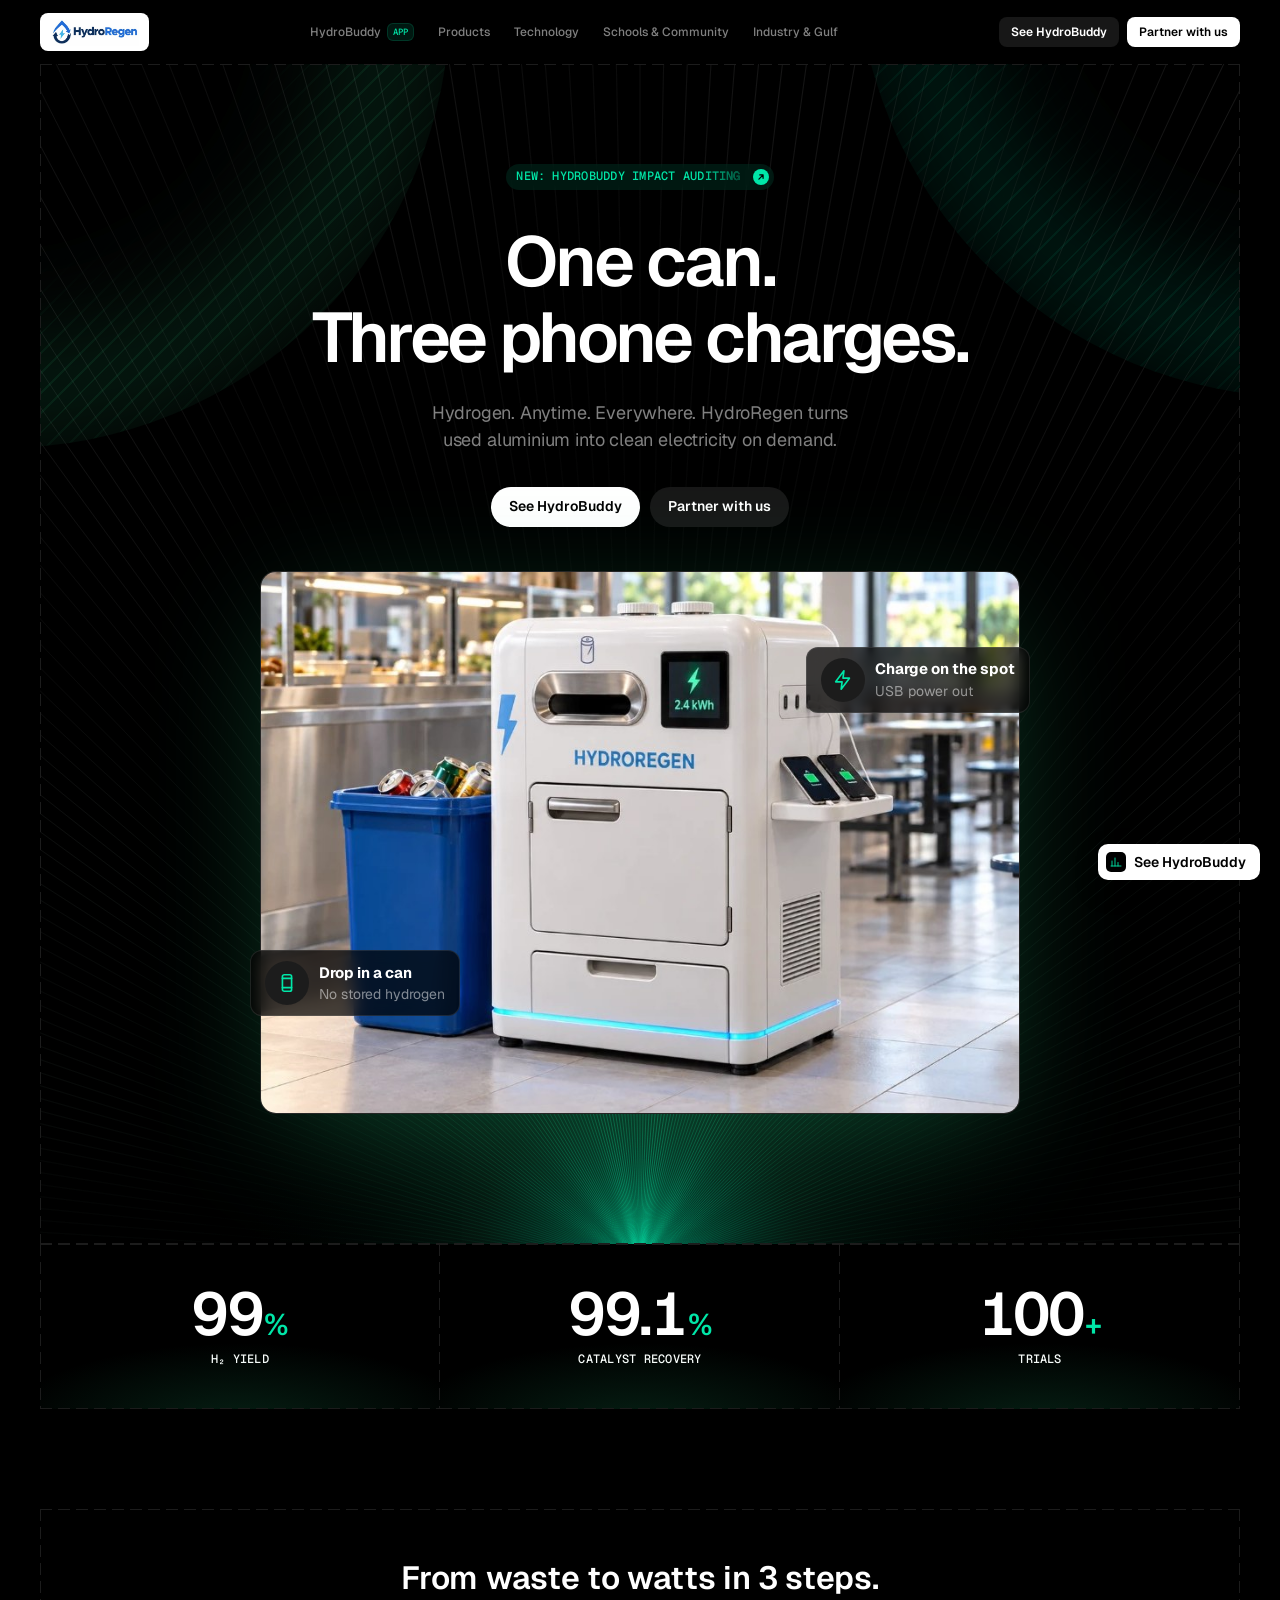
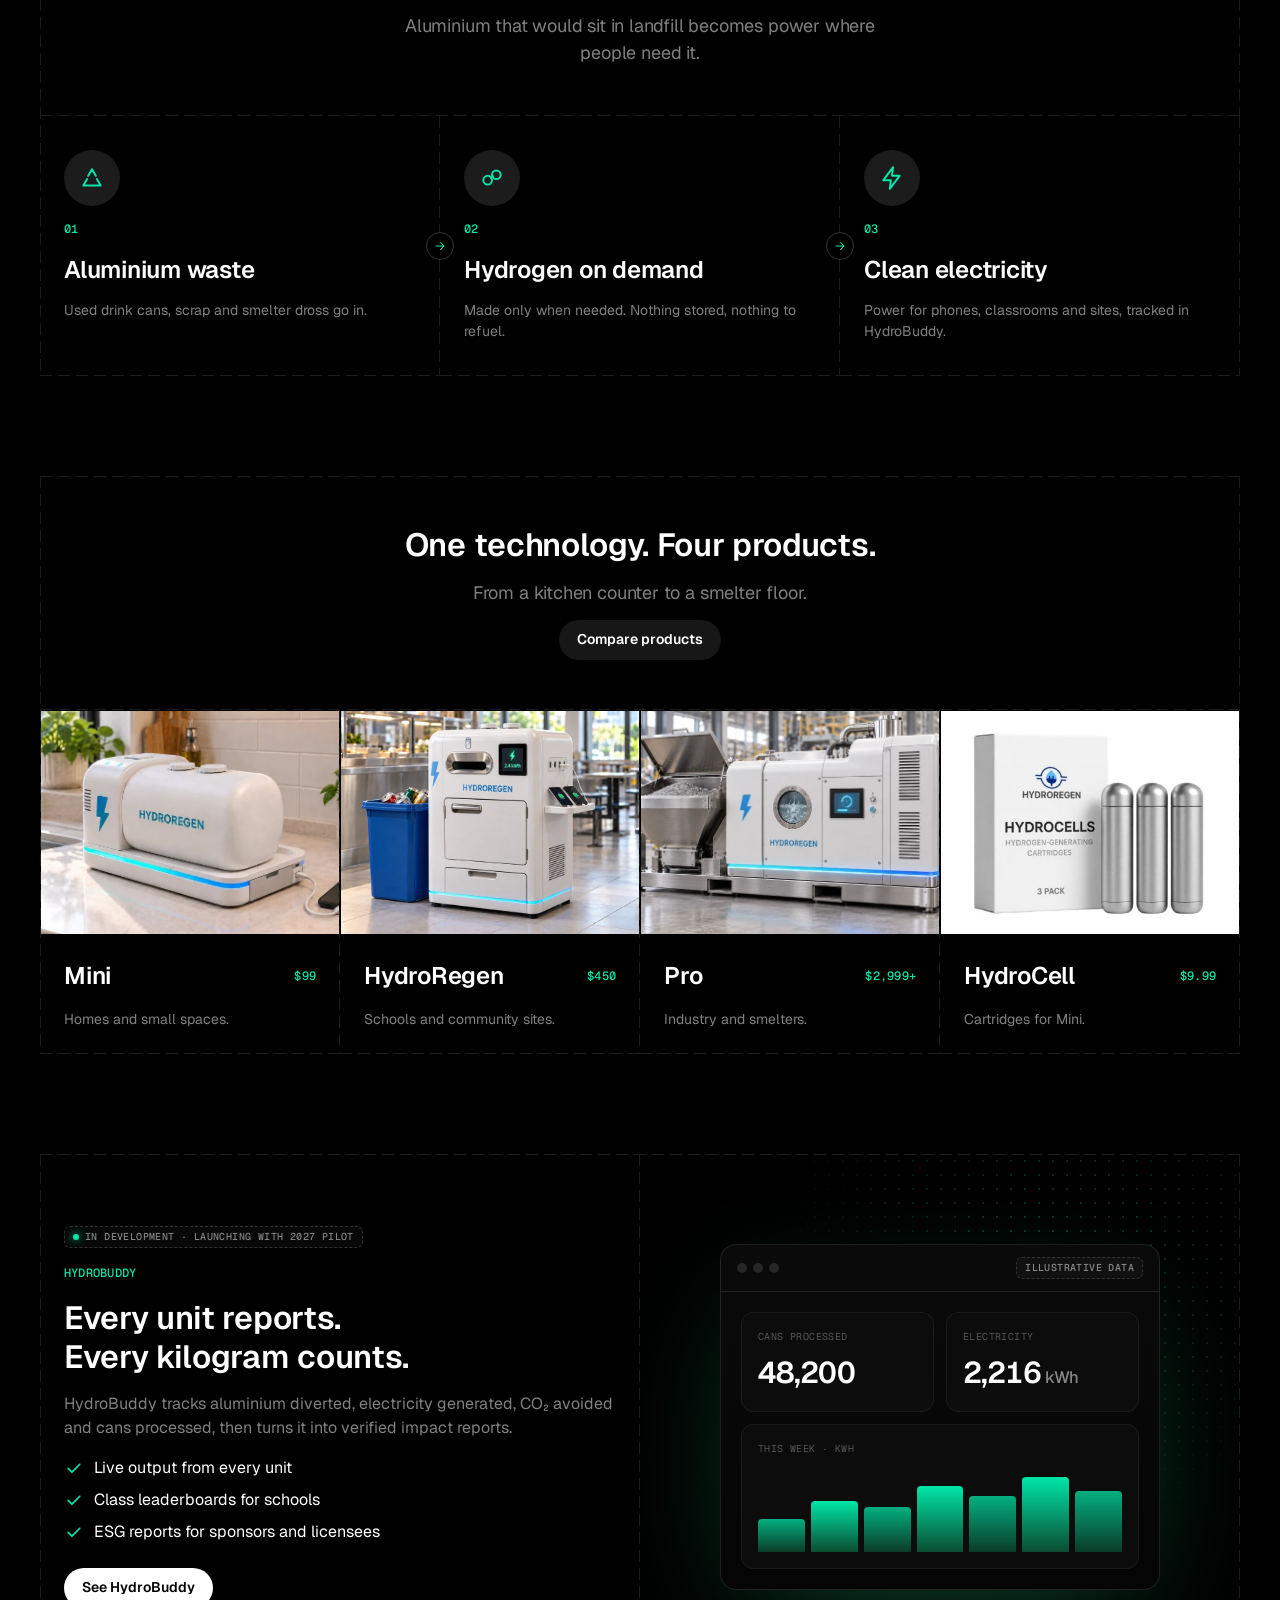
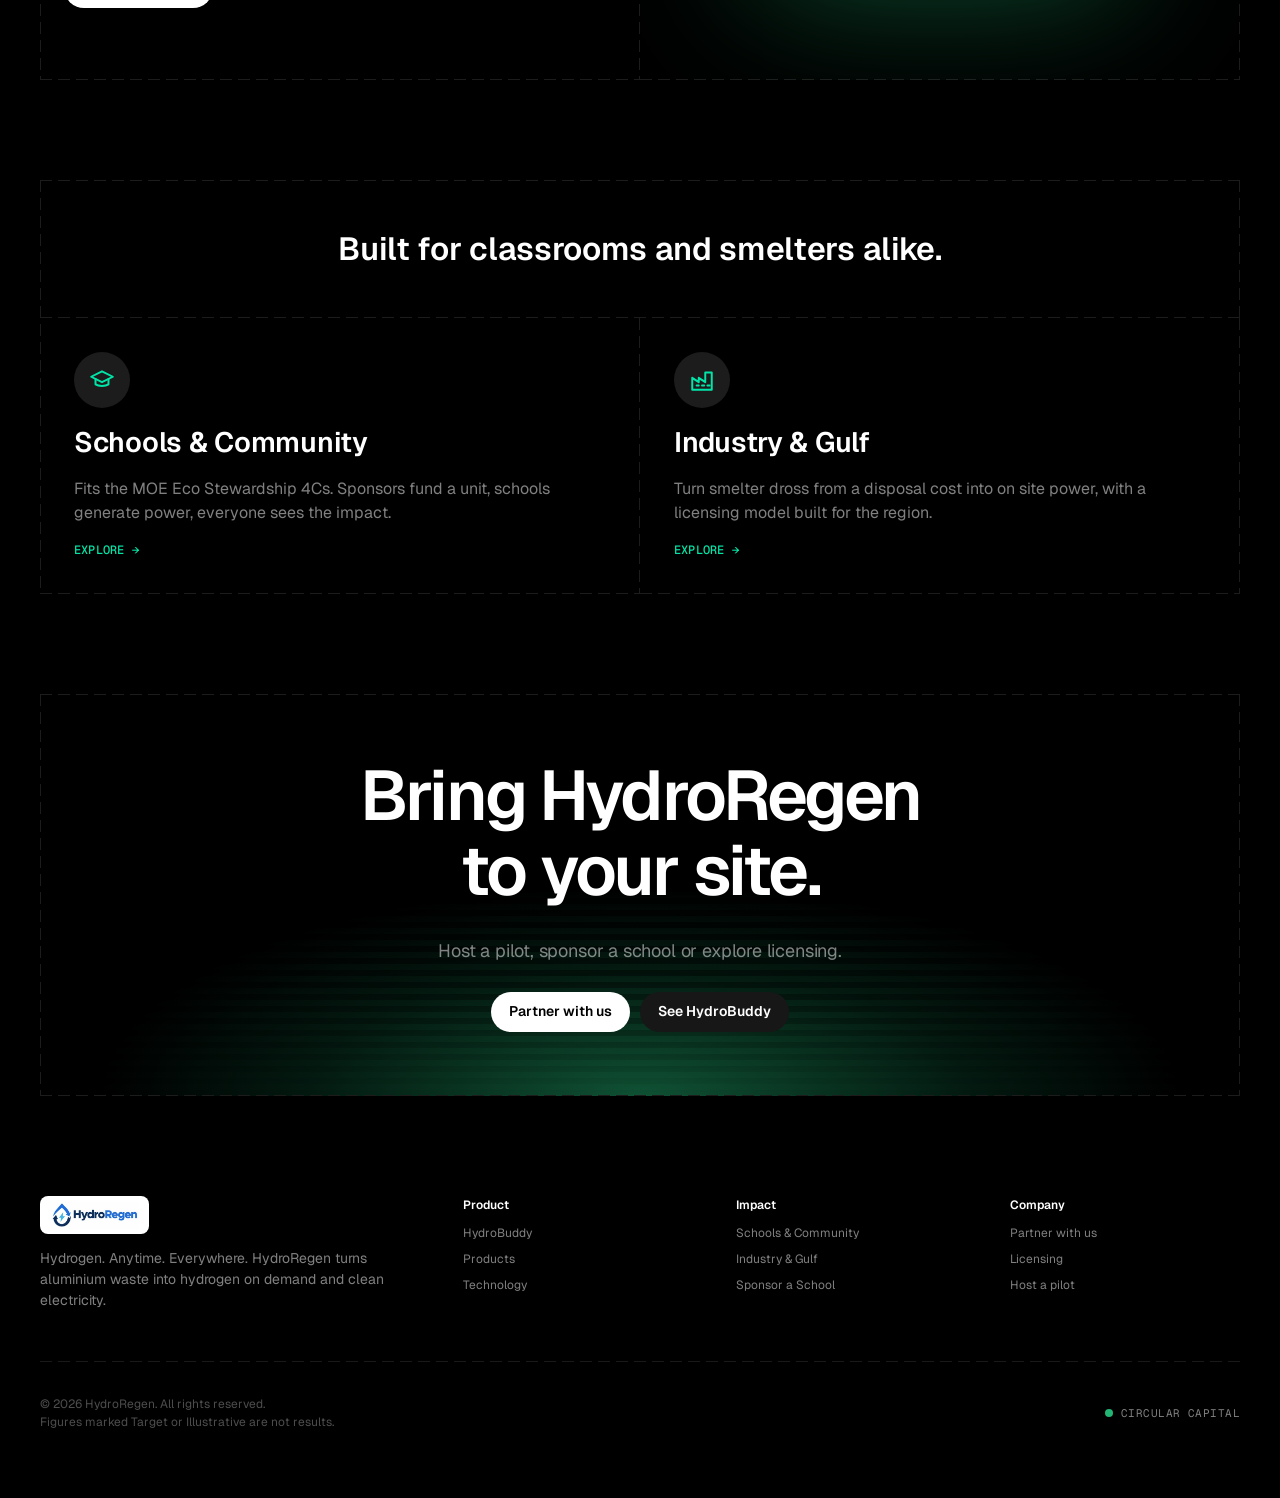
==== index.html @ d434213a "Build HydroRegen marketing site in Jet design system, recoloured green Seven pages (Home, HydroBuddy" ====
<!doctype html>
<html lang="en" class="no-js">
<head>
<meta charset="utf-8">
<meta name="viewport" content="width=device-width, initial-scale=1, viewport-fit=cover">
<title>HydroRegen · One can. Three phone charges.</title>
<meta name="description" content="HydroRegen turns aluminium waste into hydrogen on demand and clean electricity. Hydrogen. Anytime. Everywhere.">
<meta name="theme-color" content="#000000">
<meta property="og:type" content="website">
<meta property="og:title" content="HydroRegen · One can. Three phone charges.">
<meta property="og:description" content="HydroRegen turns aluminium waste into hydrogen on demand and clean electricity. Hydrogen. Anytime. Everywhere.">
<meta property="og:image" content="assets/img/hydroregen-unit.jpg">
<meta name="twitter:card" content="summary_large_image">
<link rel="icon" type="image/png" href="assets/img/favicon.png">
<link rel="apple-touch-icon" href="assets/img/apple-touch-icon.png">
<link rel="preconnect" href="https://fonts.googleapis.com">
<link rel="preconnect" href="https://fonts.gstatic.com" crossorigin>
<link href="https://fonts.googleapis.com/css2?family=Geist:wght@400;500;600;700&family=Geist+Mono:wght@500;700&display=swap" rel="stylesheet">
<link rel="stylesheet" href="assets/css/style.css">
</head>
<body>
<a class="sr-only" href="#main">Skip to content</a>
<header class="nav">
  <div class="nav-inner">
    <a class="logo-chip" href="index.html" aria-label="HydroRegen home" aria-current="page"><img src="assets/img/logo.png" alt="HydroRegen" width="350" height="110"></a>
    <ul class="nav-links"><li><a href="hydrobuddy.html">HydroBuddy<span class="tagger">APP</span></a></li><li><a href="products.html">Products</a></li><li><a href="technology.html">Technology</a></li><li><a href="schools.html">Schools &amp; Community</a></li><li><a href="industry.html">Industry &amp; Gulf</a></li></ul>
    <div class="nav-cta">
      <a class="btn btn-secondary" data-roll href="hydrobuddy.html">See HydroBuddy</a>
      <a class="btn btn-primary" data-roll href="partner.html">Partner with us</a>
    </div>
    <button class="menu-btn" aria-label="Open menu" aria-expanded="false" aria-controls="mobile-menu"><span></span></button>
  </div>
</header>
<nav class="mobile-menu" id="mobile-menu" aria-label="Mobile">
  <ul><li><a class="mlink" href="index.html" aria-current="page">Home</a></li><li><a class="mlink" href="hydrobuddy.html">HydroBuddy<span class="tagger">APP</span></a></li><li><a class="mlink" href="products.html">Products</a></li><li><a class="mlink" href="technology.html">Technology</a></li><li><a class="mlink" href="schools.html">Schools &amp; Community</a></li><li><a class="mlink" href="industry.html">Industry &amp; Gulf</a></li><li><a class="mlink" href="partner.html">Partner with us</a></li></ul>
  <div class="row">
    <a class="btn btn-secondary" data-roll href="hydrobuddy.html">See HydroBuddy</a>
    <a class="btn btn-primary" data-roll href="partner.html">Partner with us</a>
  </div>
</nav>
<main id="main">

<section class="hero">
  <div class="wrap frame hero-frame">
    <div class="hero-bg" aria-hidden="true">
      <canvas data-fan></canvas>
      <div class="glow a"></div><div class="glow b"></div>
      <div class="vignette"></div><div class="grain"></div>
    </div>
    <div class="cell hero-block">
      <a class="badge" href="hydrobuddy.html"><span class="t mono">New: HydroBuddy impact auditing</span><span class="i"><svg viewBox="0 0 24 24" fill="none" stroke="#000" stroke-width="3" stroke-linecap="round" stroke-linejoin="round" aria-hidden="true"><path d="M7 17L17 7M9 7h8v8"/></svg></span></a>
      <div class="hero-text reveal in">
        <h1 class="h1">One can.<br>Three phone charges.</h1>
        <p class="lead">Hydrogen. Anytime. Everywhere. HydroRegen turns used aluminium into clean electricity on demand.</p>
      </div>
      <div class="row center reveal in d2">
        <a class="btn btn-primary" data-roll href="hydrobuddy.html">See HydroBuddy</a>
        <a class="btn btn-secondary" data-roll href="partner.html">Partner with us</a>
      </div>
      <div class="hero-media reveal d3">
        <div class="media-card"><img src="assets/img/hydroregen-unit.jpg" alt="HydroRegen unit beside a can recycling bin in a food court, charging two phones" width="866" height="618" fetchpriority="high"></div>
        <div class="floaters">
          <div class="floating f1"><span class="icon-wrap"><svg viewBox="0 0 24 24" fill="none" stroke="currentColor" stroke-width="1.8" stroke-linecap="round" stroke-linejoin="round" aria-hidden="true"><rect x="7" y="3" width="10" height="18" rx="2"/><path d="M7 7h10M7 17h10"/></svg></span><span><b>Drop in a can</b><span class="small">No stored hydrogen</span></span></div>
          <div class="floating f2"><span class="icon-wrap"><svg viewBox="0 0 24 24" fill="none" stroke="currentColor" stroke-width="1.8" stroke-linecap="round" stroke-linejoin="round" aria-hidden="true"><path d="M13 2L4 14h7l-1 8 9-12h-7z"/></svg></span><span><b>Charge on the spot</b><span class="small">USB power out</span></span></div>
        </div>
      </div>
    </div>
  </div>
</section>

<section class="section" style="padding-top:0">
  <div class="wrap frame">
    <div class="grid g3">
      <div class="cell stat reveal"><div class="v"><span data-count="99">0</span><small>%</small></div><p class="mono">H₂ yield</p></div>
      <div class="cell stat reveal d1"><div class="v"><span data-count="99.1">0</span><small>%</small></div><p class="mono">Catalyst recovery</p></div>
      <div class="cell stat reveal d2"><div class="v"><span data-count="100">0</span><small>+</small></div><p class="mono">Trials</p></div>
    </div>
  </div>
</section>

<section class="section">
  <div class="wrap frame">
    <div class="cell block head reveal"><h2 class="h2">From waste to watts in 3 steps.</h2><p class="lead">Aluminium that would sit in landfill becomes power where people need it.</p></div>
    <div class="flow">
      <div class="cell node reveal"><span class="icon-wrap lg"><svg viewBox="0 0 24 24" fill="none" stroke="currentColor" stroke-width="1.8" stroke-linecap="round" stroke-linejoin="round" aria-hidden="true"><path d="M7 19H4l3.5-6M17 19h3l-3.5-6M12 4l-2 3.5M12 4l2 3.5M8.5 10L12 4l3.5 6M8 19h8"/></svg></span><span class="num mono accent">01</span><h3 class="h4">Aluminium waste</h3><p class="small">Used drink cans, scrap and smelter dross go in.</p><span class="chev" aria-hidden="true"><svg viewBox="0 0 24 24" fill="none" stroke="currentColor" stroke-width="1.8" stroke-linecap="round" stroke-linejoin="round" aria-hidden="true"><path d="M5 12h14M13 6l6 6-6 6"/></svg></span></div>
      <div class="cell node reveal d1"><span class="icon-wrap lg"><svg viewBox="0 0 24 24" fill="none" stroke="currentColor" stroke-width="1.8" stroke-linecap="round" stroke-linejoin="round" aria-hidden="true"><circle cx="8" cy="14" r="4"/><circle cx="16" cy="9" r="4"/><path d="M11 12l2-1.5"/></svg></span><span class="num mono accent">02</span><h3 class="h4">Hydrogen on demand</h3><p class="small">Made only when needed. Nothing stored, nothing to refuel.</p><span class="chev" aria-hidden="true"><svg viewBox="0 0 24 24" fill="none" stroke="currentColor" stroke-width="1.8" stroke-linecap="round" stroke-linejoin="round" aria-hidden="true"><path d="M5 12h14M13 6l6 6-6 6"/></svg></span></div>
      <div class="cell node reveal d2"><span class="icon-wrap lg"><svg viewBox="0 0 24 24" fill="none" stroke="currentColor" stroke-width="1.8" stroke-linecap="round" stroke-linejoin="round" aria-hidden="true"><path d="M13 2L4 14h7l-1 8 9-12h-7z"/></svg></span><span class="num mono accent">03</span><h3 class="h4">Clean electricity</h3><p class="small">Power for phones, classrooms and sites, tracked in HydroBuddy.</p><span class="chev" aria-hidden="true"><svg viewBox="0 0 24 24" fill="none" stroke="currentColor" stroke-width="1.8" stroke-linecap="round" stroke-linejoin="round" aria-hidden="true"><path d="M5 12h14M13 6l6 6-6 6"/></svg></span></div>
    </div>
  </div>
</section>

<section class="section">
  <div class="wrap frame">
    <div class="cell block head reveal"><h2 class="h2">One technology. Four products.</h2><p class="lead">From a kitchen counter to a smelter floor.</p><a class="btn btn-secondary" data-roll href="products.html">Compare products</a></div>
    <div class="grid g4">
      <a class="cell product card-hover reveal" href="products.html#mini"><i class="corner tl"></i><i class="corner tr"></i><i class="corner bl"></i><i class="corner br"></i><div class="ph"><img src="assets/img/hydroregen-mini.jpg" alt="HydroRegen Mini on a kitchen counter charging a phone" loading="lazy"></div><div class="info"><div class="row" style="justify-content:space-between"><h3 class="h4">Mini</h3><span class="mono accent">$99</span></div><p class="small">Homes and small spaces.</p></div></a>
      <a class="cell product card-hover reveal d1" href="products.html#hydroregen"><i class="corner tl"></i><i class="corner tr"></i><i class="corner bl"></i><i class="corner br"></i><div class="ph"><img src="assets/img/hydroregen-unit.jpg" alt="HydroRegen community unit" loading="lazy"></div><div class="info"><div class="row" style="justify-content:space-between"><h3 class="h4">HydroRegen</h3><span class="mono accent">$450</span></div><p class="small">Schools and community sites.</p></div></a>
      <a class="cell product card-hover reveal d2" href="products.html#pro"><i class="corner tl"></i><i class="corner tr"></i><i class="corner bl"></i><i class="corner br"></i><div class="ph"><img src="assets/img/hydroregen-pro.jpg" alt="HydroRegen Pro industrial unit" loading="lazy"></div><div class="info"><div class="row" style="justify-content:space-between"><h3 class="h4">Pro</h3><span class="mono accent">$2,999+</span></div><p class="small">Industry and smelters.</p></div></a>
      <a class="cell product card-hover reveal d3" href="products.html#hydrocell"><i class="corner tl"></i><i class="corner tr"></i><i class="corner bl"></i><i class="corner br"></i><div class="ph contain" style="background:#fff"><img src="assets/img/hydrocell.jpg" alt="HydroCell cartridges and box" loading="lazy"></div><div class="info"><div class="row" style="justify-content:space-between"><h3 class="h4">HydroCell</h3><span class="mono accent">$9.99</span></div><p class="small">Cartridges for Mini.</p></div></a>
    </div>
  </div>
</section>

<section class="section">
  <div class="wrap frame">
    <div class="split">
      <div class="cell block-lg stack reveal" style="justify-content:center">
        <div class="row"><span class="label"><span class="dot"></span>In development · Launching with 2027 pilot</span></div>
        <span class="mono accent">HydroBuddy</span>
        <h2 class="h2">Every unit reports. Every kilogram counts.</h2>
        <p class="body">HydroBuddy tracks aluminium diverted, electricity generated, CO₂ avoided and cans processed, then turns it into verified impact reports.</p>
        <ul class="checks"><li>Live output from every unit</li><li>Class leaderboards for schools</li><li>ESG reports for sponsors and licensees</li></ul>
        <div class="row mt-8"><a class="btn btn-primary" data-roll href="hydrobuddy.html">See HydroBuddy</a></div>
      </div>
      <div class="cell block reveal d1" style="display:grid;place-items:center">
        <div class="dots"></div>
        <div class="dash" style="width:100%;max-width:440px;position:relative;z-index:3">
          <div class="dash-top"><div class="lights"><i></i><i></i><i></i></div><span class="label">Illustrative data</span></div>
          <div class="dash-body" style="grid-template-columns:1fr 1fr">
            <div class="tile"><span class="k">Cans processed</span><span class="n">48,200</span></div>
            <div class="tile"><span class="k">Electricity</span><span class="n">2,216<small>kWh</small></span></div>
            <div class="tile" style="grid-column:1/-1"><span class="k">This week · kWh</span>
              <div class="bars" style="height:90px"><div data-h="40"></div><div data-h="62"></div><div data-h="55"></div><div data-h="80"></div><div data-h="68"></div><div data-h="92"></div><div data-h="74"></div></div>
            </div>
          </div>
        </div>
      </div>
    </div>
  </div>
</section>

<section class="section">
  <div class="wrap frame">
    <div class="cell block head reveal"><h2 class="h2">Built for classrooms and smelters alike.</h2></div>
    <div class="grid g2">
      <a class="cell pad stack card-hover reveal" href="schools.html"><i class="corner tl"></i><i class="corner tr"></i><i class="corner bl"></i><i class="corner br"></i><span class="icon-wrap lg"><svg viewBox="0 0 24 24" fill="none" stroke="currentColor" stroke-width="1.8" stroke-linecap="round" stroke-linejoin="round" aria-hidden="true"><path d="M2 9l10-5 10 5-10 5z"/><path d="M6 11v5c3 2 9 2 12 0v-5"/></svg></span><h3 class="h3">Schools &amp; Community</h3><p class="body">Fits the MOE Eco Stewardship 4Cs. Sponsors fund a unit, schools generate power, everyone sees the impact.</p><span class="mono accent">Explore →</span></a>
      <a class="cell pad stack card-hover reveal d1" href="industry.html"><i class="corner tl"></i><i class="corner tr"></i><i class="corner bl"></i><i class="corner br"></i><span class="icon-wrap lg"><svg viewBox="0 0 24 24" fill="none" stroke="currentColor" stroke-width="1.8" stroke-linecap="round" stroke-linejoin="round" aria-hidden="true"><path d="M3 21V10l6 4V10l6 4V5h6v16z"/><path d="M7 17h2M12 17h2M17 17h2"/></svg></span><h3 class="h3">Industry &amp; Gulf</h3><p class="body">Turn smelter dross from a disposal cost into on site power, with a licensing model built for the region.</p><span class="mono accent">Explore →</span></a>
    </div>
  </div>
</section>

<section class="section">
  <div class="wrap frame">
    <div class="cell cta">
      <div class="cta-bg" aria-hidden="true"></div>
      <div class="cta-inner reveal">
        <h2 class="h1" style="max-width:760px">Bring HydroRegen to your site.</h2>
        <p class="lead">Host a pilot, sponsor a school or explore licensing.</p>
        <div class="row center"><a class="btn btn-primary" data-roll href="partner.html">Partner with us</a><a class="btn btn-secondary" data-roll href="hydrobuddy.html">See HydroBuddy</a></div>
      </div>
    </div>
  </div>
</section>

</main>
<footer class="footer">
  <div class="wrap">
    <div class="footer-top">
      <div class="stack" style="gap:14px">
        <a class="logo-chip" href="index.html" aria-label="HydroRegen home" style="align-self:flex-start"><img src="assets/img/logo.png" alt="HydroRegen" width="350" height="110"></a>
        <p class="small maxw-sm">Hydrogen. Anytime. Everywhere. HydroRegen turns aluminium waste into hydrogen on demand and clean electricity.</p>
      </div>
      <div class="footer-cols">
        <div><h5>Product</h5><ul>
          <li><a href="hydrobuddy.html">HydroBuddy</a></li>
          <li><a href="products.html">Products</a></li>
          <li><a href="technology.html">Technology</a></li>
        </ul></div>
        <div><h5>Impact</h5><ul>
          <li><a href="schools.html">Schools &amp; Community</a></li>
          <li><a href="industry.html">Industry &amp; Gulf</a></li>
          <li><a href="schools.html#sponsor">Sponsor a School</a></li>
        </ul></div>
        <div><h5>Company</h5><ul>
          <li><a href="partner.html">Partner with us</a></li>
          <li><a href="partner.html?track=licensing">Licensing</a></li>
          <li><a href="partner.html?track=pilot">Host a pilot</a></li>
        </ul></div>
      </div>
    </div>
    <div class="footer-bottom">
      <span>© <span data-year>2026</span> HydroRegen. All rights reserved.<br>Figures marked Target or Illustrative are not results.</span>
      <span class="cc"><i></i>Circular Capital</span>
    </div>
  </div>
</footer>
<a class="float-cta" href="hydrobuddy.html"><span class="ic"><svg viewBox="0 0 24 24" fill="none" stroke="currentColor" stroke-width="1.8" stroke-linecap="round" stroke-linejoin="round" aria-hidden="true"><path d="M4 20V10M10 20V4M16 20v-7M22 20H2"/></svg></span>See HydroBuddy</a>
<script src="assets/js/main.js" defer></script>
</body>
</html>
---- assets/css/style.css ----
/* HydroRegen design system
   Based on Jet layout language, recoloured blue → green.
   Edit colour + font tokens here; every page reads from them. */

:root {
  /* Neutrals (kept from Jet) */
  --black: #000;
  --white: #fff;
  --muted: rgba(255, 255, 255, 0.5);
  --dim: rgba(255, 255, 255, 0.3);
  --hair: rgba(255, 255, 255, 0.1);
  --faint: rgba(255, 255, 255, 0.03);
  --card: #0c0c0c;
  --card-2: #080808;
  --surface: #171717;
  --line: #1c1c1c;
  --border: #333;
  --overlay: rgba(0, 0, 0, 0.9);

  /* Green palette (replaces Jet blue / teal) */
  --accent: #22b573;      /* primary, replaces #0099FF */
  --accent-2: #00e6a8;    /* secondary, replaces #00E6C5 */
  --deep: #0b4d32;        /* gradients + glows */

  /* Type */
  --font: "Geist", "Inter", system-ui, -apple-system, "Segoe UI", sans-serif;
  --mono: "Geist Mono", ui-monospace, "SFMono-Regular", Menlo, monospace;

  --nav-h: 64px;
  --maxw: 1200px;
  --gutter: 16px;
  --dash: 12px;
  --gap: 6px;
}

/* Jet root scaling: 87.5% phone, 112.5% tablet, 125% desktop */
html { font-size: 87.5%; }
@media (min-width: 810px) { html { font-size: 112.5%; } }
@media (min-width: 1200px) { html { font-size: 125%; } }

*, *::before, *::after { box-sizing: border-box; }
html, body { margin: 0; padding: 0; }
html { scroll-behavior: smooth; -webkit-text-size-adjust: 100%; }
body {
  background: var(--black);
  color: var(--white);
  font-family: var(--font);
  font-size: 16px;
  line-height: 1.5;
  -webkit-font-smoothing: antialiased;
  -moz-osx-font-smoothing: grayscale;
  overflow-x: hidden;
}
::selection { background: var(--accent-2); color: var(--black); }
img { max-width: 100%; display: block; }
a { color: inherit; text-decoration: none; }
h1, h2, h3, h4, p { margin: 0; }
button { font: inherit; color: inherit; }
:focus-visible { outline: 2px solid var(--accent-2); outline-offset: 3px; border-radius: 4px; }
.sr-only { position: absolute; width: 1px; height: 1px; overflow: hidden; clip: rect(0 0 0 0); white-space: nowrap; }

/* ---------- Type scale (Jet presets) ---------- */
.h1 { font-size: 3.5rem; font-weight: 600; letter-spacing: -0.04em; line-height: 1.08; text-wrap: balance; }
.h2 { font-size: 1.6rem; font-weight: 600; letter-spacing: -0.01em; line-height: 1.2; text-wrap: balance; }
.h3 { font-size: 1.4rem; font-weight: 600; letter-spacing: -0.01em; line-height: 1.3; text-wrap: balance; }
.h4 { font-size: 1.2rem; font-weight: 600; letter-spacing: -0.01em; line-height: 1.4; }
.lead { font-size: 18px; color: var(--muted); letter-spacing: -0.01em; line-height: 1.5; }
.body { font-size: 16px; color: var(--muted); }
.small { font-size: 14px; color: var(--muted); }
.mono { font-family: var(--mono); font-weight: 500; font-size: 12px; letter-spacing: 0.02em; text-transform: uppercase; line-height: 1.6; }
.white { color: var(--white); }
.accent { color: var(--accent-2); }
.center { text-align: center; margin-left: auto; margin-right: auto; }
.grad-text {
  background: linear-gradient(180deg, #fff 30%, rgba(255,255,255,.55));
  -webkit-background-clip: text; background-clip: text; color: transparent;
}

/* ---------- Animated dashed grid lines (Jet signature) ---------- */
.frame, .cell { position: relative; }
/* container: top + left */
.frame::before {
  content: ""; position: absolute; inset: 0; pointer-events: none; z-index: 2;
  background:
    repeating-linear-gradient(90deg, var(--line) 0 var(--dash), transparent var(--dash) calc(var(--dash) + var(--gap))) 0 0 / calc(100% + 18px) 1px no-repeat,
    repeating-linear-gradient(180deg, var(--line) 0 var(--dash), transparent var(--dash) calc(var(--dash) + var(--gap))) 0 0 / 1px calc(100% + 18px) no-repeat;
  animation: dash-x 1s linear infinite;
}
/* cell: right + bottom */
.cell::after {
  content: ""; position: absolute; inset: 0; pointer-events: none; z-index: 2;
  background:
    repeating-linear-gradient(90deg, var(--line) 0 var(--dash), transparent var(--dash) calc(var(--dash) + var(--gap))) 0 100% / calc(100% + 18px) 1px no-repeat,
    repeating-linear-gradient(180deg, var(--line) 0 var(--dash), transparent var(--dash) calc(var(--dash) + var(--gap))) 100% 0 / 1px calc(100% + 18px) no-repeat;
  animation: dash-y 1s linear infinite;
}
@keyframes dash-y { from { background-position: -18px 100%, 100% -18px; } to { background-position: 0 100%, 100% 0; } }
@keyframes dash-x { from { background-position: -18px 0, 0 -18px; } to { background-position: 0 0, 0 0; } }

/* ---------- Layout ---------- */
.section { padding: 0 var(--gutter); }
.section + .section { padding-top: 100px; }
.wrap { max-width: var(--maxw); margin: 0 auto; }
.block { padding: 50px 24px; position: relative; overflow: hidden; }
.block-lg { padding: 72px 24px; }
.head { display: flex; flex-direction: column; align-items: center; gap: 14px; text-align: center; }
.head .lead, .head .body { max-width: 520px; }
.grid { display: grid; grid-template-columns: 1fr; }
@media (min-width: 810px) {
  .g2 { grid-template-columns: repeat(2, 1fr); }
  .g3 { grid-template-columns: repeat(2, 1fr); }
  .g4 { grid-template-columns: repeat(2, 1fr); }
}
@media (min-width: 1200px) {
  .g3 { grid-template-columns: repeat(3, 1fr); }
  .g4 { grid-template-columns: repeat(4, 1fr); }
}
.pad { padding: 34px; }
@media (max-width: 809.98px) { .pad { padding: 24px; } }
.stack { display: flex; flex-direction: column; gap: 16px; }
.stack-sm { display: flex; flex-direction: column; gap: 6px; }
.row { display: flex; gap: 10px; flex-wrap: wrap; align-items: center; }
.row.center { justify-content: center; }

/* ---------- Navigation ---------- */
.nav {
  position: fixed; inset: 0 0 auto 0; height: var(--nav-h); z-index: 50;
  background: var(--overlay); -webkit-backdrop-filter: blur(5px); backdrop-filter: blur(5px);
  padding: 0 var(--gutter);
}
.nav-inner { max-width: var(--maxw); margin: 0 auto; height: 100%; display: flex; align-items: center; justify-content: space-between; gap: 16px; }
.logo-chip { display: inline-flex; align-items: center; background: #fff; border-radius: 8px; padding: 4px 10px; height: 38px; flex: none; }
.logo-chip img { height: 28px; width: auto; }
.nav-links { display: none; list-style: none; margin: 0; padding: 0; align-items: center; }
.nav-links a { display: inline-flex; align-items: center; gap: 6px; height: 30px; padding: 0 12px; font-size: 12px; font-weight: 500; color: var(--muted); transition: color .2s, transform .2s; }
.nav-links a:hover { color: var(--white); transform: translateY(-2px); }
.nav-links a[aria-current="page"] { color: var(--white); }
.nav-cta { display: none; gap: 8px; }
.nav-cta .btn { height: 30px; font-size: 12px; border-radius: 8px; padding: 0 12px; }
.tagger {
  font-family: var(--mono); font-size: 9px; font-weight: 500; letter-spacing: .02em; text-transform: uppercase;
  color: var(--accent-2); background: rgba(0, 230, 168, .1); border: 1px solid rgba(0, 230, 168, .15);
  border-radius: 6px; padding: 1px 5px; line-height: 1.6;
}
.menu-btn { width: 40px; height: 40px; display: grid; place-items: center; background: none; border: 0; cursor: pointer; padding: 0; }
.menu-btn span { position: relative; display: block; width: 14px; height: 7px; }
.menu-btn span::before, .menu-btn span::after { content: ""; position: absolute; left: 0; width: 14px; height: 1px; background: #fff; transition: transform .3s, top .3s; }
.menu-btn span::before { top: 0; }
.menu-btn span::after { top: 6px; }
.nav.open .menu-btn span::before { top: 3px; transform: rotate(45deg); }
.nav.open .menu-btn span::after { top: 3px; transform: rotate(-45deg); }
.mobile-menu {
  position: fixed; inset: var(--nav-h) 0 0 0; z-index: 49; background: var(--overlay);
  -webkit-backdrop-filter: blur(5px); backdrop-filter: blur(5px);
  padding: 20px calc(var(--gutter) + 20px) 44px; display: flex; flex-direction: column; gap: 30px;
  opacity: 0; visibility: hidden; transform: translateY(-8px); transition: opacity .3s, transform .3s, visibility .3s;
  overflow-y: auto;
}
.nav.open + .mobile-menu { opacity: 1; visibility: visible; transform: none; }
.mobile-menu ul { list-style: none; margin: 0; padding: 0; display: flex; flex-direction: column; gap: 14px; }
.mobile-menu a.mlink { font-size: 1.4rem; font-weight: 600; letter-spacing: -0.01em; display: inline-flex; gap: 10px; align-items: center; }
.mobile-menu a.mlink[aria-current="page"] { color: var(--accent-2); }
.mobile-menu .row .btn { flex: 1; }
@media (min-width: 1000px) {
  .nav-links, .nav-cta { display: flex; }
  .menu-btn, .mobile-menu { display: none; }
}
body.menu-open { overflow: hidden; }

/* ---------- Buttons (rolling text hover) ---------- */
.btn {
  --txt: var(--white);
  display: inline-flex; align-items: center; justify-content: center; gap: 6px;
  height: 40px; padding: 0 18px; border-radius: 20px; border: 0; cursor: pointer;
  font-size: 14px; font-weight: 600; line-height: 1.7; color: var(--txt); white-space: nowrap;
  position: relative; transition: filter .2s;
}
.btn-primary { --txt: var(--black); background: var(--white); }
.btn-secondary { background: var(--surface); }
.btn-secondary::after {
  content: ""; position: absolute; inset: 2px; border-radius: inherit; border: 1px dashed var(--border);
  opacity: 0; transition: opacity .3s, inset .3s; pointer-events: none;
}
.btn-secondary:hover::after { opacity: 1; inset: 0; }
.btn-accent { --txt: var(--black); background: var(--accent-2); }
.btn .roll { display: inline-flex; overflow: hidden; height: 1.7em; text-shadow: 0 1.7em 0 var(--txt); }
.btn .roll span { display: block; white-space: pre; transition: transform .45s cubic-bezier(.6, 0, .2, 1); }
.btn:hover .roll span, .btn:focus-visible .roll span { transform: translateY(-1.7em); }
.btn-block { width: 100%; }

/* ---------- Badge pill (shimmer) ---------- */
.badge {
  position: relative; display: inline-flex; align-items: center; gap: 12px; height: 26px;
  padding: 0 5px 0 10px; border-radius: 50px; color: var(--accent-2);
  -webkit-backdrop-filter: blur(4px); backdrop-filter: blur(4px);
  isolation: isolate;
}
.badge::before { content: ""; position: absolute; inset: 0; border-radius: inherit; background: var(--accent-2); opacity: .1; z-index: -1; }
.badge.no-icon { padding: 0 10px; }
.badge .t { position: relative; }
.badge .t::after {
  content: attr(data-text); position: absolute; inset: 0; color: transparent;
  background: linear-gradient(100deg, transparent 0%, transparent 41%, rgba(0,0,0,.75) 50%, transparent 59%, transparent 100%);
  background-size: 200% 200%; background-repeat: no-repeat;
  -webkit-background-clip: text; background-clip: text;
  animation: shimmer 3s linear infinite;
}
@keyframes shimmer { 0%, 66% { background-position: 200%; } 100% { background-position: -100%; } }
.badge .i { width: 16px; height: 16px; border-radius: 50%; background: var(--accent-2); display: grid; place-items: center; transition: transform .3s; }
.badge .i svg { width: 10px; height: 10px; }
a.badge:hover .i { transform: rotate(45deg); }

/* Honesty labels */
.label {
  display: inline-flex; align-items: center; gap: 6px; height: 22px; padding: 0 8px; border-radius: 6px;
  font-family: var(--mono); font-size: 10px; font-weight: 500; letter-spacing: .04em; text-transform: uppercase;
  color: var(--muted); border: 1px dashed var(--border); background: var(--faint); white-space: nowrap;
}
.label .dot { width: 6px; height: 6px; border-radius: 50%; background: var(--accent-2); box-shadow: 0 0 8px var(--accent-2); animation: pulse 2s ease-in-out infinite; }
@keyframes pulse { 50% { opacity: .35; } }

/* ---------- Hero ---------- */
.hero { padding: var(--nav-h) var(--gutter) 0; }
.hero-frame { overflow: hidden; }
.hero-block {
  position: relative; z-index: 3; min-height: 90vh; display: flex; flex-direction: column; align-items: center; justify-content: center;
  gap: 34px; padding: 100px 20px 130px; text-align: center;
}
.hero-block.short { min-height: 0; padding: 110px 20px 90px; }
.hero-text { display: flex; flex-direction: column; align-items: center; gap: 24px; max-width: 1000px; }
.hero-text .lead { max-width: 460px; }
.hero-bg { position: absolute; inset: 0; z-index: 1; pointer-events: none; overflow: hidden; background: var(--black); }
.hero-bg canvas { position: absolute; inset: 0; width: 100%; height: 100%; }
.hero-bg .glow {
  position: absolute; width: 70vmax; height: 70vmax; border-radius: 50%;
  border: 9vmax solid rgba(34, 181, 115, .22); filter: blur(40px);
  -webkit-mask: repeating-linear-gradient(135deg, #000 0 2px, rgba(0,0,0,.55) 2px 14px);
  mask: repeating-linear-gradient(135deg, #000 0 2px, rgba(0,0,0,.55) 2px 14px);
  animation: drift 18s ease-in-out infinite alternate;
}
.hero-bg .glow.a { left: -38vmax; top: -40vmax; }
.hero-bg .glow.b { right: -40vmax; top: -44vmax; border-color: rgba(0, 230, 168, .16); animation-duration: 22s; animation-direction: alternate-reverse; }
@keyframes drift { to { transform: translate(3vmax, 2vmax) rotate(8deg); } }
.hero-bg .grain {
  position: absolute; inset: 0; opacity: .14; mix-blend-mode: overlay;
  background-image: url("data:image/svg+xml,%3Csvg xmlns='http://www.w3.org/2000/svg' width='140' height='140'%3E%3Cfilter id='n'%3E%3CfeTurbulence type='fractalNoise' baseFrequency='.9' numOctaves='2' stitchTiles='stitch'/%3E%3C/filter%3E%3Crect width='100%25' height='100%25' filter='url(%23n)'/%3E%3C/svg%3E");
}
.hero-bg .vignette { position: absolute; inset: 0; background: radial-gradient(60% 55% at 50% 45%, rgba(0,0,0,.85), transparent 75%); }
.hero-media { position: relative; width: 100%; max-width: 760px; margin-top: 10px; }
.hero-media .media-card { border-radius: 16px; overflow: hidden; border: 1px solid var(--hair); background: var(--card); box-shadow: 0 30px 120px -20px rgba(34,181,115,.35); }
.hero-media .media-card img { width: 100%; height: auto; aspect-ratio: 866 / 618; object-fit: cover; }
.hero-media .floating {
  position: absolute; display: flex; align-items: center; gap: 10px; padding: 10px 14px; border-radius: 12px;
  background: rgba(0,0,0,.72); border: 1px solid var(--hair); -webkit-backdrop-filter: blur(8px); backdrop-filter: blur(8px);
  text-align: left; font-size: 13px;
}
.hero-media .floating b { display: block; font-size: 15px; }
.hero-media .floating.f1 { left: -10px; bottom: 18%; }
.hero-media .floating.f2 { right: -10px; top: 14%; }
@media (max-width: 809.98px) {
  .hero-media .floating { position: static; margin-top: 10px; }
  .hero-media .floaters { display: grid; grid-template-columns: 1fr 1fr; gap: 8px; }
  .hero-media .floating { padding: 8px 10px; gap: 8px; font-size: 12px; }
  .hero-media .floating b { font-size: 13px; }
  .hero-media .floating .icon-wrap { width: 32px; height: 32px; }
  .hero-media .floating .icon-wrap svg { width: 16px; height: 16px; }
  .hero-block { padding: 70px 16px 70px; min-height: 0; gap: 28px; }
  .hero-block.short { padding: 70px 16px 60px; }
}
.hero-fan { position: absolute; left: 0; right: 0; bottom: 0; height: 60%; z-index: 1; pointer-events: none; }

/* ---------- Cards / features ---------- */
.feature { display: flex; flex-direction: column; gap: 10px; }
.icon-wrap { width: 44px; height: 44px; border-radius: 50%; background: var(--line); display: grid; place-items: center; flex: none; color: var(--accent-2); }
.icon-wrap svg { width: 22px; height: 22px; }
.icon-wrap.lg { width: 56px; height: 56px; }
.icon-wrap.lg svg { width: 26px; height: 26px; }
.step { display: flex; gap: 14px; align-items: flex-start; padding: 24px; }
.step .num { font-family: var(--mono); font-size: 12px; color: var(--accent-2); }
.card-hover { transition: background .3s; }
.card-hover:hover { background: rgba(34, 181, 115, .04); }
.corner { position: absolute; width: 6px; height: 6px; background: var(--accent-2); opacity: 0; transition: opacity .3s; z-index: 3; }
.card-hover:hover .corner { opacity: 1; }
.corner.tl { top: -3px; left: -3px; } .corner.tr { top: -3px; right: -3px; }
.corner.bl { bottom: -3px; left: -3px; } .corner.br { bottom: -3px; right: -3px; }

/* Dotted texture panel (stands in for Jet dither illustrations) */
.dots {
  position: absolute; inset: 0; pointer-events: none; opacity: .5;
  background-image: radial-gradient(rgba(0, 230, 168, .55) 1px, transparent 1.4px);
  background-size: 14px 14px;
  -webkit-mask: radial-gradient(70% 80% at 70% 20%, #000, transparent 70%);
  mask: radial-gradient(70% 80% at 70% 20%, #000, transparent 70%);
}

/* Checks */
.checks { display: flex; flex-direction: column; gap: 8px; list-style: none; margin: 0; padding: 0; }
.checks li { display: flex; align-items: flex-start; gap: 10px; color: var(--white); }
.checks li::before {
  content: ""; flex: none; width: 20px; height: 20px; margin-top: 2px; background: var(--accent-2);
  -webkit-mask: url("data:image/svg+xml,%3Csvg xmlns='http://www.w3.org/2000/svg' viewBox='0 0 24 24' fill='none' stroke='%23000' stroke-width='2' stroke-linecap='round' stroke-linejoin='round'%3E%3Cpath d='M5 12.5l4.5 4.5L19 7.5'/%3E%3C/svg%3E") center / contain no-repeat;
  mask: url("data:image/svg+xml,%3Csvg xmlns='http://www.w3.org/2000/svg' viewBox='0 0 24 24' fill='none' stroke='%23000' stroke-width='2' stroke-linecap='round' stroke-linejoin='round'%3E%3Cpath d='M5 12.5l4.5 4.5L19 7.5'/%3E%3C/svg%3E") center / contain no-repeat;
}

/* Stats */
.stat { padding: 40px 24px; text-align: center; display: flex; flex-direction: column; gap: 6px; align-items: center; position: relative; overflow: hidden; }
.stat .v { font-size: 3rem; font-weight: 600; letter-spacing: -0.04em; line-height: 1; font-variant-numeric: tabular-nums; }
.stat .v small { font-size: .5em; letter-spacing: -0.02em; color: var(--accent-2); margin-left: 2px; }
.stat::before {
  content: ""; position: absolute; left: 50%; bottom: -60%; width: 120%; height: 100%; transform: translateX(-50%);
  background: radial-gradient(closest-side, rgba(34,181,115,.18), transparent); pointer-events: none;
}

/* Flow strip */
.flow { display: grid; grid-template-columns: 1fr; }
.flow .node { padding: 34px 24px; display: flex; flex-direction: column; gap: 14px; position: relative; }
.flow .arrow { color: var(--accent-2); }
@media (min-width: 810px) { .flow { grid-template-columns: repeat(3, 1fr); } }
.chev { position: absolute; z-index: 4; width: 28px; height: 28px; border-radius: 50%; display: grid; place-items: center; background: var(--black); border: 1px solid var(--border); color: var(--accent-2); }
.chev svg { width: 14px; height: 14px; }
.flow .node .chev { right: -14px; top: 50%; transform: translateY(-50%); }
@media (max-width: 809.98px) { .flow .node .chev { right: auto; left: 50%; top: auto; bottom: -14px; transform: translateX(-50%) rotate(90deg); } }
.flow .node:last-child .chev { display: none; }

/* Product cards */
.product { display: flex; flex-direction: column; }
.product .ph { position: relative; aspect-ratio: 4 / 3; overflow: hidden; background: #f3f4f6; margin: 1px; }
.product .ph img { width: 100%; height: 100%; object-fit: cover; transition: transform .6s cubic-bezier(.2,.7,.2,1); }
.product .ph.contain img { object-fit: contain; padding: 14px; }
.product:hover .ph img { transform: scale(1.04); }
.product .ph .tagline { position: absolute; left: 10px; top: 10px; }
.product .info { padding: 24px; display: flex; flex-direction: column; gap: 16px; flex: 1; }
.product .price { font-size: 1.6rem; font-weight: 600; letter-spacing: -0.02em; }
.spec { list-style: none; margin: 0; padding: 0; display: flex; flex-direction: column; }
.spec li { display: grid; grid-template-columns: 96px 1fr; gap: 12px; padding: 10px 0; border-top: 1px dashed var(--line); font-size: 14px; }
.spec li span:first-child { font-family: var(--mono); font-size: 11px; text-transform: uppercase; letter-spacing: .03em; color: var(--dim); padding-top: 2px; }
.pill-dark { position: absolute; left: 10px; top: 10px; z-index: 2; background: rgba(0,0,0,.75); color: #fff; }
.pill-dark::before { display: none; }

/* Table */
.table-wrap { overflow-x: auto; -webkit-overflow-scrolling: touch; }
table.compare { width: 100%; min-width: 760px; border-collapse: collapse; font-size: 14px; }
table.compare th, table.compare td { text-align: left; padding: 16px 18px; border-bottom: 1px dashed var(--line); vertical-align: top; }
table.compare thead th { font-size: 15px; font-weight: 600; position: sticky; top: 0; background: var(--black); }
table.compare thead th small { display: block; font-weight: 500; color: var(--accent-2); font-size: 14px; margin-top: 2px; }
table.compare tbody th { font-family: var(--mono); font-size: 11px; font-weight: 500; text-transform: uppercase; letter-spacing: .03em; color: var(--dim); width: 150px; }
table.compare td { color: var(--muted); }
table.compare td.yes { color: var(--white); }

/* Media split */
.split { display: grid; grid-template-columns: 1fr; }
@media (min-width: 810px) { .split { grid-template-columns: 1fr 1fr; } .split.r .media { order: 2; } }
.media { position: relative; min-height: 280px; overflow: hidden; }
.media img { position: absolute; inset: 1px; width: calc(100% - 2px); height: calc(100% - 2px); object-fit: cover; }
.media::before { content: ""; position: absolute; inset: 0; z-index: 1; background: linear-gradient(0deg, rgba(0,0,0,.55), transparent 45%); }

/* ---------- HydroBuddy dashboard mockup ---------- */
.dash {
  border-radius: 16px; border: 1px solid var(--hair); background: linear-gradient(180deg, #0a0a0a, #050505);
  overflow: hidden; box-shadow: 0 40px 140px -40px rgba(34,181,115,.45); text-align: left;
}
.dash-top { display: flex; align-items: center; justify-content: space-between; gap: 10px; padding: 12px 16px; border-bottom: 1px solid var(--hair); }
.dash-top .lights { display: flex; gap: 6px; }
.dash-top .lights i { width: 10px; height: 10px; border-radius: 50%; background: #262626; display: block; }
.dash-body { padding: 16px; display: grid; gap: 12px; grid-template-columns: 1fr; }
@media (min-width: 810px) { .dash-body { grid-template-columns: repeat(4, 1fr); padding: 20px; } .dash-body .wide { grid-column: span 2; } .dash-body .full { grid-column: 1 / -1; } }
.tile { background: var(--card); border: 1px solid var(--line); border-radius: 12px; padding: 16px; display: flex; flex-direction: column; gap: 6px; min-width: 0; }
.tile .k { font-family: var(--mono); font-size: 10px; text-transform: uppercase; letter-spacing: .04em; color: var(--dim); }
.tile .n { font-size: 1.5rem; font-weight: 600; letter-spacing: -0.03em; font-variant-numeric: tabular-nums; }
.tile .n small { font-size: .55em; color: var(--muted); font-weight: 500; margin-left: 3px; }
.tile .d { font-size: 12px; color: var(--accent-2); }
.bars { display: flex; align-items: flex-end; gap: 6px; height: 140px; padding-top: 8px; }
.bars div { flex: 1; border-radius: 4px 4px 0 0; background: linear-gradient(180deg, var(--accent-2), var(--deep)); min-height: 4px; transform-origin: bottom; }
.bars div:nth-child(odd) { opacity: .75; }
.bars-x { display: flex; gap: 6px; font-family: var(--mono); font-size: 9px; color: var(--dim); }
.bars-x span { flex: 1; text-align: center; }
.leader { list-style: none; margin: 0; padding: 0; display: flex; flex-direction: column; gap: 8px; }
.leader li { display: grid; grid-template-columns: 20px 1fr auto; gap: 10px; align-items: center; font-size: 13px; }
.leader .r { font-family: var(--mono); font-size: 11px; color: var(--dim); }
.leader .bar { height: 4px; border-radius: 2px; background: var(--line); margin-top: 6px; overflow: hidden; }
.leader .bar i { display: block; height: 100%; background: var(--accent); }
.leader b { font-weight: 600; font-variant-numeric: tabular-nums; }
.units { list-style: none; margin: 0; padding: 0; font-size: 13px; }
.units li { display: flex; justify-content: space-between; gap: 10px; padding: 8px 0; border-top: 1px dashed var(--line); }
.units li:first-child { border-top: 0; }
.ok { color: var(--accent-2); font-family: var(--mono); font-size: 10px; text-transform: uppercase; display: inline-flex; align-items: center; gap: 6px; }
.ok::before { content: ""; width: 6px; height: 6px; border-radius: 50%; background: currentColor; }
.streak { display: flex; gap: 4px; }
.streak i { flex: 1; height: 18px; border-radius: 4px; background: var(--line); }
.streak i.on { background: var(--accent); }

/* Pricing */
.price-card { display: flex; flex-direction: column; gap: 24px; }
.price-card .amt { font-size: 2.6rem; font-weight: 600; letter-spacing: -0.04em; line-height: 1; }
.price-card .amt small { font-size: 14px; font-weight: 500; color: var(--muted); letter-spacing: 0; margin-left: 4px; }
.price-card.featured { background: radial-gradient(120% 80% at 50% 0%, rgba(34,181,115,.14), transparent 60%); }

/* 4C grid */
.c-letter { font-size: 3.4rem; font-weight: 600; letter-spacing: -0.05em; line-height: 1; color: transparent; -webkit-text-stroke: 1px var(--accent-2); }

/* Equation */
.eq { display: grid; grid-template-columns: 1fr; align-items: stretch; }
@media (min-width: 1000px) { .eq { grid-template-columns: 1fr auto 1fr auto 1fr auto 1.1fr; } }
.eq .op { display: grid; place-items: center; font-size: 1.6rem; color: var(--accent-2); padding: 8px 14px; font-weight: 300; }
.eq .term { padding: 28px 24px; display: flex; flex-direction: column; gap: 10px; }
.eq .term.total { background: radial-gradient(100% 100% at 50% 0%, rgba(34,181,115,.18), transparent 70%); }

/* Big number flow (dross story) */
.bignum { font-size: 3.6rem; font-weight: 600; letter-spacing: -0.05em; line-height: 1; }
.bignum .u { font-size: .4em; letter-spacing: -0.01em; color: var(--muted); margin-left: 6px; font-weight: 500; }

/* Science panels */
.sci { display: flex; flex-direction: column; gap: 18px; padding: 28px 24px; }
.sci svg.ill { width: 100%; height: auto; max-height: 220px; background: radial-gradient(70% 70% at 50% 60%, rgba(34,181,115,.12), transparent 70%); border-radius: 12px; }
.sci .step-k { font-family: var(--mono); font-size: 12px; color: var(--accent-2); text-transform: uppercase; letter-spacing: .03em; }

/* Rings (safety) */
.rings { position: relative; width: min(260px, 70vw); aspect-ratio: 1; margin: 0 auto; }
.rings i { position: absolute; border-radius: 50%; border: 1px dashed rgba(0,230,168,.5); animation: spin 40s linear infinite; }
.rings i:nth-child(1) { inset: 0; }
.rings i:nth-child(2) { inset: 13%; animation-direction: reverse; border-color: rgba(0,230,168,.4); }
.rings i:nth-child(3) { inset: 26%; border-color: rgba(0,230,168,.3); }
.rings i:nth-child(4) { inset: 39%; animation-direction: reverse; border-style: solid; border-color: rgba(34,181,115,.6); background: radial-gradient(closest-side, rgba(34,181,115,.35), transparent); }
.rings b { position: absolute; inset: 0; display: grid; place-items: center; font-family: var(--mono); font-size: 11px; color: var(--accent-2); text-transform: uppercase; letter-spacing: .04em; text-align: center; }
@keyframes spin { to { transform: rotate(360deg); } }

/* Chips */
.chips { display: flex; flex-wrap: wrap; gap: 8px; }
.chip { display: inline-flex; align-items: center; gap: 8px; height: 36px; padding: 0 14px; border-radius: 30px; background: var(--surface); font-size: 14px; }
.chip svg { width: 16px; height: 16px; color: var(--accent-2); }

/* FAQ */
.faq-item { border-bottom: 1px dashed var(--line); }
.faq-item button { width: 100%; display: flex; gap: 24px; justify-content: space-between; align-items: center; text-align: left; background: none; border: 0; cursor: pointer; padding: 26px 24px 26px 28px; font-size: 16px; }
.faq-item .plus { width: 22px; height: 22px; flex: none; position: relative; color: var(--muted); transition: transform .3s; }
.faq-item .plus::before, .faq-item .plus::after { content: ""; position: absolute; left: 50%; top: 50%; width: 12px; height: 2px; margin: -1px 0 0 -6px; background: currentColor; border-radius: 2px; }
.faq-item .plus::after { transform: rotate(90deg); }
.faq-item.open .plus { transform: rotate(45deg); }
.faq-item .ans { display: grid; grid-template-rows: 0fr; transition: grid-template-rows .35s ease; }
.faq-item .ans > div { overflow: hidden; }
.faq-item .ans p { padding: 0 52px 26px 28px; color: var(--muted); }
.faq-item.open .ans { grid-template-rows: 1fr; }

/* CTA */
.cta { position: relative; overflow: hidden; }
.cta-inner { position: relative; z-index: 3; display: flex; flex-direction: column; align-items: center; gap: 28px; padding: 64px 24px; text-align: center; }
.cta .lead { max-width: 440px; }
.cta-bg { position: absolute; inset: 0; z-index: 1; pointer-events: none; }
.cta-bg::before {
  content: ""; position: absolute; left: 50%; bottom: -70%; width: 120%; height: 140%; transform: translateX(-50%);
  background: radial-gradient(closest-side, rgba(34,181,115,.45), rgba(11,77,50,.35) 45%, transparent 75%);
  animation: breathe 5s ease-in-out infinite;
}
.cta-bg::after {
  content: ""; position: absolute; inset: 0;
  background: repeating-linear-gradient(0deg, #000 0 6px, transparent 6px 12px);
  -webkit-mask: linear-gradient(0deg, transparent, #000 75%); mask: linear-gradient(0deg, transparent, #000 75%);
}
@keyframes breathe { 50% { transform: translateX(-50%) scale(1.12); opacity: .8; } }

/* Forms */
.form { display: grid; gap: 14px; }
.field { display: flex; flex-direction: column; gap: 6px; }
.field label { font-family: var(--mono); font-size: 11px; text-transform: uppercase; letter-spacing: .04em; color: var(--muted); }
.input, .select, .textarea {
  width: 100%; background: var(--surface); border: 1px solid transparent; color: var(--white); border-radius: 20px;
  padding: 0 18px; height: 44px; font: inherit; font-size: 15px; transition: border-color .2s, background .2s;
  -webkit-appearance: none; appearance: none;
}
.textarea { height: auto; min-height: 140px; padding: 14px 18px; border-radius: 16px; resize: vertical; }
.select { background-image: url("data:image/svg+xml,%3Csvg xmlns='http://www.w3.org/2000/svg' width='12' height='12' viewBox='0 0 24 24' fill='none' stroke='%23999' stroke-width='2.5'%3E%3Cpath d='M6 9l6 6 6-6'/%3E%3C/svg%3E"); background-repeat: no-repeat; background-position: right 18px center; padding-right: 40px; }
.input::placeholder, .textarea::placeholder { color: var(--dim); }
.input:focus, .select:focus, .textarea:focus { outline: none; border-color: var(--accent); background: #111; }
.form-note { font-size: 13px; color: var(--dim); }
.form-status { font-size: 14px; color: var(--accent-2); min-height: 1.5em; }
@media (min-width: 810px) { .form .two { display: grid; grid-template-columns: 1fr 1fr; gap: 14px; } }
@media (max-width: 809.98px) { .form .two { display: grid; gap: 14px; } }
.track { cursor: pointer; text-align: left; background: none; border: 0; width: 100%; color: inherit; }
.track[aria-pressed="true"] { background: radial-gradient(120% 90% at 50% 0%, rgba(34,181,115,.16), transparent 65%); }
.track[aria-pressed="true"] .corner { opacity: 1; }
.track .sel { margin-top: auto; }
.track[aria-pressed="true"] .sel { color: var(--accent-2); }

/* Logos strip / note */
.note { display: flex; gap: 12px; align-items: flex-start; padding: 18px 20px; border-radius: 12px; background: var(--faint); border: 1px dashed var(--border); font-size: 14px; color: var(--muted); }
.note svg { flex: none; width: 18px; height: 18px; color: var(--accent-2); margin-top: 2px; }

/* ---------- Footer ---------- */
.footer { padding: 100px var(--gutter) 67px; }
.footer-top { display: grid; gap: 34px; grid-template-columns: 1fr; padding-bottom: 50px; }
@media (min-width: 810px) { .footer-top { grid-template-columns: 1fr 2fr; } }
.footer-cols { display: grid; gap: 24px; grid-template-columns: repeat(2, 1fr); }
@media (min-width: 810px) { .footer-cols { grid-template-columns: repeat(3, 1fr); gap: 44px; } }
.footer h5 { margin: 0 0 6px; font-size: 12px; font-weight: 600; color: var(--white); }
.footer ul { list-style: none; margin: 0; padding: 0; display: flex; flex-direction: column; }
.footer ul a { display: inline-block; font-size: 12px; line-height: 26px; color: var(--muted); transition: color .2s, transform .2s; }
.footer ul a:hover { color: var(--white); transform: translateX(4px); }
.footer-bottom { position: relative; display: flex; flex-wrap: wrap; justify-content: space-between; gap: 16px; padding-top: 34px; font-size: 12px; color: var(--dim); }
.footer-bottom::before { content: ""; position: absolute; top: 0; left: 0; right: 0; height: 1px; background: repeating-linear-gradient(90deg, var(--line) 0 12px, transparent 12px 18px); opacity: .9; }
.cc { display: inline-flex; align-items: center; gap: 8px; font-family: var(--mono); text-transform: uppercase; letter-spacing: .04em; font-size: 11px; color: var(--muted); }
.cc i { width: 8px; height: 8px; border-radius: 50%; background: var(--accent); display: inline-block; }

/* Floating chip (Jet "Get template" button) */
.float-cta {
  position: fixed; right: 20px; bottom: 20px; z-index: 40; display: inline-flex; align-items: center; gap: 8px;
  height: 36px; padding: 0 14px 0 8px; border-radius: 10px; background: #fff; color: #000; font-size: 14px; font-weight: 600;
  box-shadow: 0 10px 30px -10px rgba(0,0,0,.6); transition: transform .3s, opacity .3s;
}
.float-cta .ic { width: 20px; height: 20px; border-radius: 5px; background: #000; display: grid; place-items: center; color: var(--accent-2); }
.float-cta .ic svg { width: 12px; height: 12px; }
.float-cta:hover { transform: translateY(-2px); }
.float-cta.hide { opacity: 0; transform: translateY(20px); pointer-events: none; }

/* ---------- Reveal on scroll ---------- */
.reveal { opacity: 0; transform: translateY(20px); transition: opacity .6s cubic-bezier(.2,.7,.2,1), transform .6s cubic-bezier(.2,.7,.2,1); }
.reveal.in { opacity: 1; transform: none; }
.d1 { transition-delay: .05s; } .d2 { transition-delay: .1s; } .d3 { transition-delay: .15s; } .d4 { transition-delay: .2s; }
.no-js .reveal { opacity: 1; transform: none; }

@media (prefers-reduced-motion: reduce) {
  *, *::before, *::after { animation: none !important; transition-duration: .01ms !important; scroll-behavior: auto !important; }
  .reveal { opacity: 1; transform: none; }
}

.mt-8 { margin-top: 8px; } .mt-16 { margin-top: 16px; } .mt-24 { margin-top: 24px; } .mt-34 { margin-top: 34px; }
.maxw-sm { max-width: 440px; } .maxw-md { max-width: 620px; }
.hide-sm { display: none; } @media (min-width: 810px) { .hide-sm { display: initial; } }
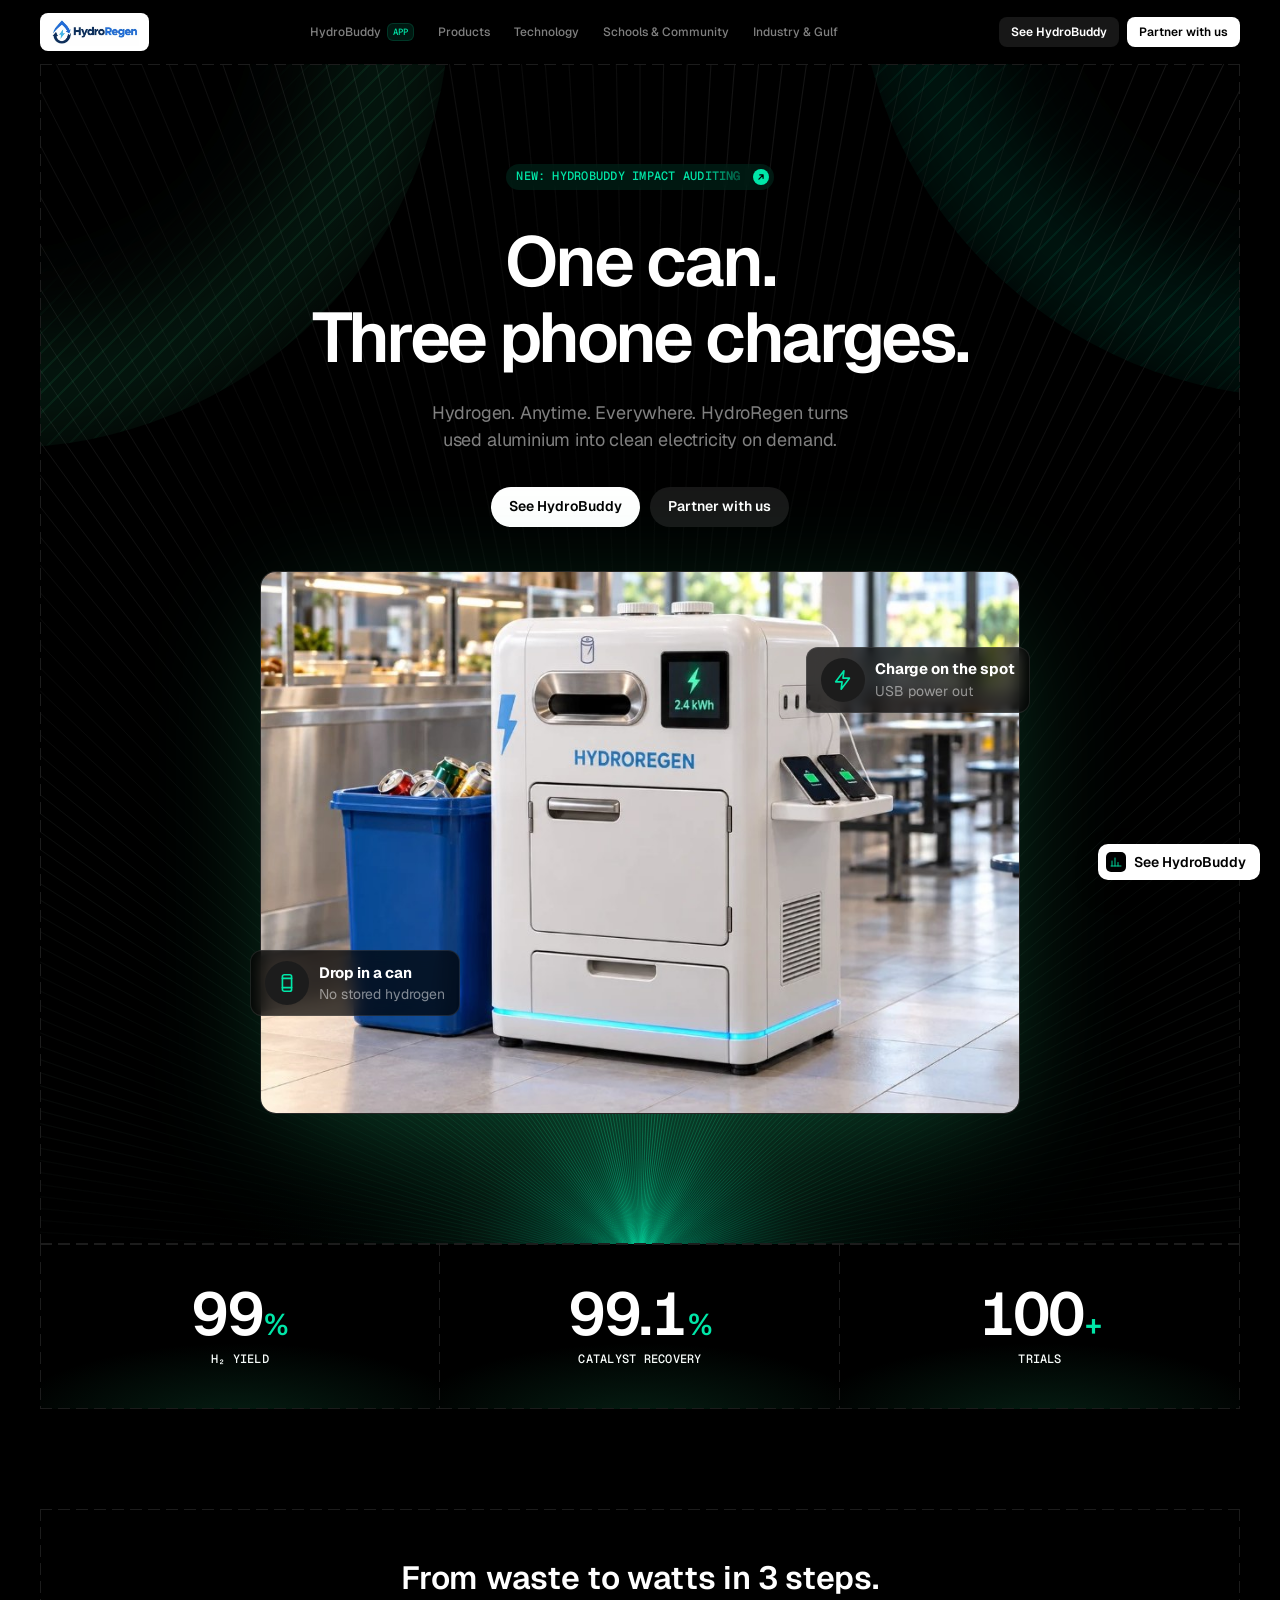
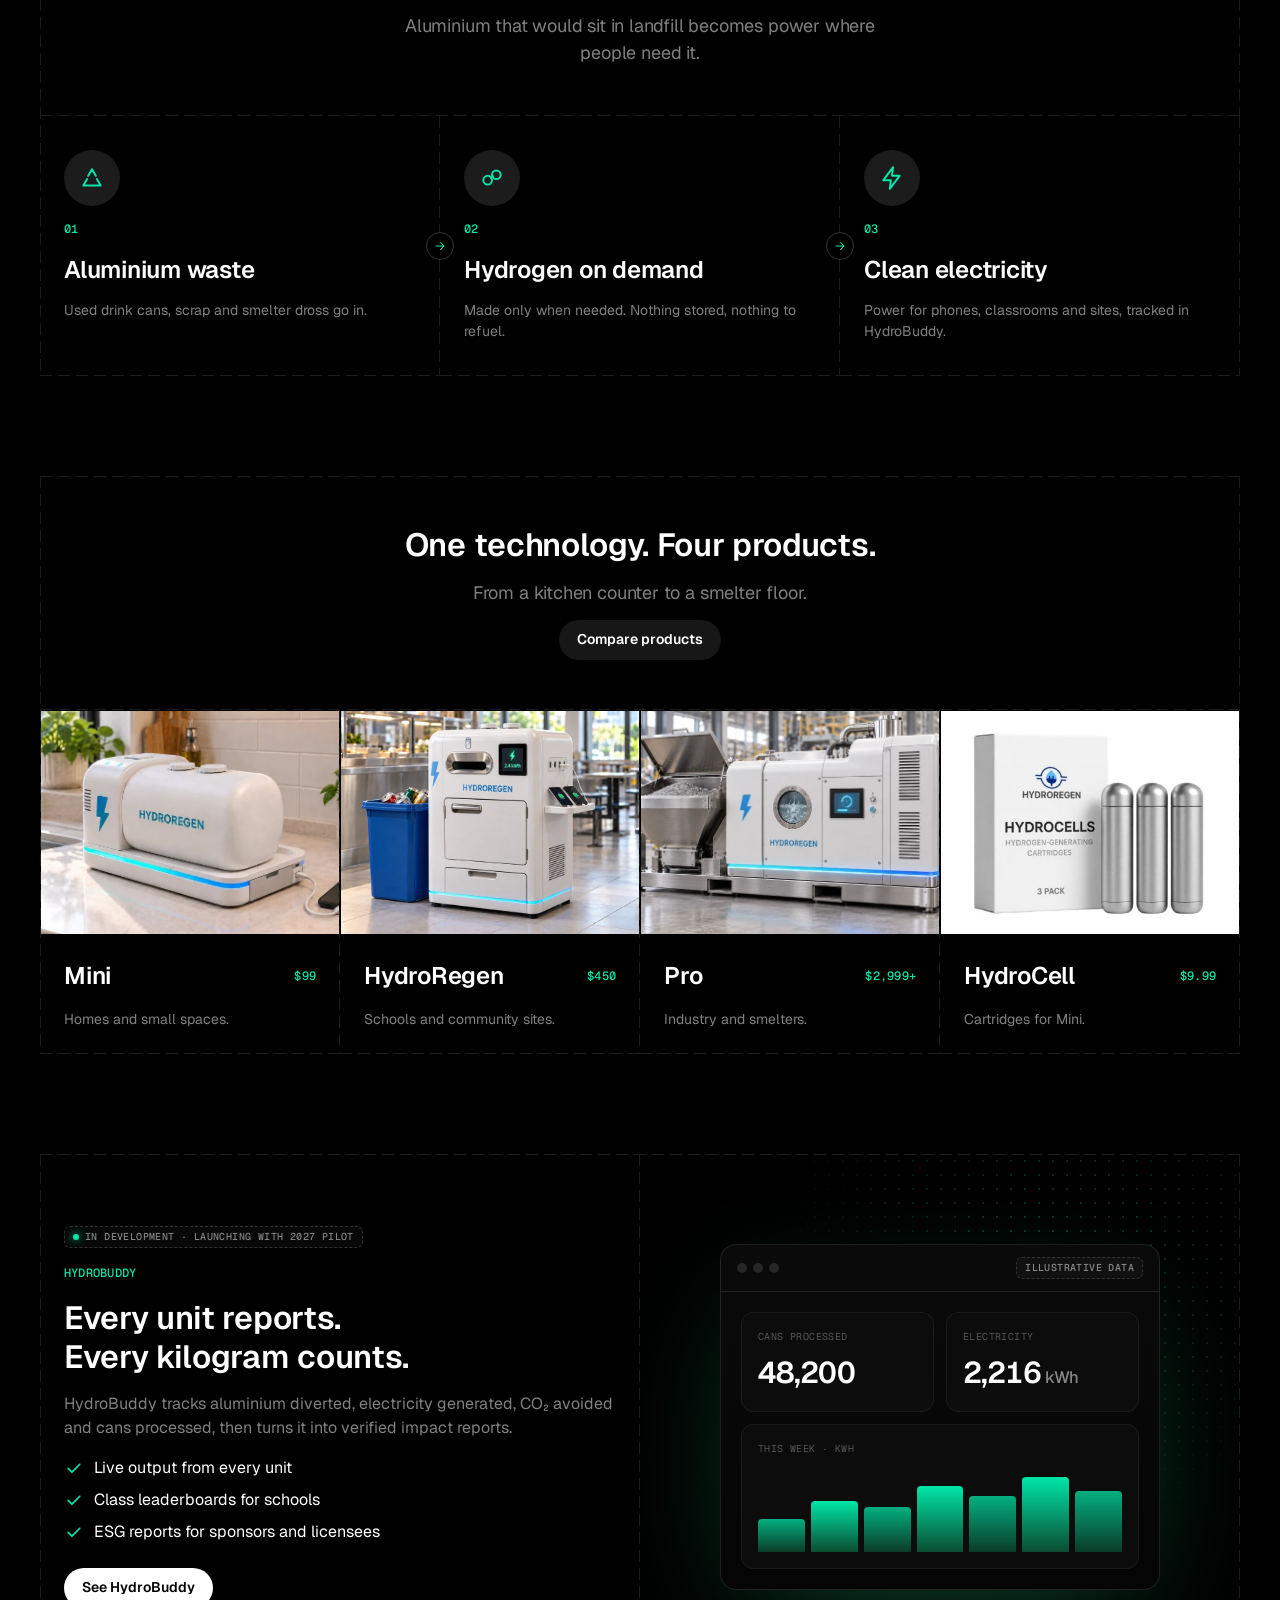
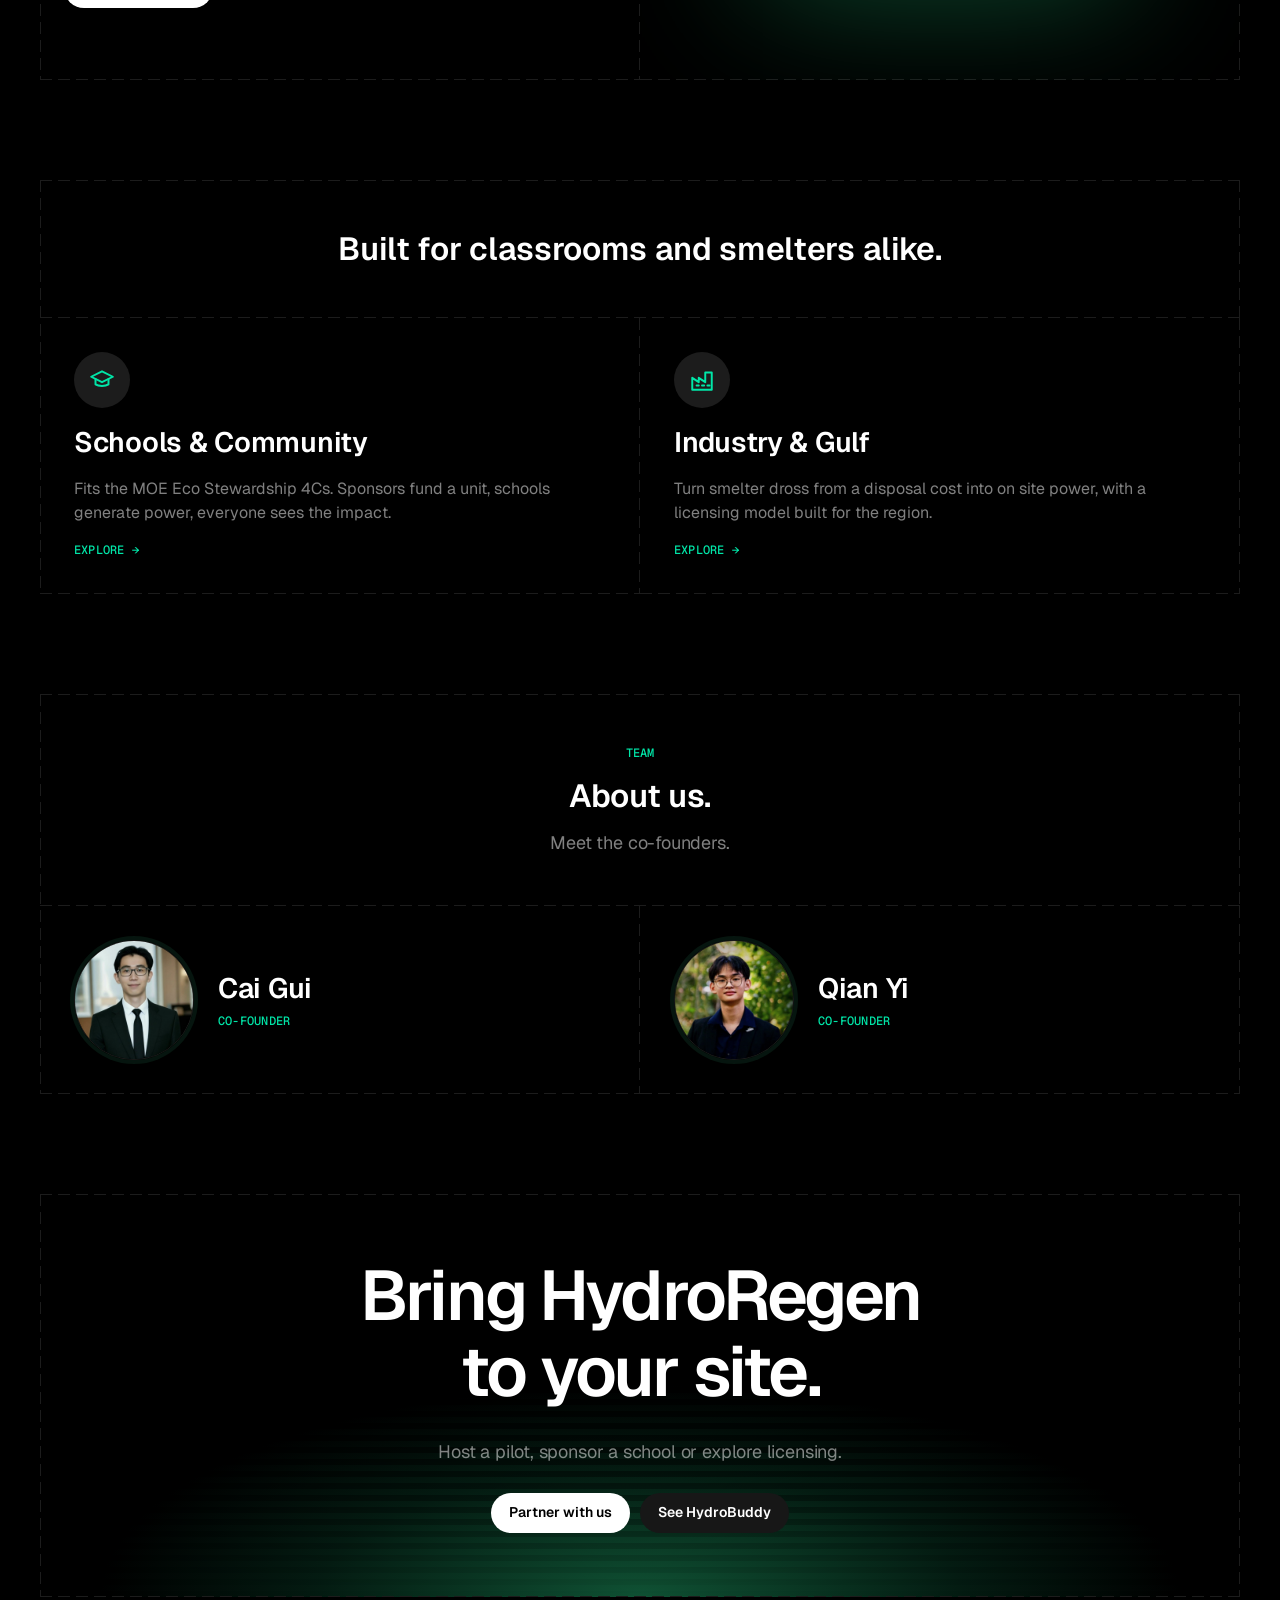
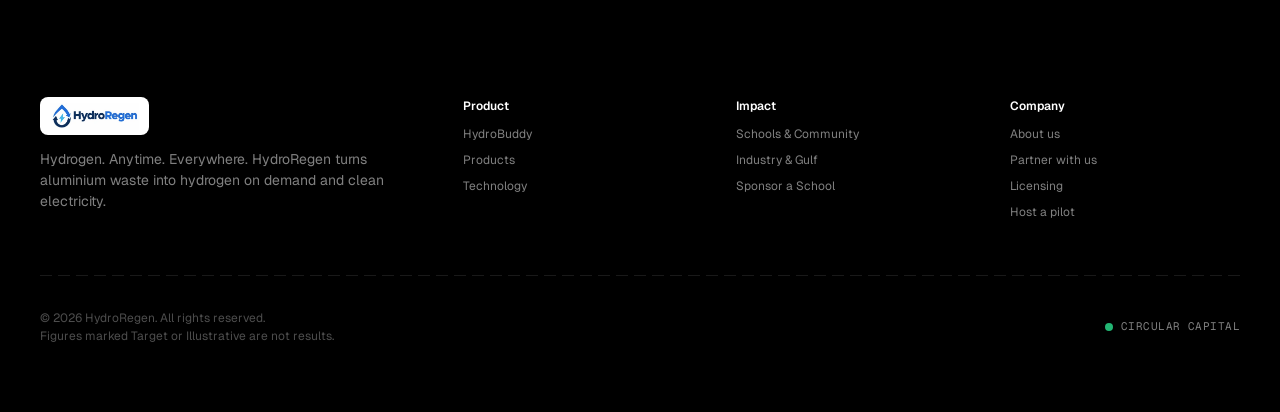
==== commit bb218921: "Add About us section with co-founders Cai Gui and Qian Yi Co-Authored-By: Claude Opus 5.5 <noreply@a" ====
--- a/index.html
+++ b/index.html
@@ -139,6 +139,16 @@
   </div>
 </section>
 
+<section class="section" id="team">
+  <div class="wrap frame">
+    <div class="cell block head reveal"><span class="mono accent">Team</span><h2 class="h2">About us.</h2><p class="lead">Meet the co-founders.</p></div>
+    <div class="grid g2">
+      <div class="cell pad team-card card-hover reveal"><i class="corner tl"></i><i class="corner tr"></i><i class="corner bl"></i><i class="corner br"></i><img src="assets/img/cofounder-1.jpg" alt="Cai Gui, co-founder of HydroRegen" width="600" height="600" loading="lazy"><div class="stack-sm"><h3 class="h3">Cai Gui</h3><span class="mono accent">Co-founder</span></div></div>
+      <div class="cell pad team-card card-hover reveal d1"><i class="corner tl"></i><i class="corner tr"></i><i class="corner bl"></i><i class="corner br"></i><img src="assets/img/cofounder-2.jpg" alt="Qian Yi, co-founder of HydroRegen" width="600" height="600" loading="lazy"><div class="stack-sm"><h3 class="h3">Qian Yi</h3><span class="mono accent">Co-founder</span></div></div>
+    </div>
+  </div>
+</section>
+
 <section class="section">
   <div class="wrap frame">
     <div class="cell cta">
@@ -172,6 +182,7 @@
           <li><a href="schools.html#sponsor">Sponsor a School</a></li>
         </ul></div>
         <div><h5>Company</h5><ul>
+          <li><a href="index.html#team">About us</a></li>
           <li><a href="partner.html">Partner with us</a></li>
           <li><a href="partner.html?track=licensing">Licensing</a></li>
           <li><a href="partner.html?track=pilot">Host a pilot</a></li>
--- a/assets/css/style.css
+++ b/assets/css/style.css
@@ -525,3 +525,9 @@
 .mt-8 { margin-top: 8px; } .mt-16 { margin-top: 16px; } .mt-24 { margin-top: 24px; } .mt-34 { margin-top: 34px; }
 .maxw-sm { max-width: 440px; } .maxw-md { max-width: 620px; }
 .hide-sm { display: none; } @media (min-width: 810px) { .hide-sm { display: initial; } }
+
+/* Team */
+.team-card { display: flex; align-items: center; gap: 24px; }
+.team-card img { width: 120px; height: 120px; border-radius: 50%; object-fit: cover; flex: none; border: 1px solid var(--hair); box-shadow: 0 0 0 4px rgba(34,181,115,.12); filter: grayscale(.15); transition: filter .3s; }
+.team-card:hover img { filter: none; }
+@media (max-width: 809.98px) { .team-card img { width: 96px; height: 96px; } }
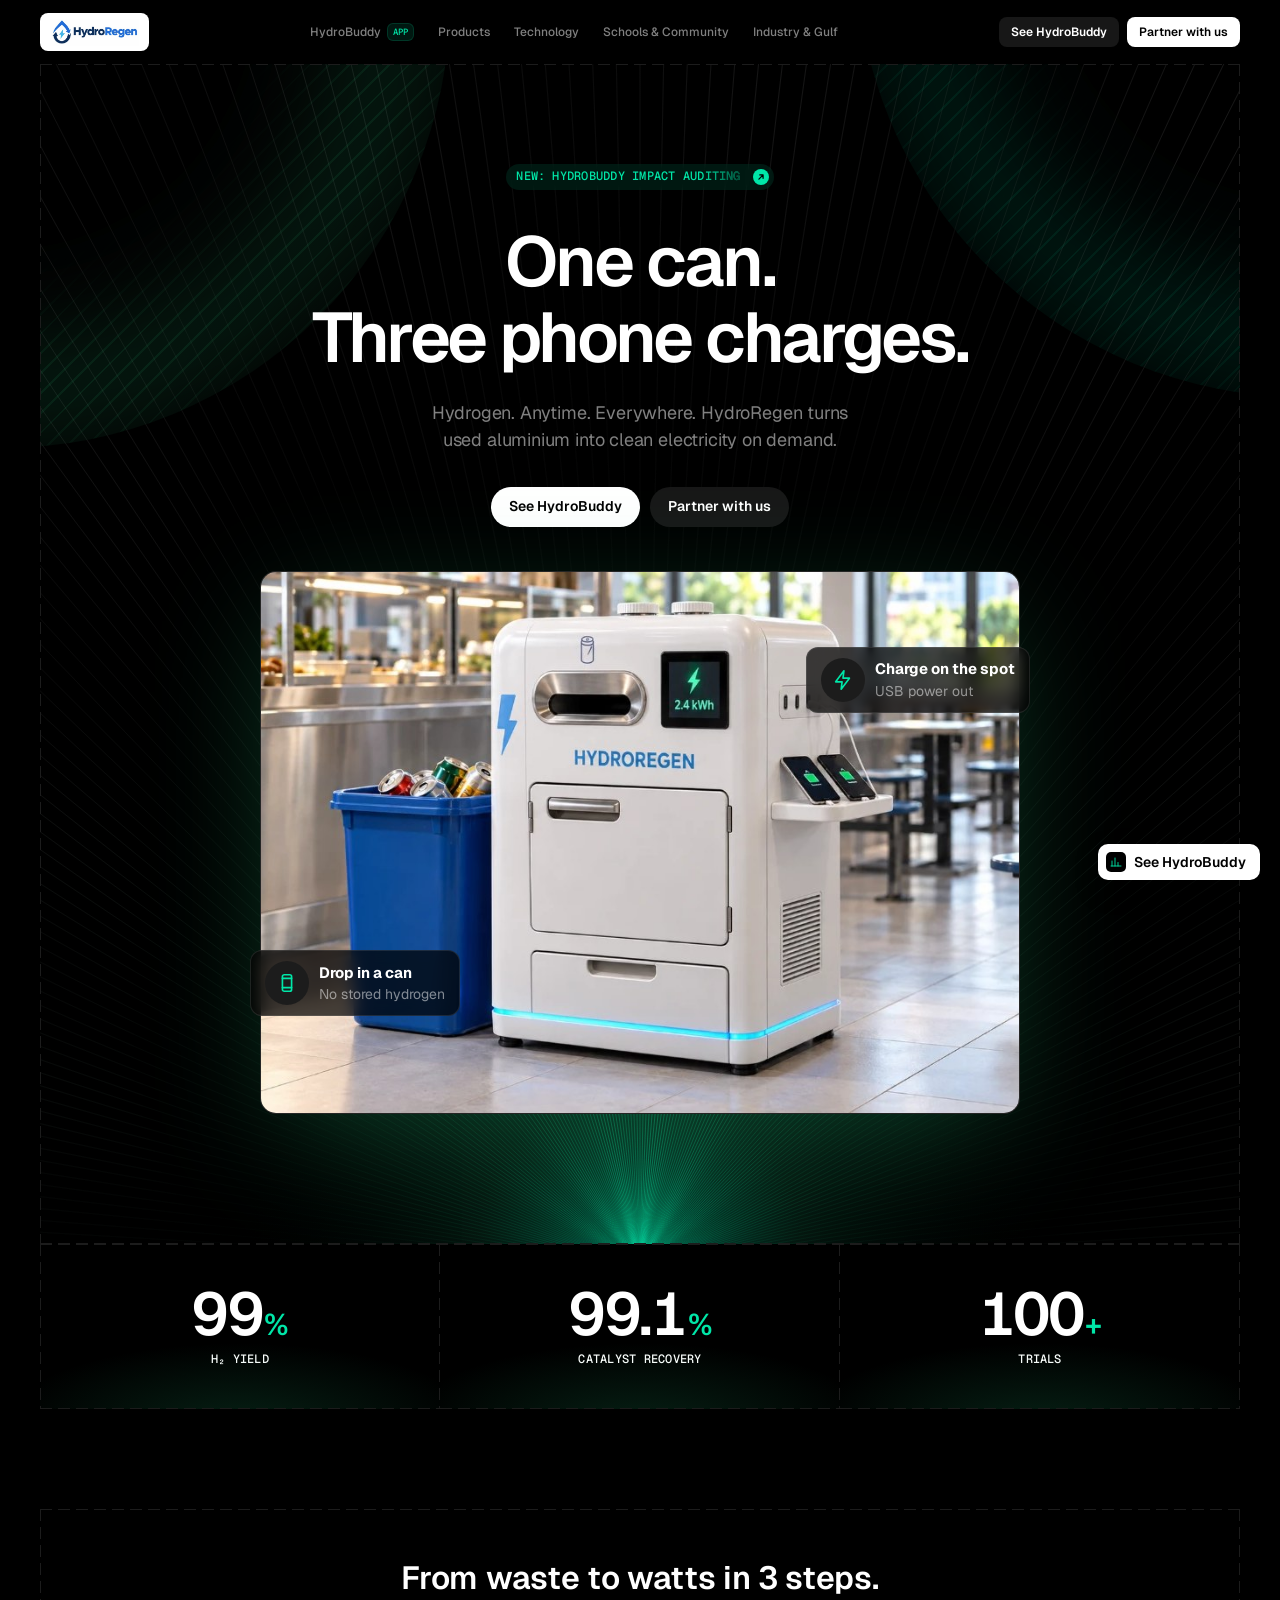
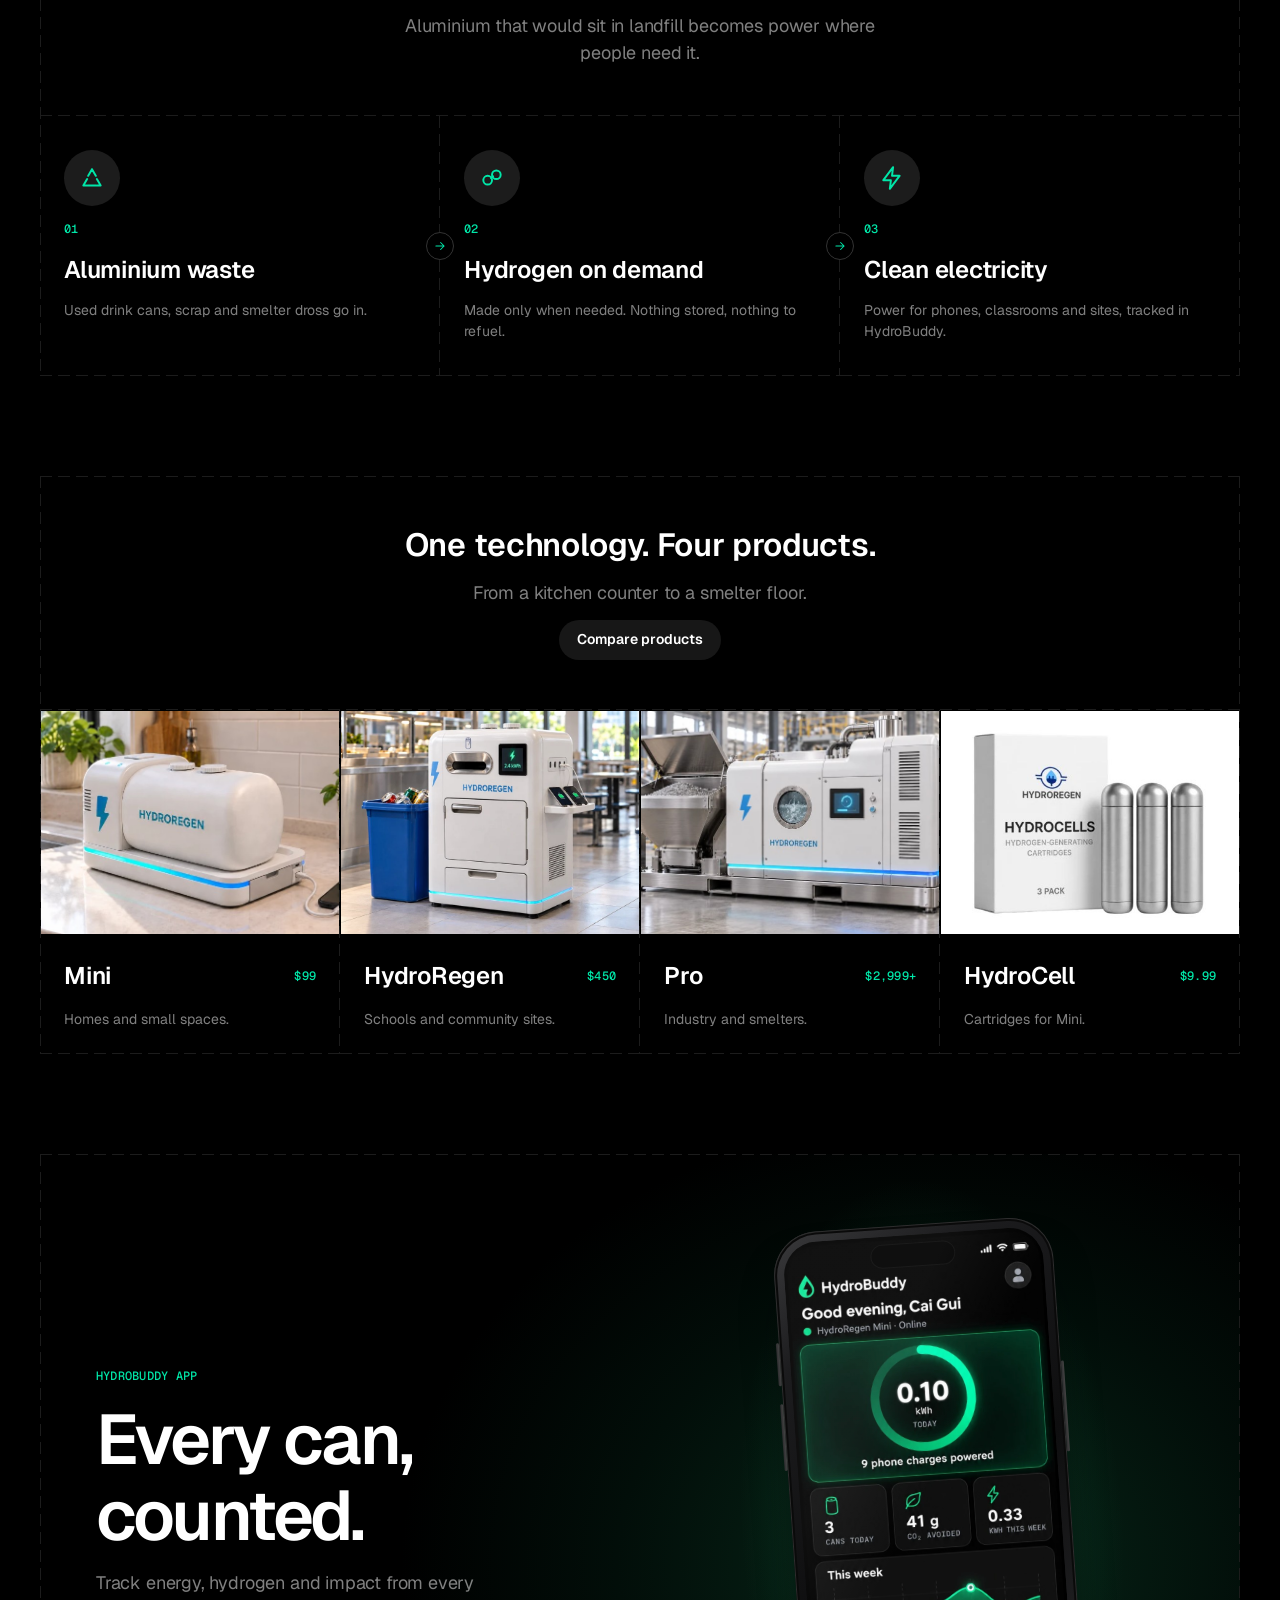
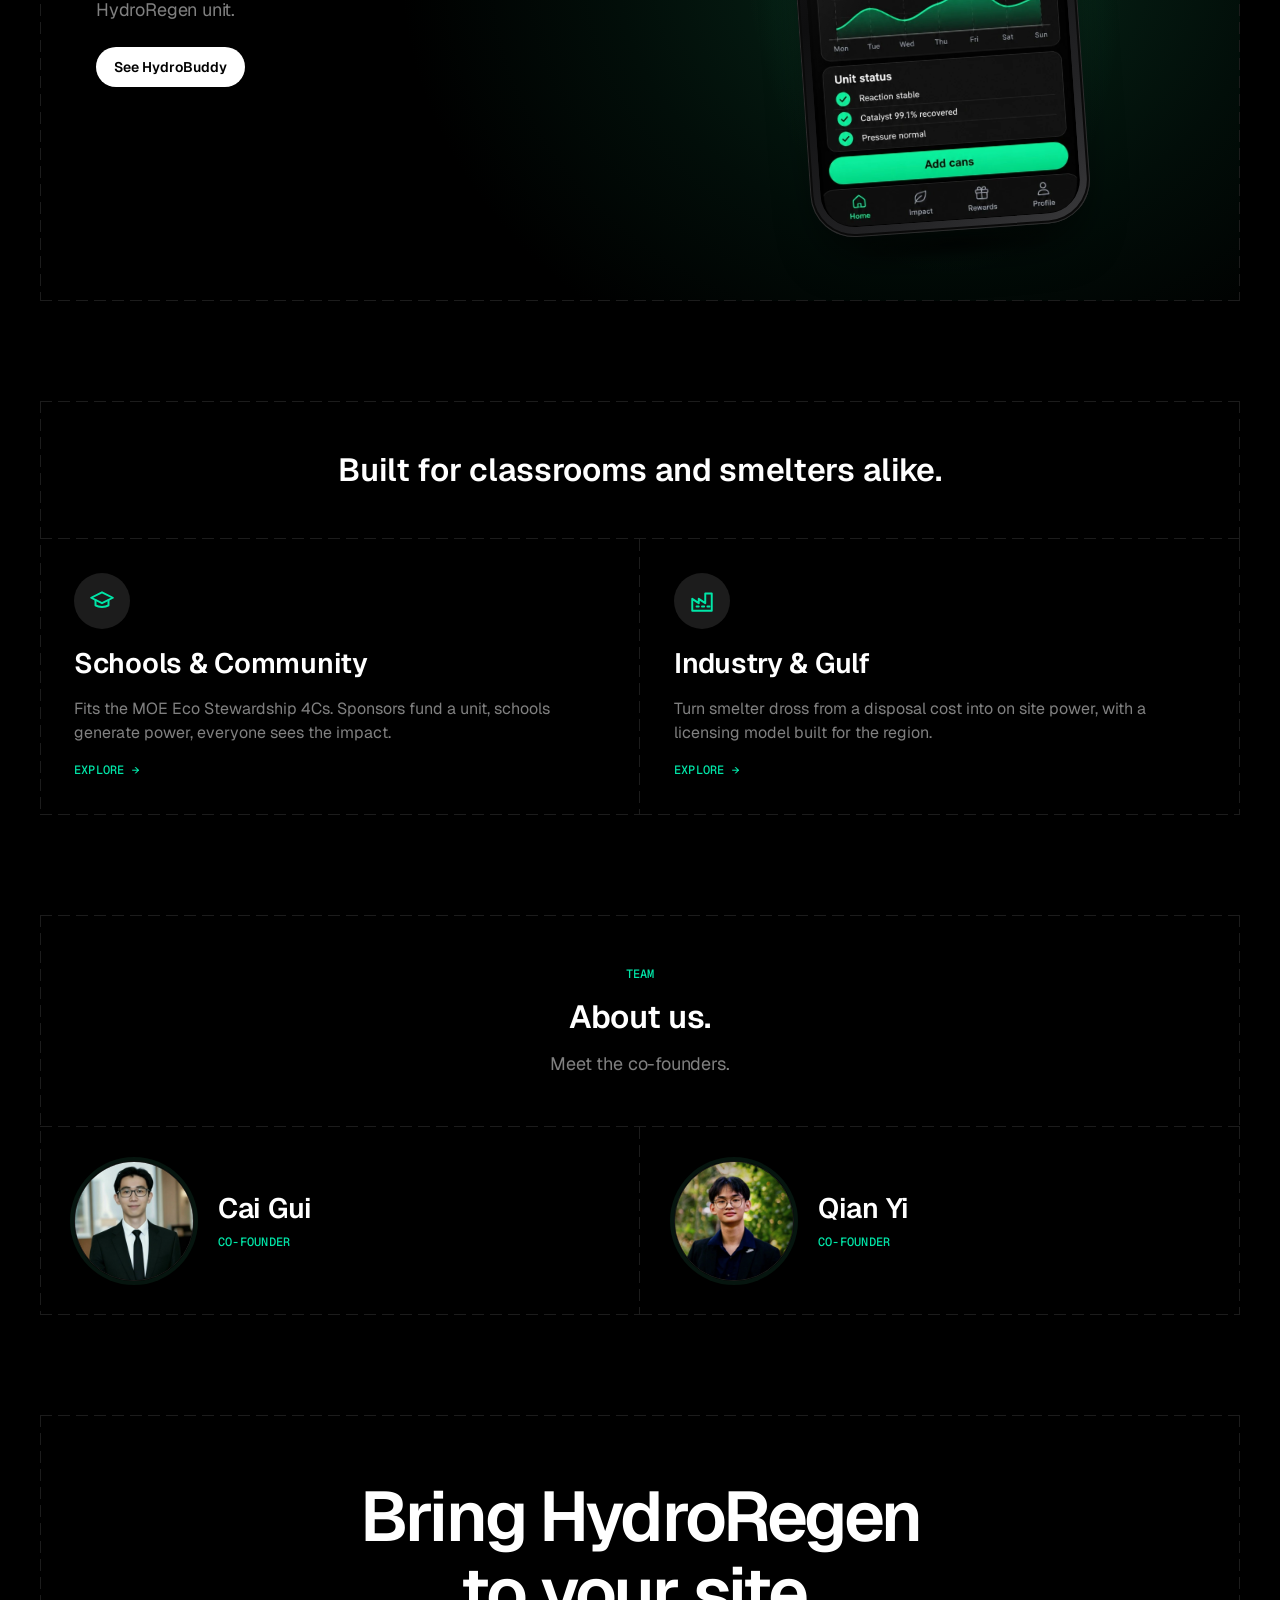
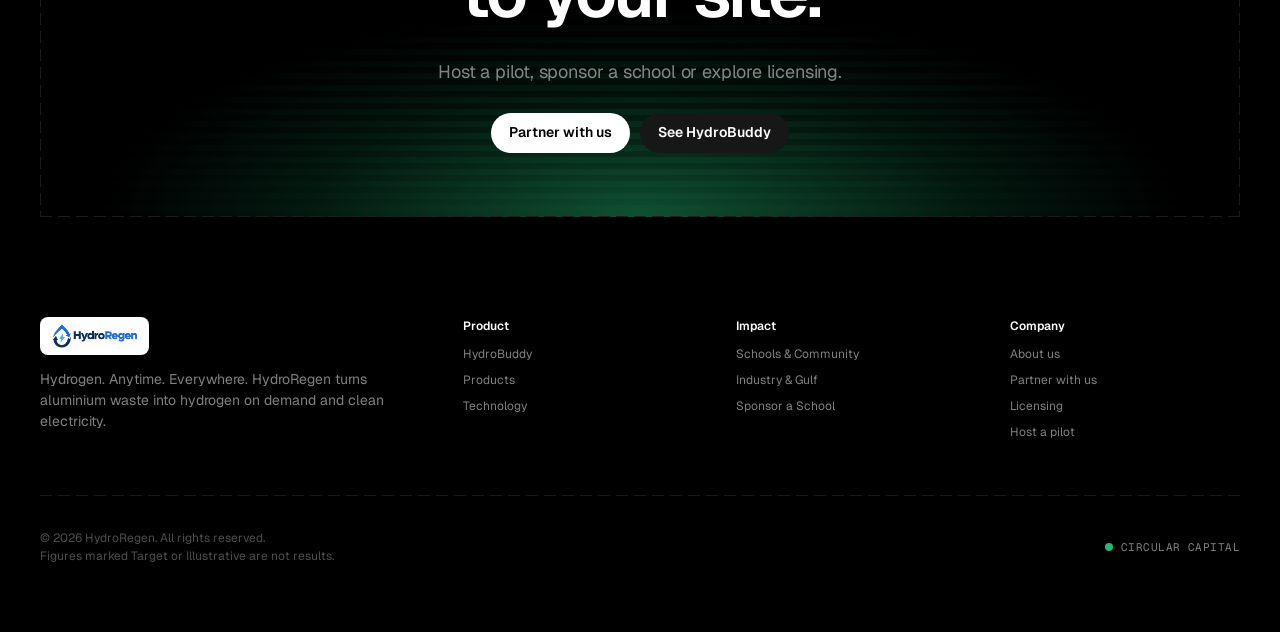
==== commit d14a5134: "Add HydroBuddy app screens in CSS phone mockups, Home teaser, product table edits - HydroBuddy: new " ====
--- a/index.html
+++ b/index.html
@@ -103,28 +103,15 @@
 
 <section class="section">
   <div class="wrap frame">
-    <div class="split">
-      <div class="cell block-lg stack reveal" style="justify-content:center">
-        <div class="row"><span class="label"><span class="dot"></span>In development · Launching with 2027 pilot</span></div>
-        <span class="mono accent">HydroBuddy</span>
-        <h2 class="h2">Every unit reports. Every kilogram counts.</h2>
-        <p class="body">HydroBuddy tracks aluminium diverted, electricity generated, CO₂ avoided and cans processed, then turns it into verified impact reports.</p>
-        <ul class="checks"><li>Live output from every unit</li><li>Class leaderboards for schools</li><li>ESG reports for sponsors and licensees</li></ul>
+    <div class="cell teaser">
+      <div class="teaser-glow" aria-hidden="true"></div>
+      <div class="teaser-text stack reveal">
+        <span class="mono accent">HydroBuddy app</span>
+        <h2 class="h1">Every can, counted.</h2>
+        <p class="lead">Track energy, hydrogen and impact from every HydroRegen unit.</p>
         <div class="row mt-8"><a class="btn btn-primary" data-roll href="hydrobuddy.html">See HydroBuddy</a></div>
       </div>
-      <div class="cell block reveal d1" style="display:grid;place-items:center">
-        <div class="dots"></div>
-        <div class="dash" style="width:100%;max-width:440px;position:relative;z-index:3">
-          <div class="dash-top"><div class="lights"><i></i><i></i><i></i></div><span class="label">Illustrative data</span></div>
-          <div class="dash-body" style="grid-template-columns:1fr 1fr">
-            <div class="tile"><span class="k">Cans processed</span><span class="n">48,200</span></div>
-            <div class="tile"><span class="k">Electricity</span><span class="n">2,216<small>kWh</small></span></div>
-            <div class="tile" style="grid-column:1/-1"><span class="k">This week · kWh</span>
-              <div class="bars" style="height:90px"><div data-h="40"></div><div data-h="62"></div><div data-h="55"></div><div data-h="80"></div><div data-h="68"></div><div data-h="92"></div><div data-h="74"></div></div>
-            </div>
-          </div>
-        </div>
-      </div>
+      <div class="teaser-phone reveal d1"><div class="tilt-n4 floaty"><div class="phone "><div class="phone-btn b1"></div><div class="phone-btn b2"></div><div class="phone-btn b3"></div><div class="phone-screen"><img src="assets/img/hydrobuddy-home.png" alt="HydroBuddy app Home screen" width="644" height="1452" loading="lazy"><span class="island"></span><span class="glass"></span></div></div></div></div>
     </div>
   </div>
 </section>
--- a/assets/css/style.css
+++ b/assets/css/style.css
@@ -531,3 +531,75 @@
 .team-card img { width: 120px; height: 120px; border-radius: 50%; object-fit: cover; flex: none; border: 1px solid var(--hair); box-shadow: 0 0 0 4px rgba(34,181,115,.12); filter: grayscale(.15); transition: filter .3s; }
 .team-card:hover img { filter: none; }
 @media (max-width: 809.98px) { .team-card img { width: 96px; height: 96px; } }
+
+/* ---------- CSS phone mockup (HydroBuddy screens) ---------- */
+.phone {
+  --pw: 280px;
+  position: relative; width: var(--pw); aspect-ratio: 9 / 19.5; flex: none;
+  padding: 10px; border-radius: 44px;
+  background: linear-gradient(145deg, #3a3a3c 0%, #1c1c1e 18%, #0e0e0f 50%, #232325 82%, #3a3a3c 100%);
+  box-shadow: inset 0 0 0 1px rgba(255,255,255,.14), inset 0 0 0 3px #0a0a0a, 0 30px 50px -20px rgba(0,0,0,.9);
+}
+@media (max-width: 809.98px) { .phone { --pw: 220px; } }
+.phone::before {
+  content: ""; position: absolute; inset: -30% -45%; z-index: -1; pointer-events: none;
+  background: radial-gradient(closest-side, rgba(34,181,115,.25), transparent 72%);
+}
+.phone::after {
+  content: ""; position: absolute; left: 12%; right: 12%; bottom: -26px; height: 24px; z-index: -1;
+  background: radial-gradient(closest-side, rgba(0,0,0,.85), transparent); filter: blur(6px);
+}
+.phone-screen { position: relative; width: 100%; height: 100%; border-radius: 34px; overflow: hidden; background: #000; isolation: isolate; }
+.phone-screen img { width: 100%; height: 100%; object-fit: cover; display: block; }
+.phone-screen .island { position: absolute; top: 9px; left: 50%; width: 32%; height: 22px; transform: translateX(-50%); border-radius: 20px; background: #000; box-shadow: 0 0 0 1px rgba(255,255,255,.04); }
+.phone-screen .glass { position: absolute; inset: 0; pointer-events: none; background: linear-gradient(120deg, rgba(255,255,255,.06) 0%, rgba(255,255,255,.06) 28%, transparent 46%); }
+.phone-btn { position: absolute; width: 3px; border-radius: 2px; background: linear-gradient(90deg, #2c2c2e, #444); }
+.phone-btn.b1 { left: -3px; top: 18%; height: 7%; }
+.phone-btn.b2 { left: -3px; top: 28%; height: 11%; }
+.phone-btn.b3 { right: -3px; top: 24%; height: 15%; }
+
+@keyframes floaty { from { translate: 0 0; } to { translate: 0 -8px; } }
+.floaty { animation: floaty 3s ease-in-out infinite alternate; }  /* 6s full loop */
+.floaty.slow { animation-delay: -1.5s; }
+.tilt-n4 { rotate: -4deg; } .tilt-p4 { rotate: 4deg; }
+
+/* HydroBuddy hero: text left, phone pair right */
+.hb-hero { position: relative; z-index: 3; display: grid; grid-template-columns: 1fr; gap: 48px; align-items: center; padding: 90px 24px 100px; }
+.hb-hero-text { display: flex; flex-direction: column; gap: 22px; align-items: flex-start; }
+.hb-hero-text .lead { max-width: 440px; }
+@media (min-width: 1000px) { .hb-hero { grid-template-columns: 1.05fr 1fr; padding: 90px 56px 110px; min-height: 86vh; } }
+.phone-pair { position: relative; justify-self: center; width: calc(280px * 1.62); height: calc(280px * 19.5 / 9 + 40px); }
+.phone-pair .pp-front, .phone-pair .pp-back { position: absolute; }
+.phone-pair .pp-front { left: 0; bottom: 0; z-index: 2; rotate: -6deg; }
+.phone-pair .pp-back { left: calc(280px * .62 + 40px - 40px); top: 0; rotate: 6deg; z-index: 1; filter: brightness(.85); }
+@media (max-width: 999.98px) {
+  .hb-hero { text-align: center; padding: 70px 16px 70px; }
+  .hb-hero-text { align-items: center; }
+  .hb-hero-text .row { justify-content: center; }
+  .phone-pair { width: auto; height: auto; display: flex; gap: 14px; justify-content: center; }
+  .phone-pair .pp-front, .phone-pair .pp-back { position: static; rotate: none; filter: none; }
+  .phone-pair .pp-front { order: 1; } .phone-pair .pp-back { order: 2; }
+  .phone-pair .phone { --pw: min(150px, 40vw); padding: 6px; border-radius: 26px; }
+  .phone-pair .phone-screen { border-radius: 20px; }
+  .phone-pair .island { top: 5px; height: 12px; }
+}
+
+/* Screen walkthrough rows */
+.walk { display: grid; grid-template-columns: 1fr; }
+.walk-phone { display: grid; place-items: center; padding: 60px 24px 70px; overflow: hidden; }
+.walk-text { justify-content: center; }
+@media (min-width: 810px) {
+  .walk { grid-template-columns: 1fr 1fr; }
+  .walk.r .walk-phone { order: 2; }
+}
+.metric { font-size: 2.2rem; font-weight: 600; letter-spacing: -0.04em; line-height: 1; font-variant-numeric: tabular-nums; margin-top: 6px; }
+.metric small { font-size: .45em; color: var(--accent-2); margin-left: 4px; letter-spacing: 0; }
+
+/* Home teaser */
+.teaser { position: relative; overflow: hidden; display: grid; grid-template-columns: 1fr; align-items: center; gap: 30px; padding: 64px 24px 80px; }
+.teaser-glow { position: absolute; inset: 0; pointer-events: none; background: radial-gradient(60% 80% at 75% 55%, rgba(34,181,115,.22), rgba(11,77,50,.18) 45%, transparent 75%); }
+.teaser-text { position: relative; z-index: 3; }
+.teaser-text .lead { max-width: 420px; }
+.teaser-phone { position: relative; z-index: 3; display: grid; place-items: center; }
+@media (min-width: 810px) { .teaser { grid-template-columns: 1.1fr 1fr; padding: 70px 56px; } }
+@media (max-width: 809.98px) { .teaser { text-align: center; } .teaser-text { align-items: center; } .teaser-text .row { justify-content: center; } }
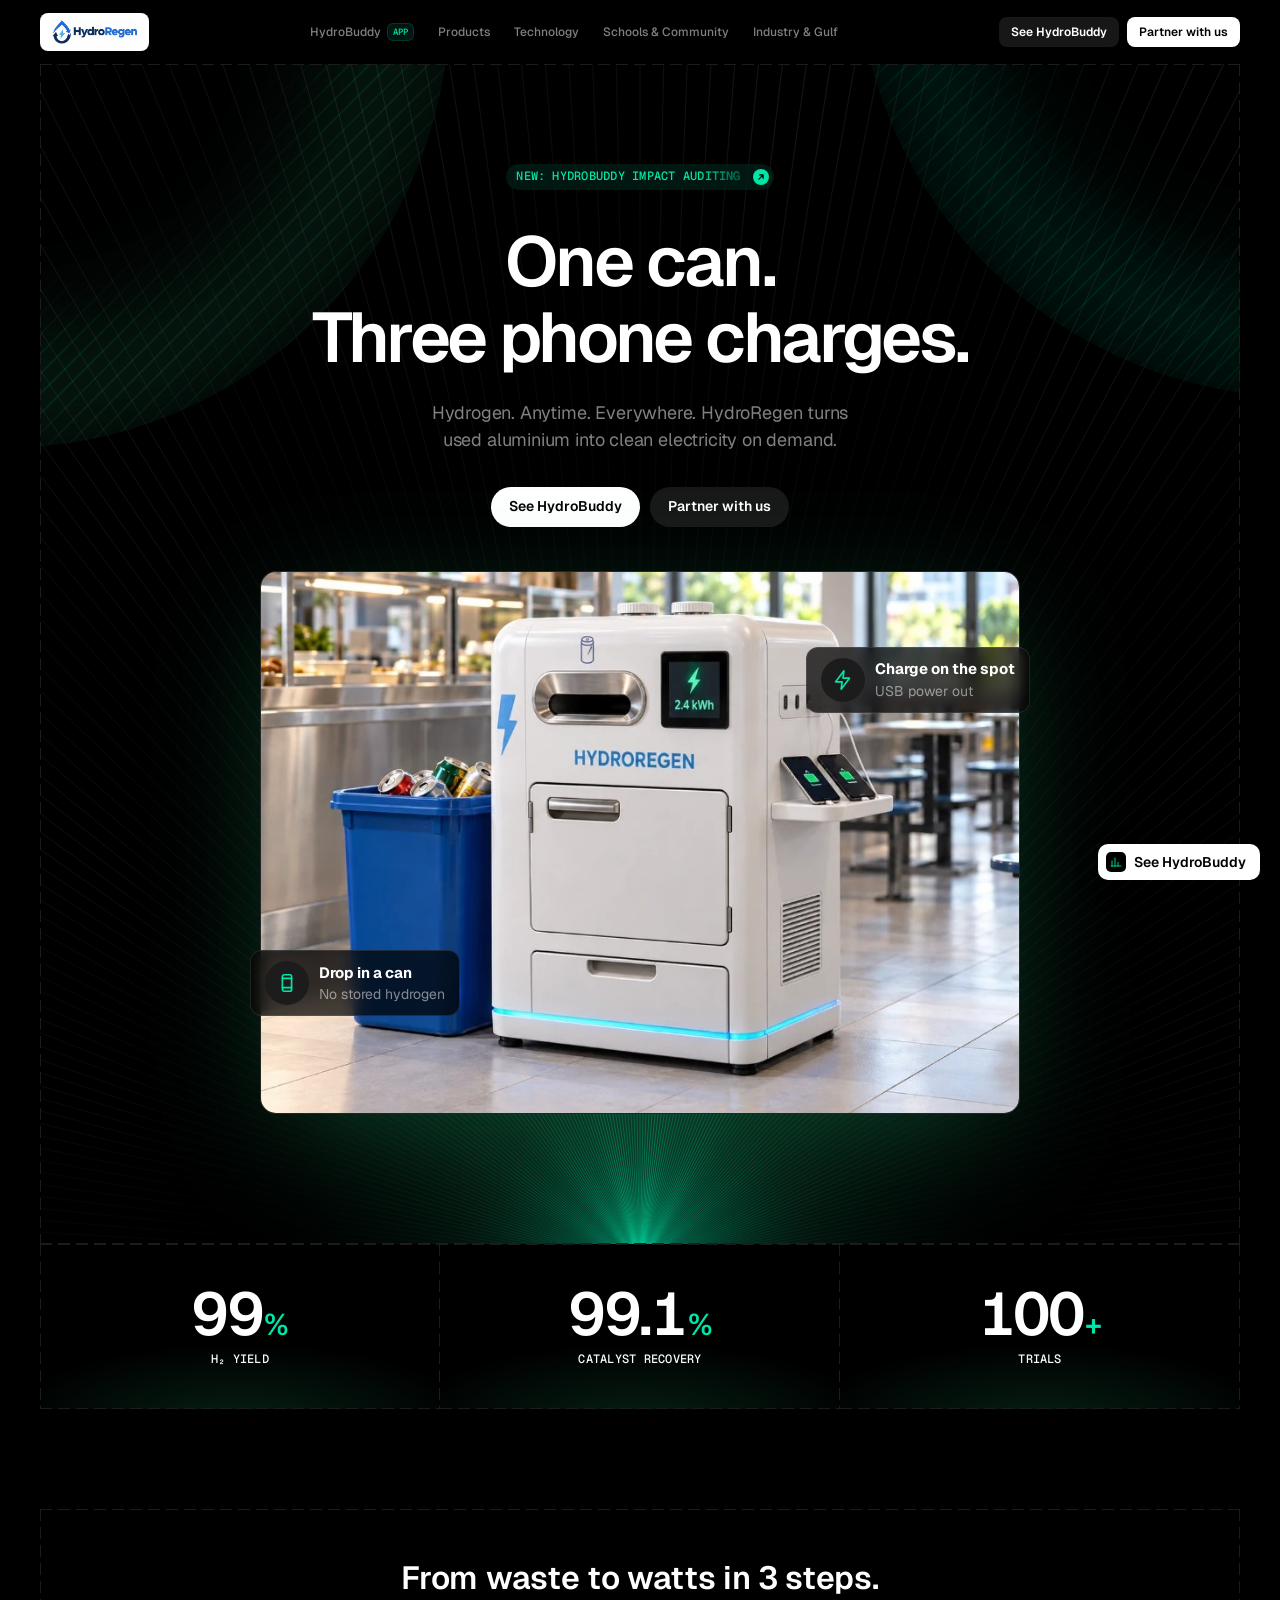
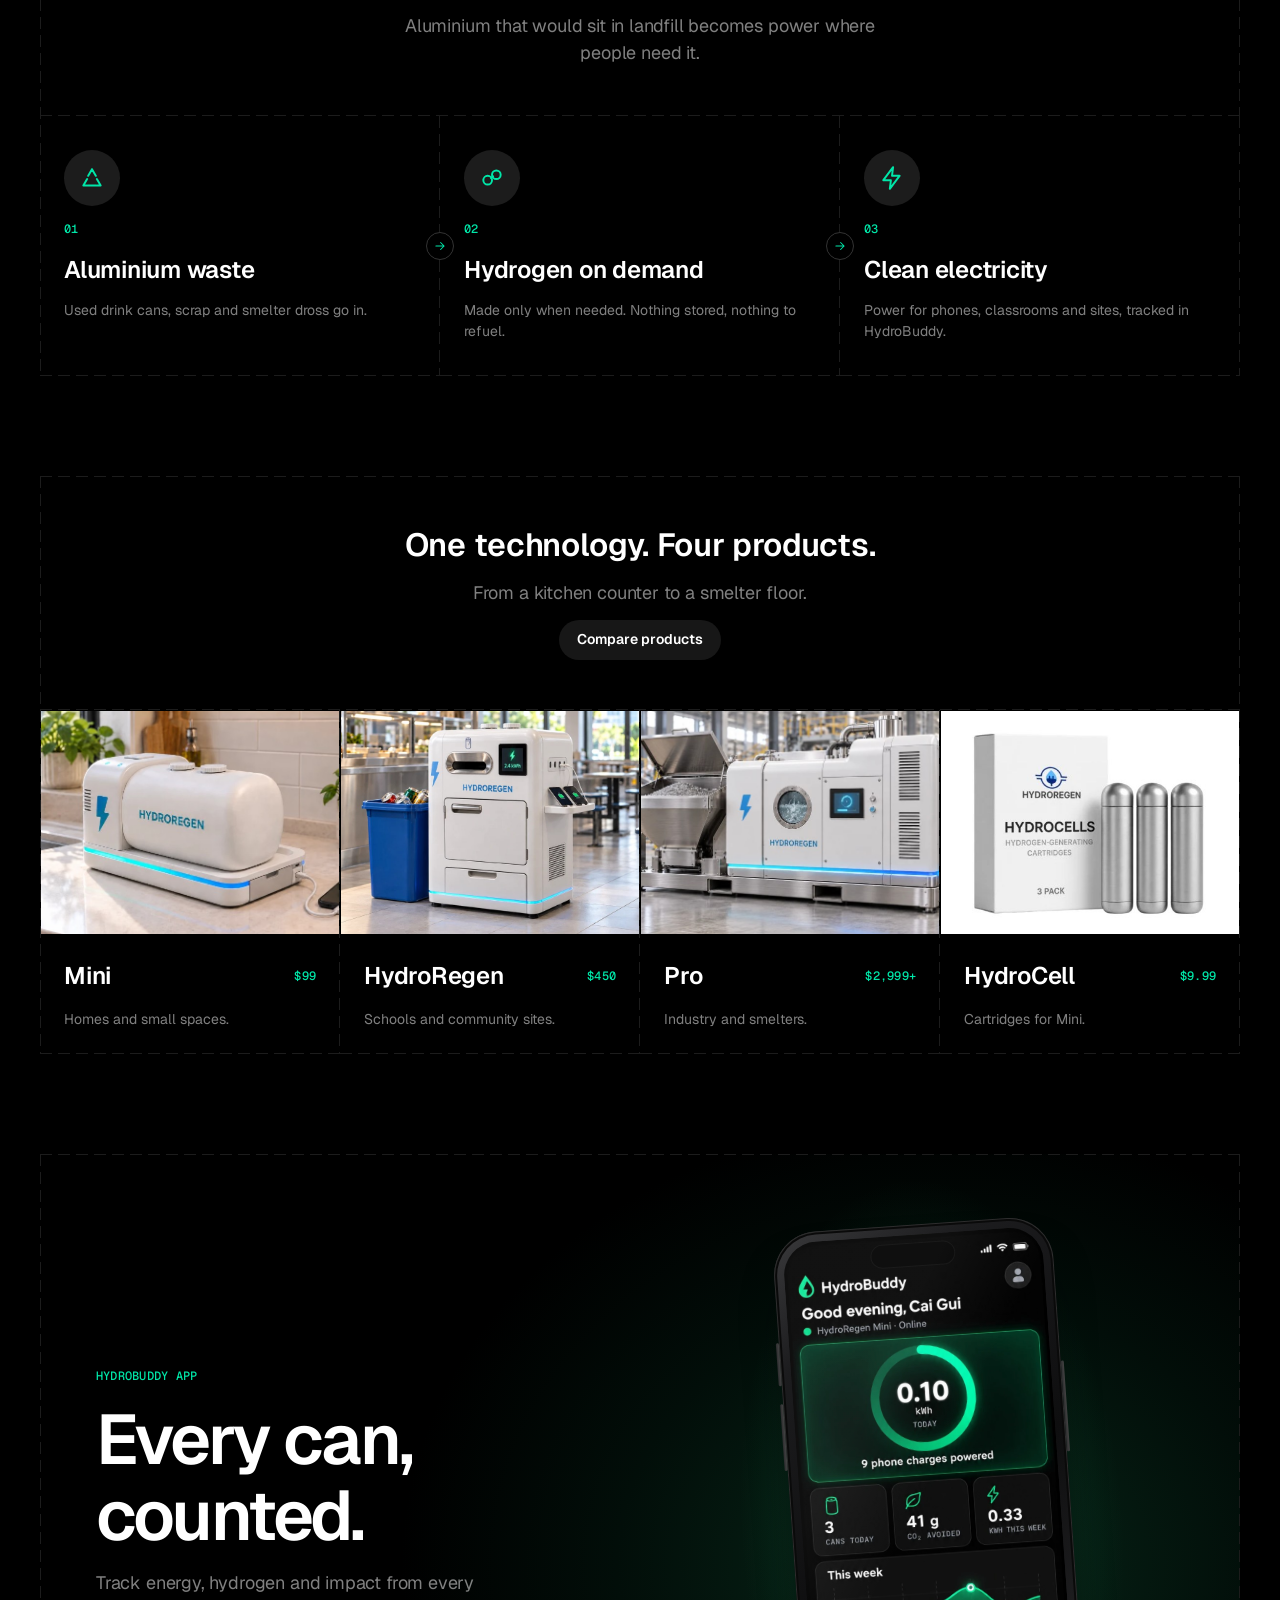
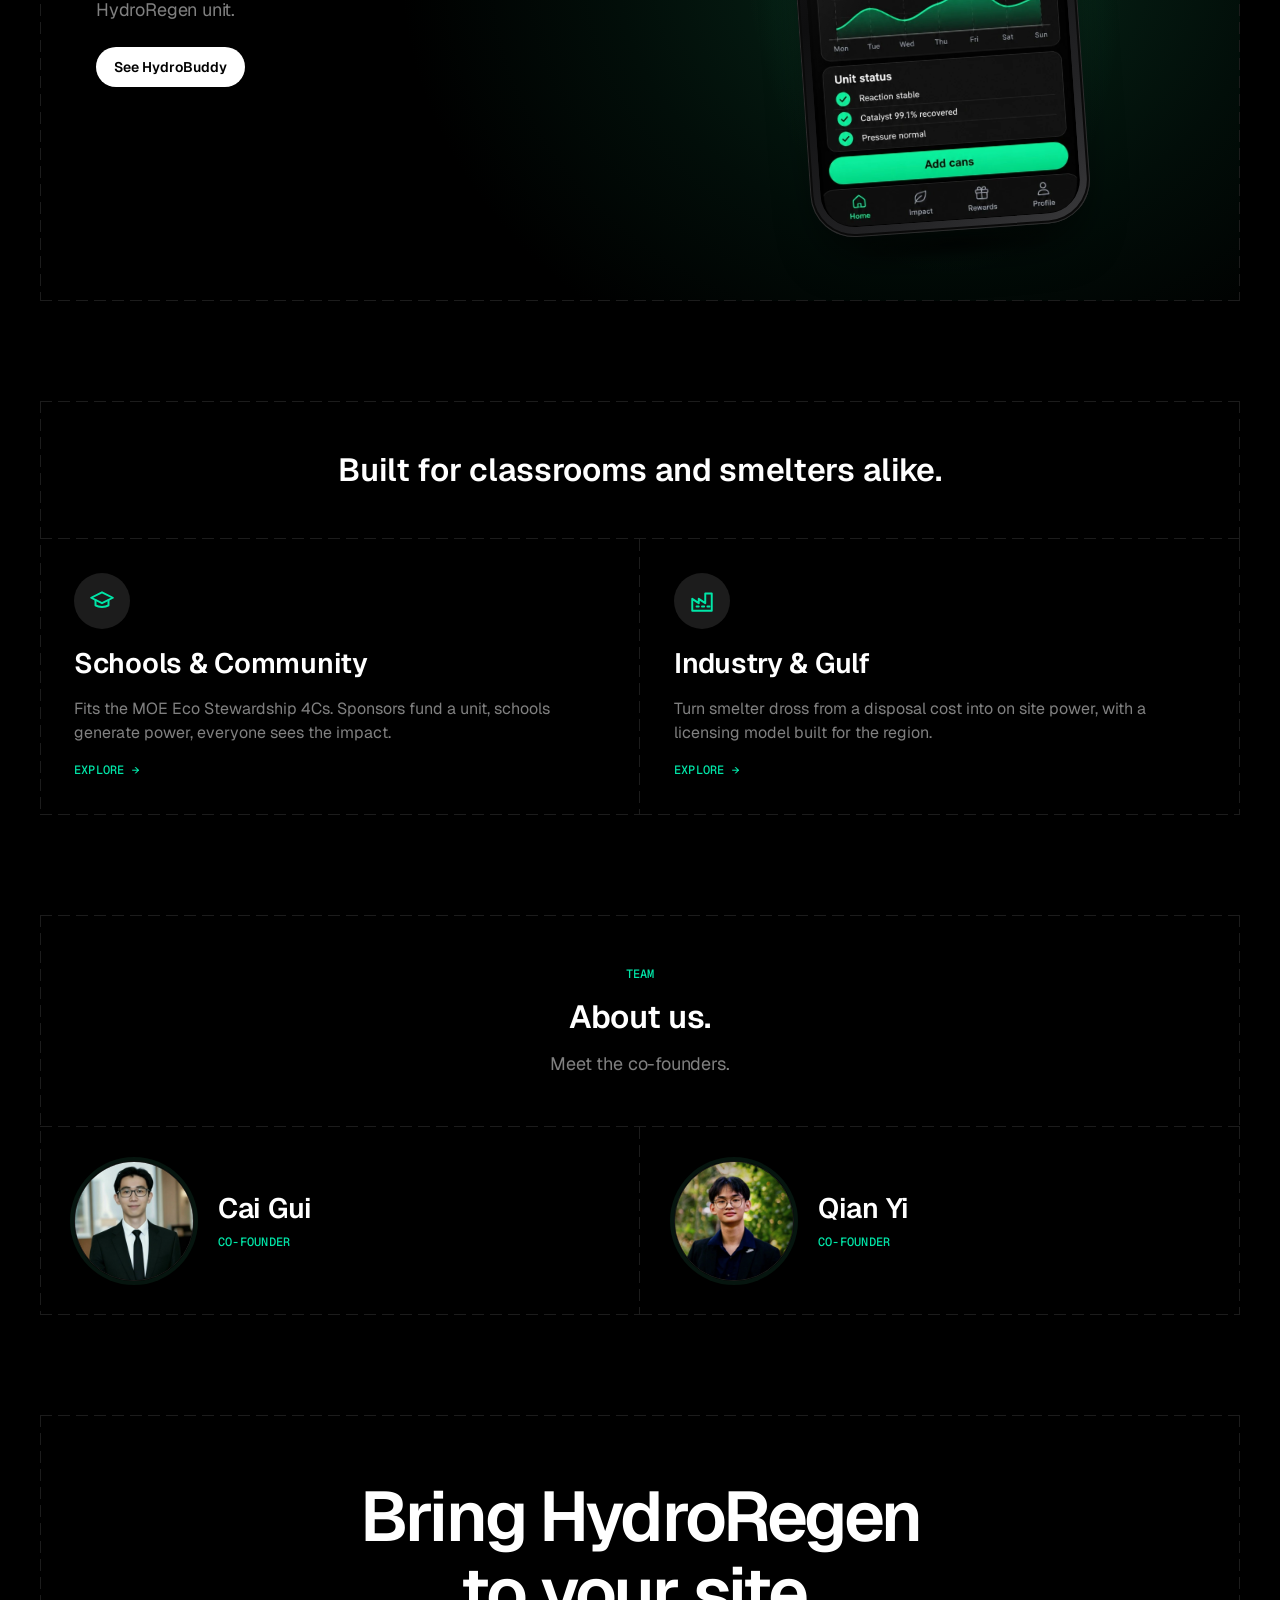
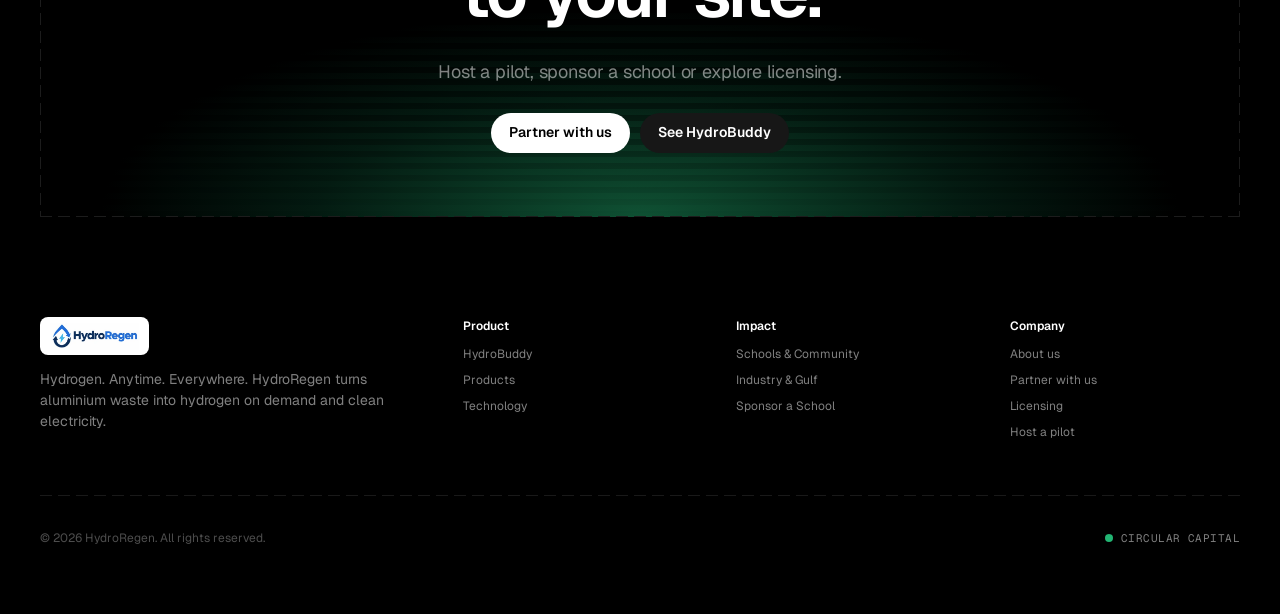
==== commit e6028538: "Update index.html" ====
--- a/index.html
+++ b/index.html
@@ -177,7 +177,7 @@
       </div>
     </div>
     <div class="footer-bottom">
-      <span>© <span data-year>2026</span> HydroRegen. All rights reserved.<br>Figures marked Target or Illustrative are not results.</span>
+      <span>© <span data-year>2026</span> HydroRegen. All rights reserved.</span>
       <span class="cc"><i></i>Circular Capital</span>
     </div>
   </div>
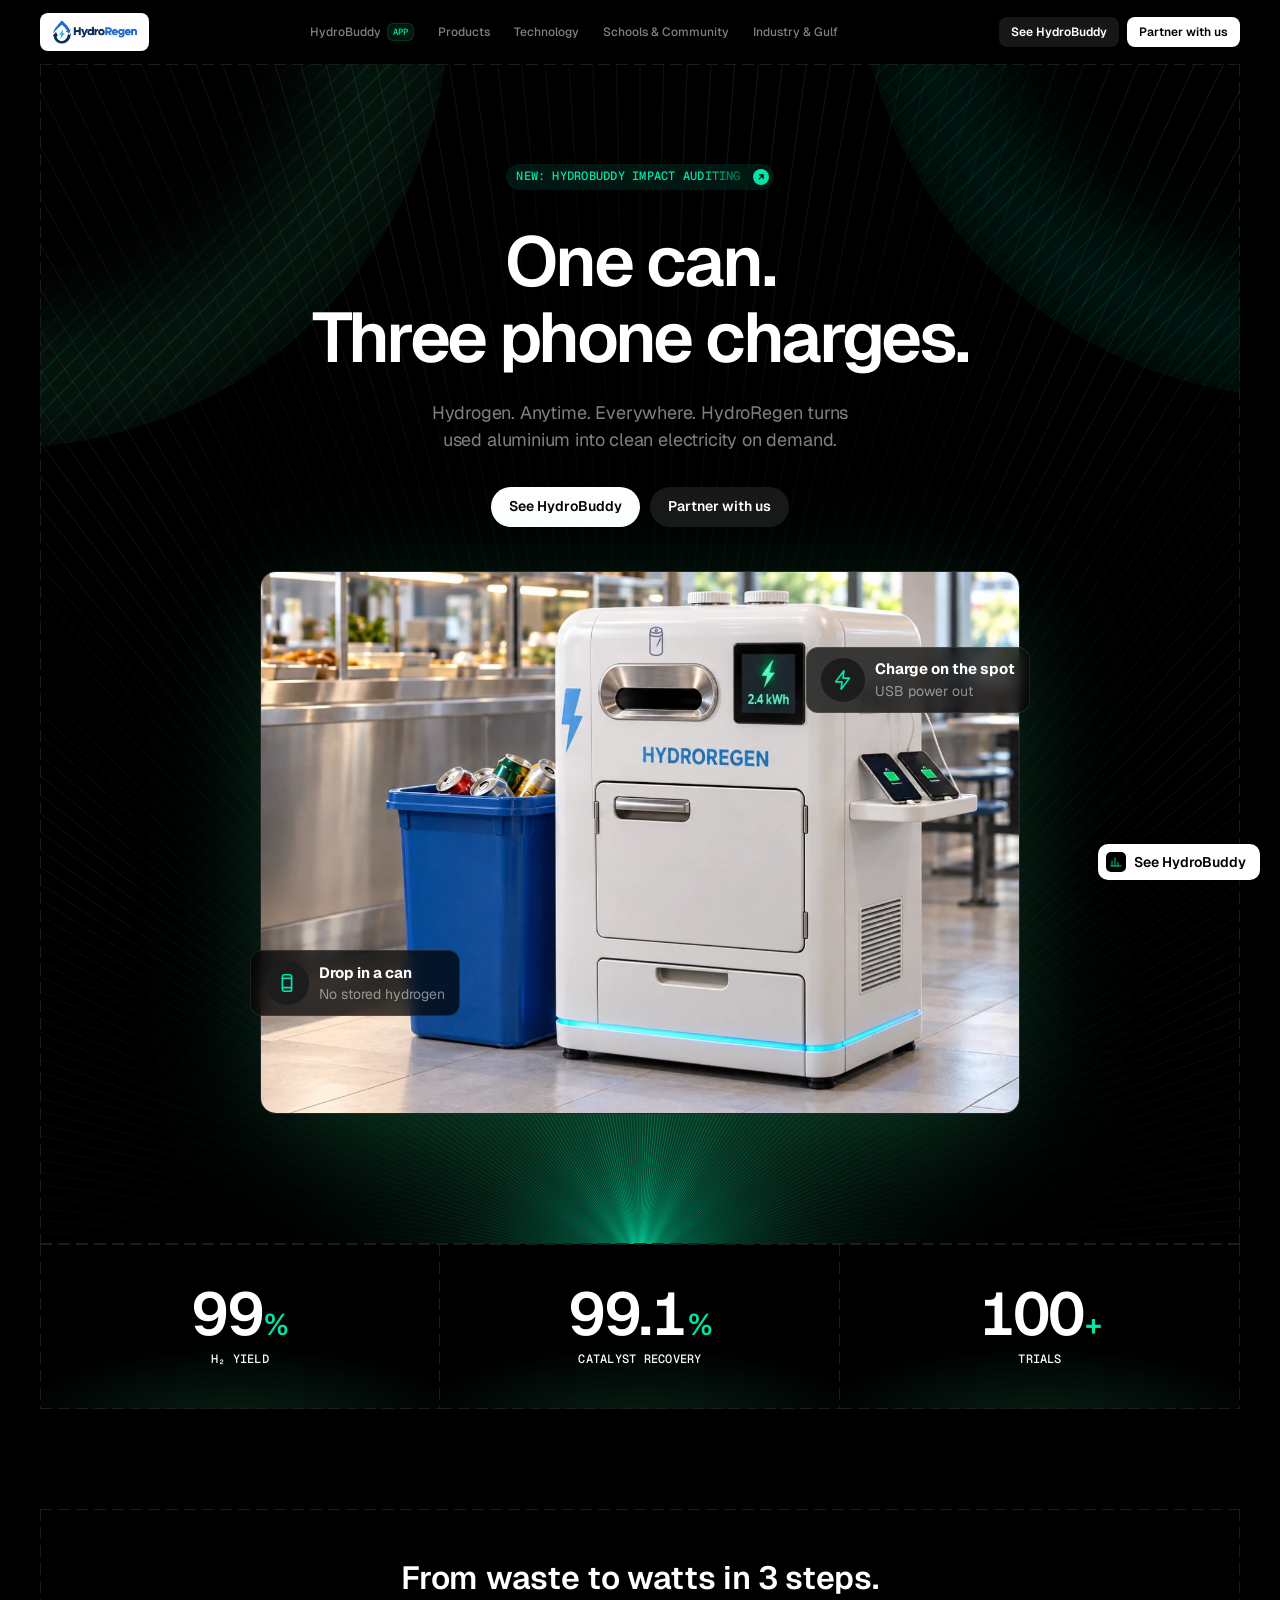
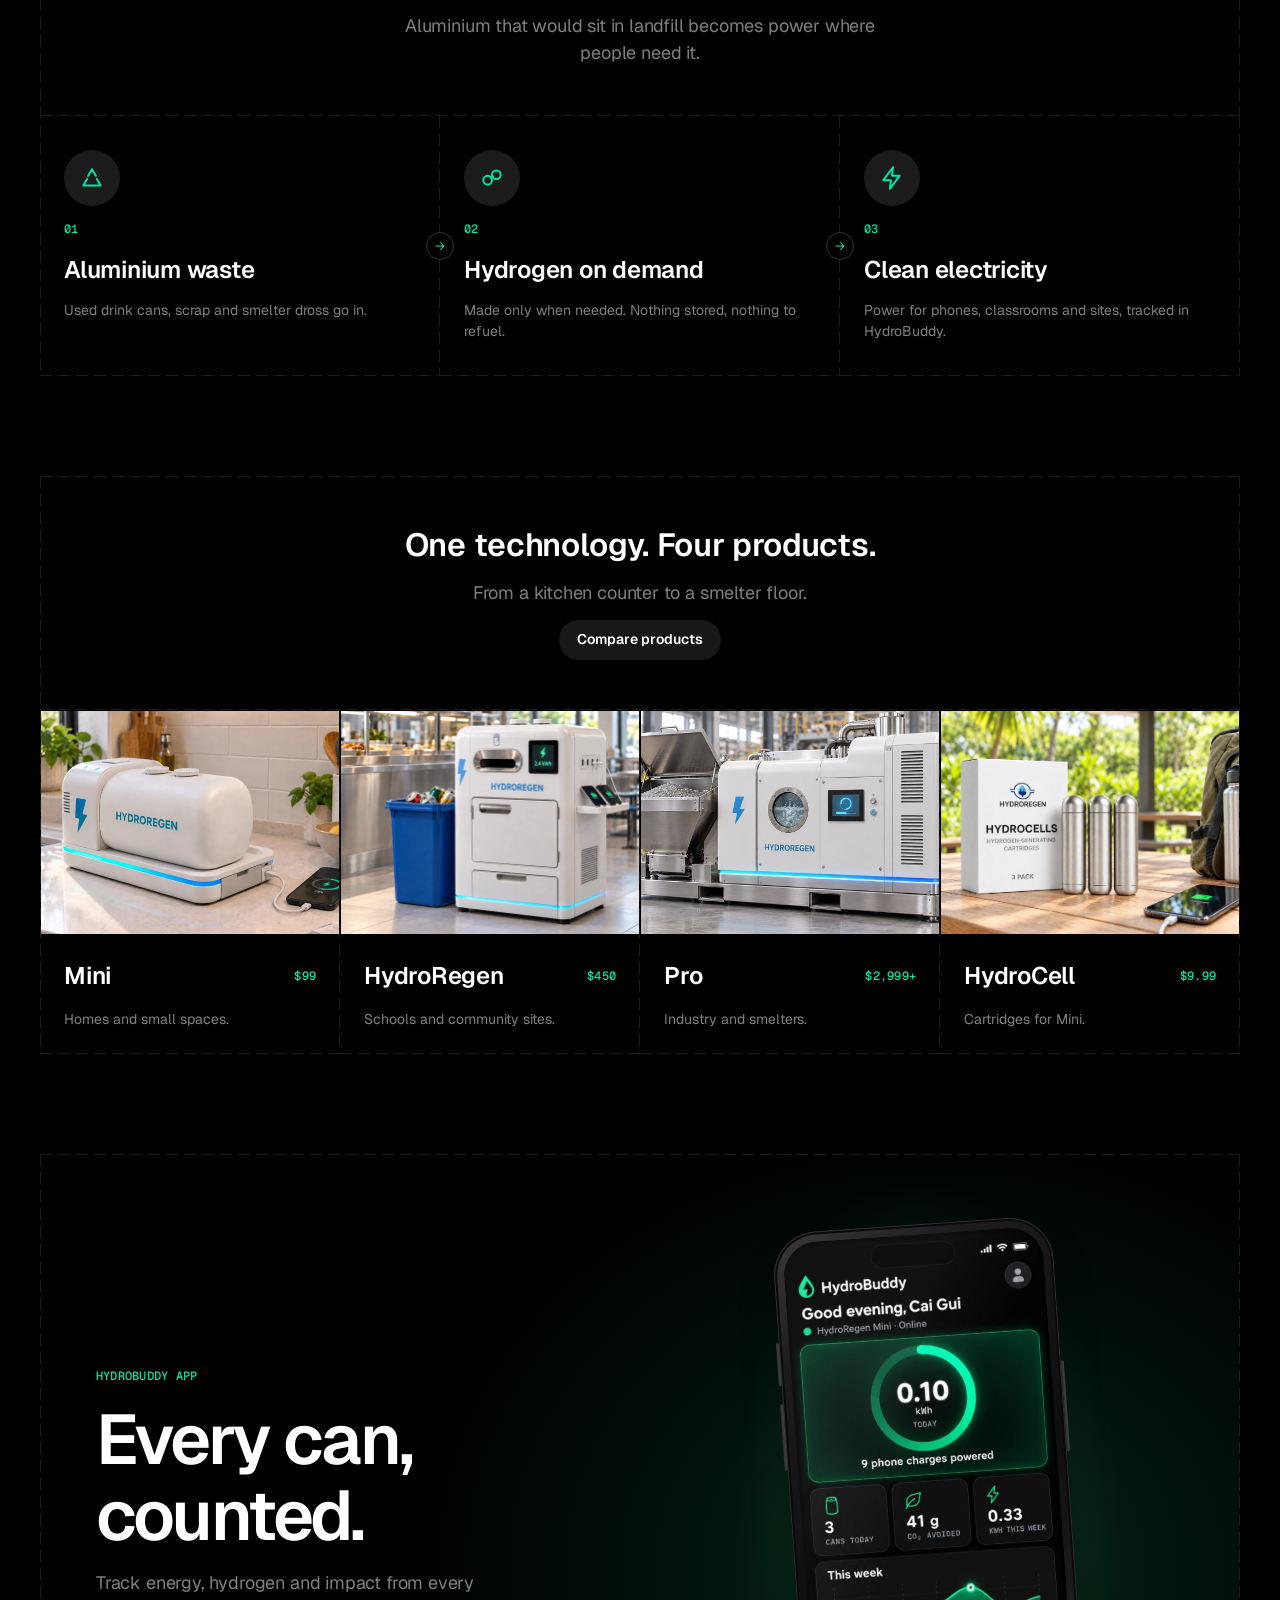
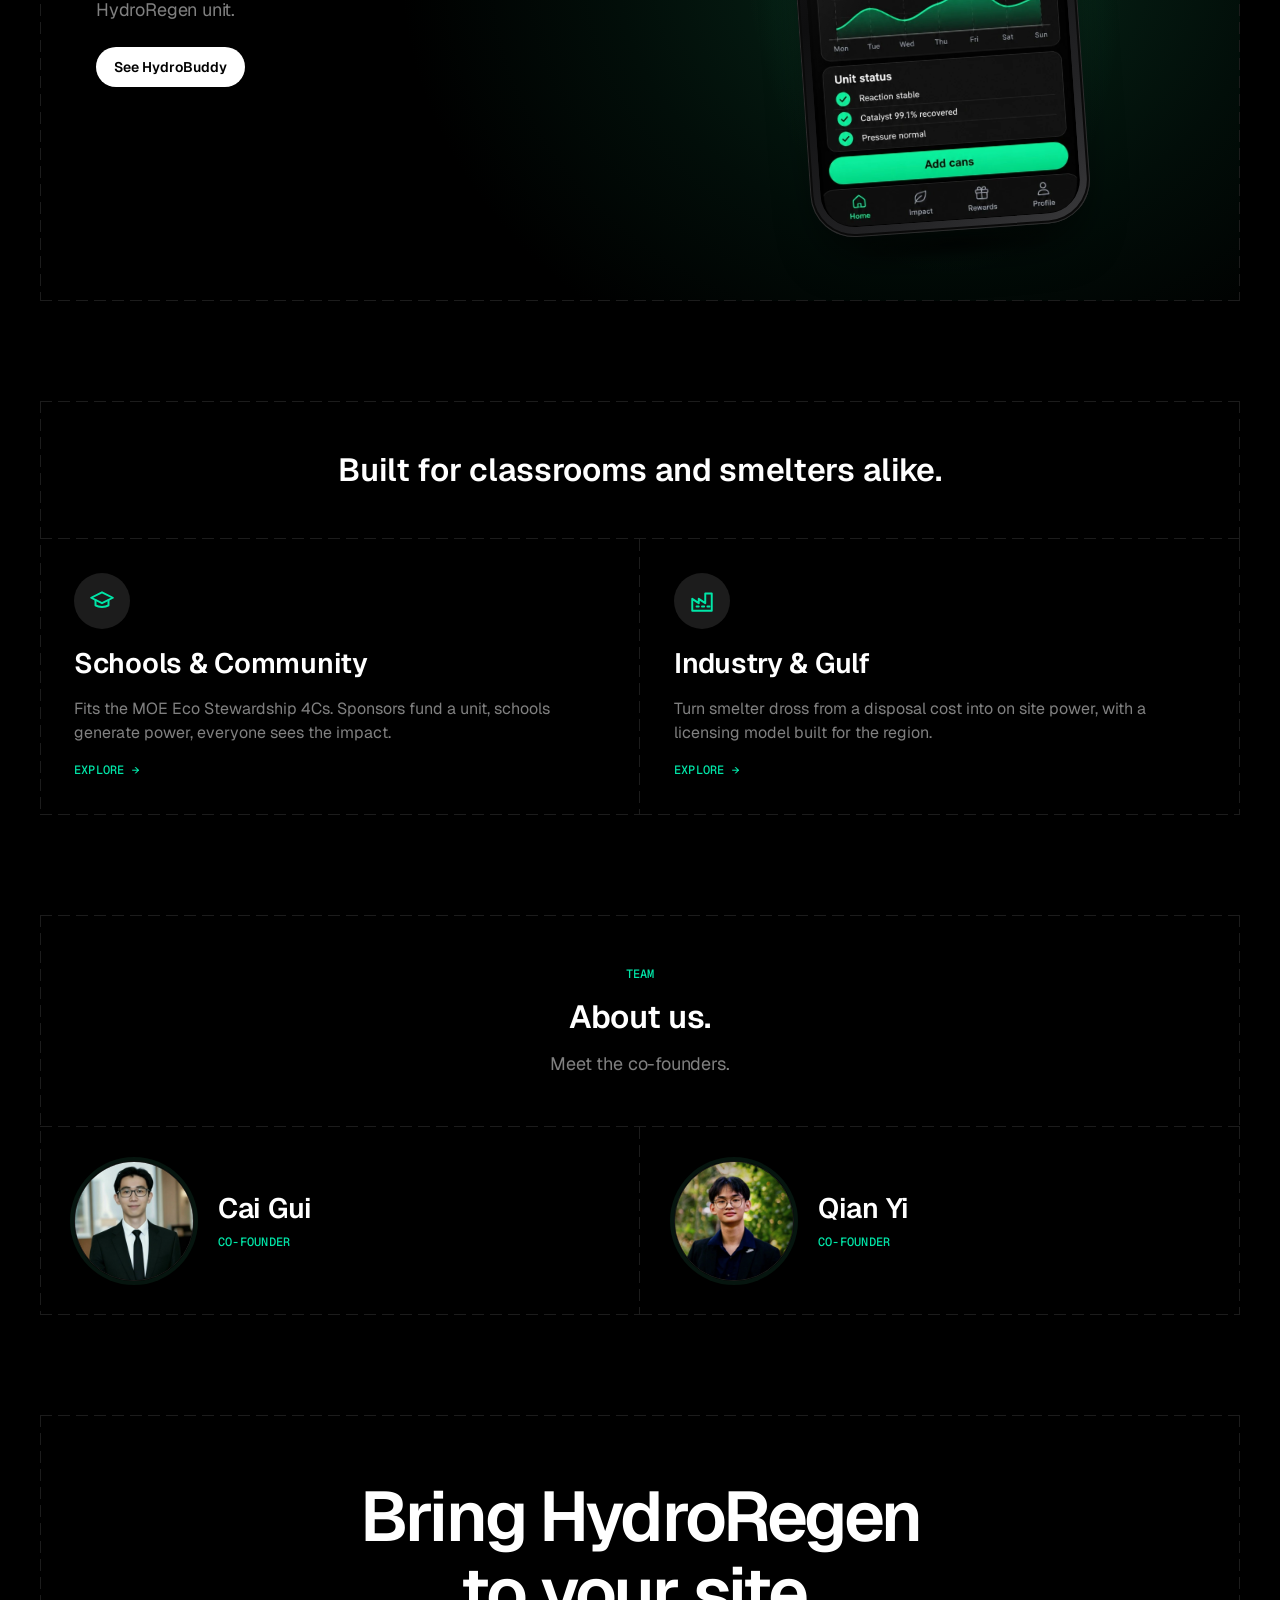
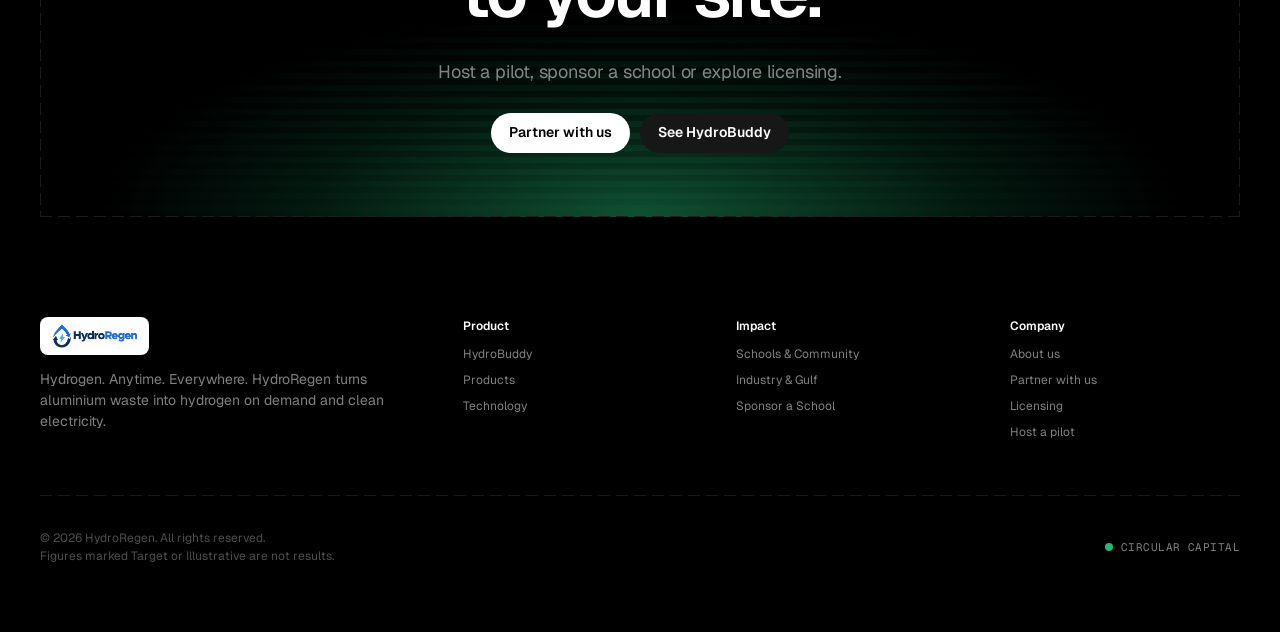
==== commit 928f6322: "Replace product photos with higher resolution versions Co-Authored-By: Claude Opus 5.5 <noreply@anth" ====
--- a/index.html
+++ b/index.html
@@ -96,7 +96,7 @@
       <a class="cell product card-hover reveal" href="products.html#mini"><i class="corner tl"></i><i class="corner tr"></i><i class="corner bl"></i><i class="corner br"></i><div class="ph"><img src="assets/img/hydroregen-mini.jpg" alt="HydroRegen Mini on a kitchen counter charging a phone" loading="lazy"></div><div class="info"><div class="row" style="justify-content:space-between"><h3 class="h4">Mini</h3><span class="mono accent">$99</span></div><p class="small">Homes and small spaces.</p></div></a>
       <a class="cell product card-hover reveal d1" href="products.html#hydroregen"><i class="corner tl"></i><i class="corner tr"></i><i class="corner bl"></i><i class="corner br"></i><div class="ph"><img src="assets/img/hydroregen-unit.jpg" alt="HydroRegen community unit" loading="lazy"></div><div class="info"><div class="row" style="justify-content:space-between"><h3 class="h4">HydroRegen</h3><span class="mono accent">$450</span></div><p class="small">Schools and community sites.</p></div></a>
       <a class="cell product card-hover reveal d2" href="products.html#pro"><i class="corner tl"></i><i class="corner tr"></i><i class="corner bl"></i><i class="corner br"></i><div class="ph"><img src="assets/img/hydroregen-pro.jpg" alt="HydroRegen Pro industrial unit" loading="lazy"></div><div class="info"><div class="row" style="justify-content:space-between"><h3 class="h4">Pro</h3><span class="mono accent">$2,999+</span></div><p class="small">Industry and smelters.</p></div></a>
-      <a class="cell product card-hover reveal d3" href="products.html#hydrocell"><i class="corner tl"></i><i class="corner tr"></i><i class="corner bl"></i><i class="corner br"></i><div class="ph contain" style="background:#fff"><img src="assets/img/hydrocell.jpg" alt="HydroCell cartridges and box" loading="lazy"></div><div class="info"><div class="row" style="justify-content:space-between"><h3 class="h4">HydroCell</h3><span class="mono accent">$9.99</span></div><p class="small">Cartridges for Mini.</p></div></a>
+      <a class="cell product card-hover reveal d3" href="products.html#hydrocell"><i class="corner tl"></i><i class="corner tr"></i><i class="corner bl"></i><i class="corner br"></i><div class="ph"><img src="assets/img/hydrocell.jpg" alt="HydroCell cartridges and box" loading="lazy"></div><div class="info"><div class="row" style="justify-content:space-between"><h3 class="h4">HydroCell</h3><span class="mono accent">$9.99</span></div><p class="small">Cartridges for Mini.</p></div></a>
     </div>
   </div>
 </section>
@@ -177,7 +177,7 @@
       </div>
     </div>
     <div class="footer-bottom">
-      <span>© <span data-year>2026</span> HydroRegen. All rights reserved.</span>
+      <span>© <span data-year>2026</span> HydroRegen. All rights reserved.<br>Figures marked Target or Illustrative are not results.</span>
       <span class="cc"><i></i>Circular Capital</span>
     </div>
   </div>
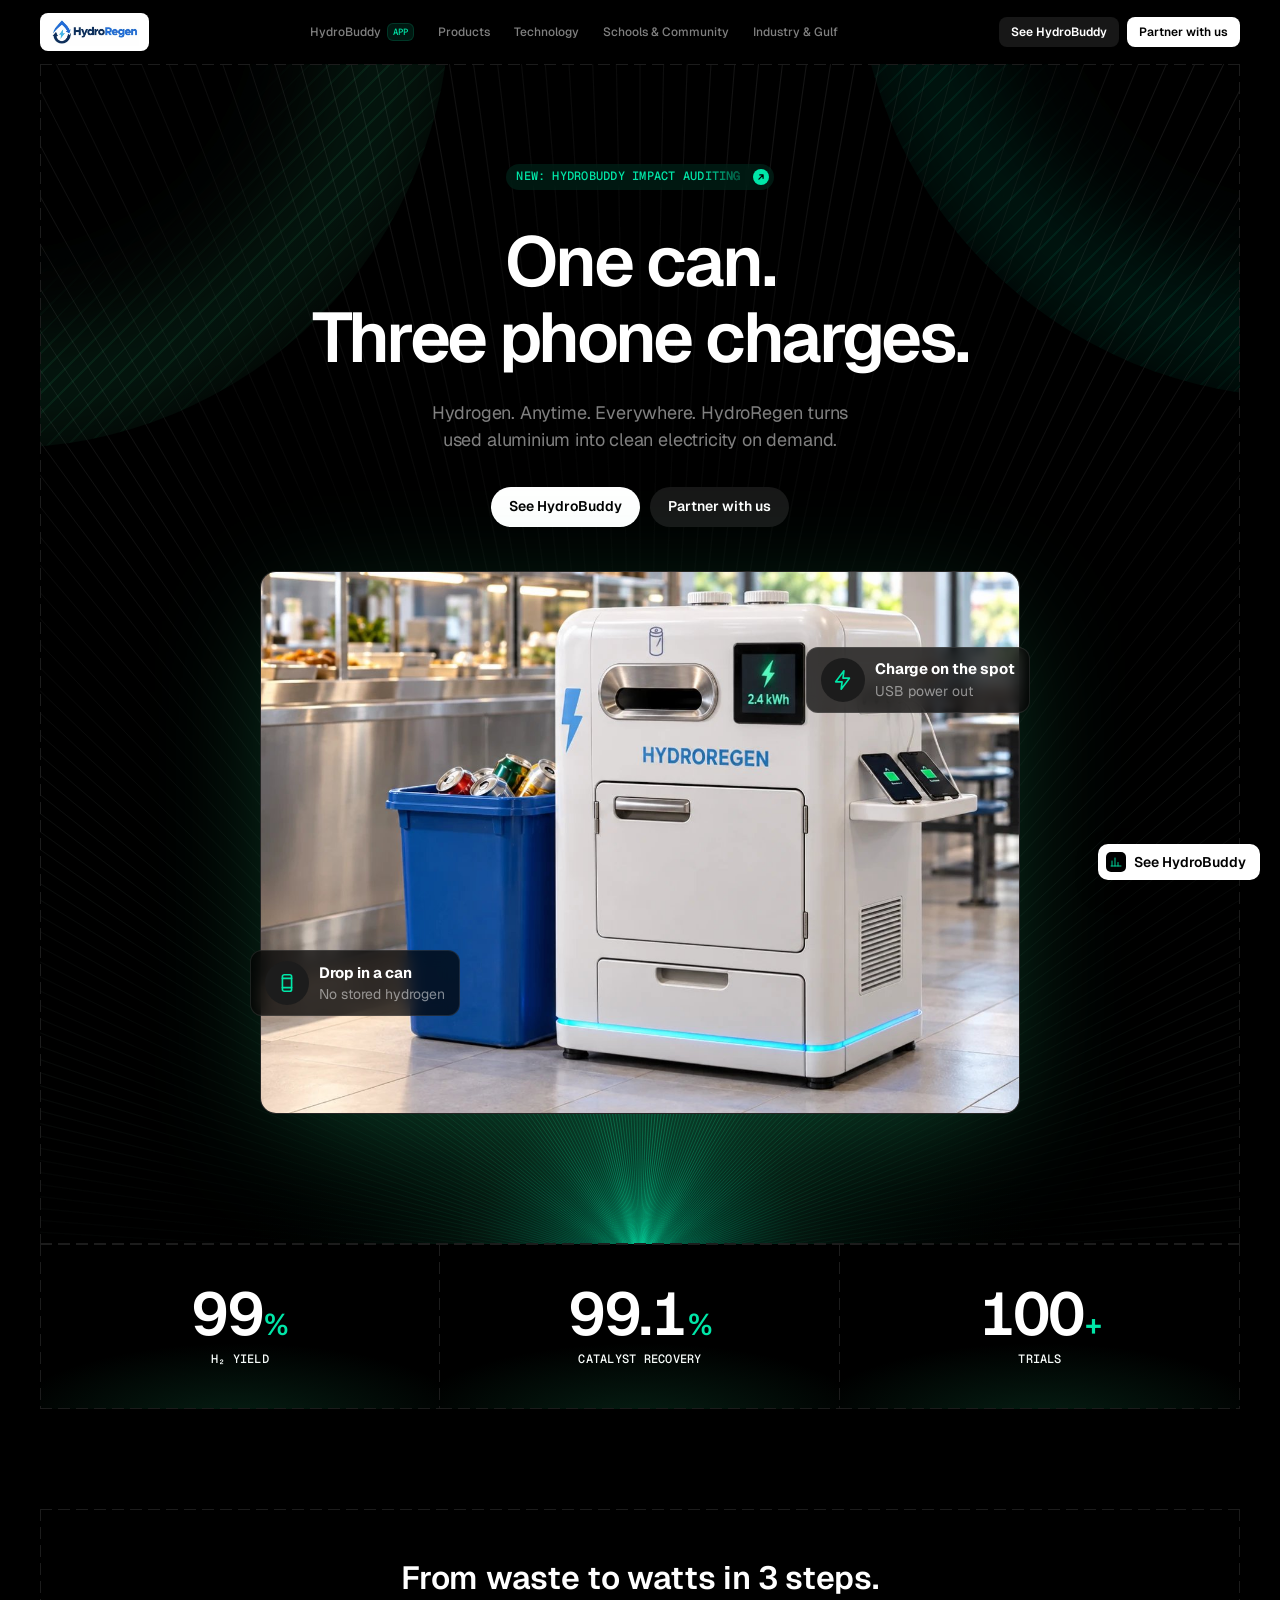
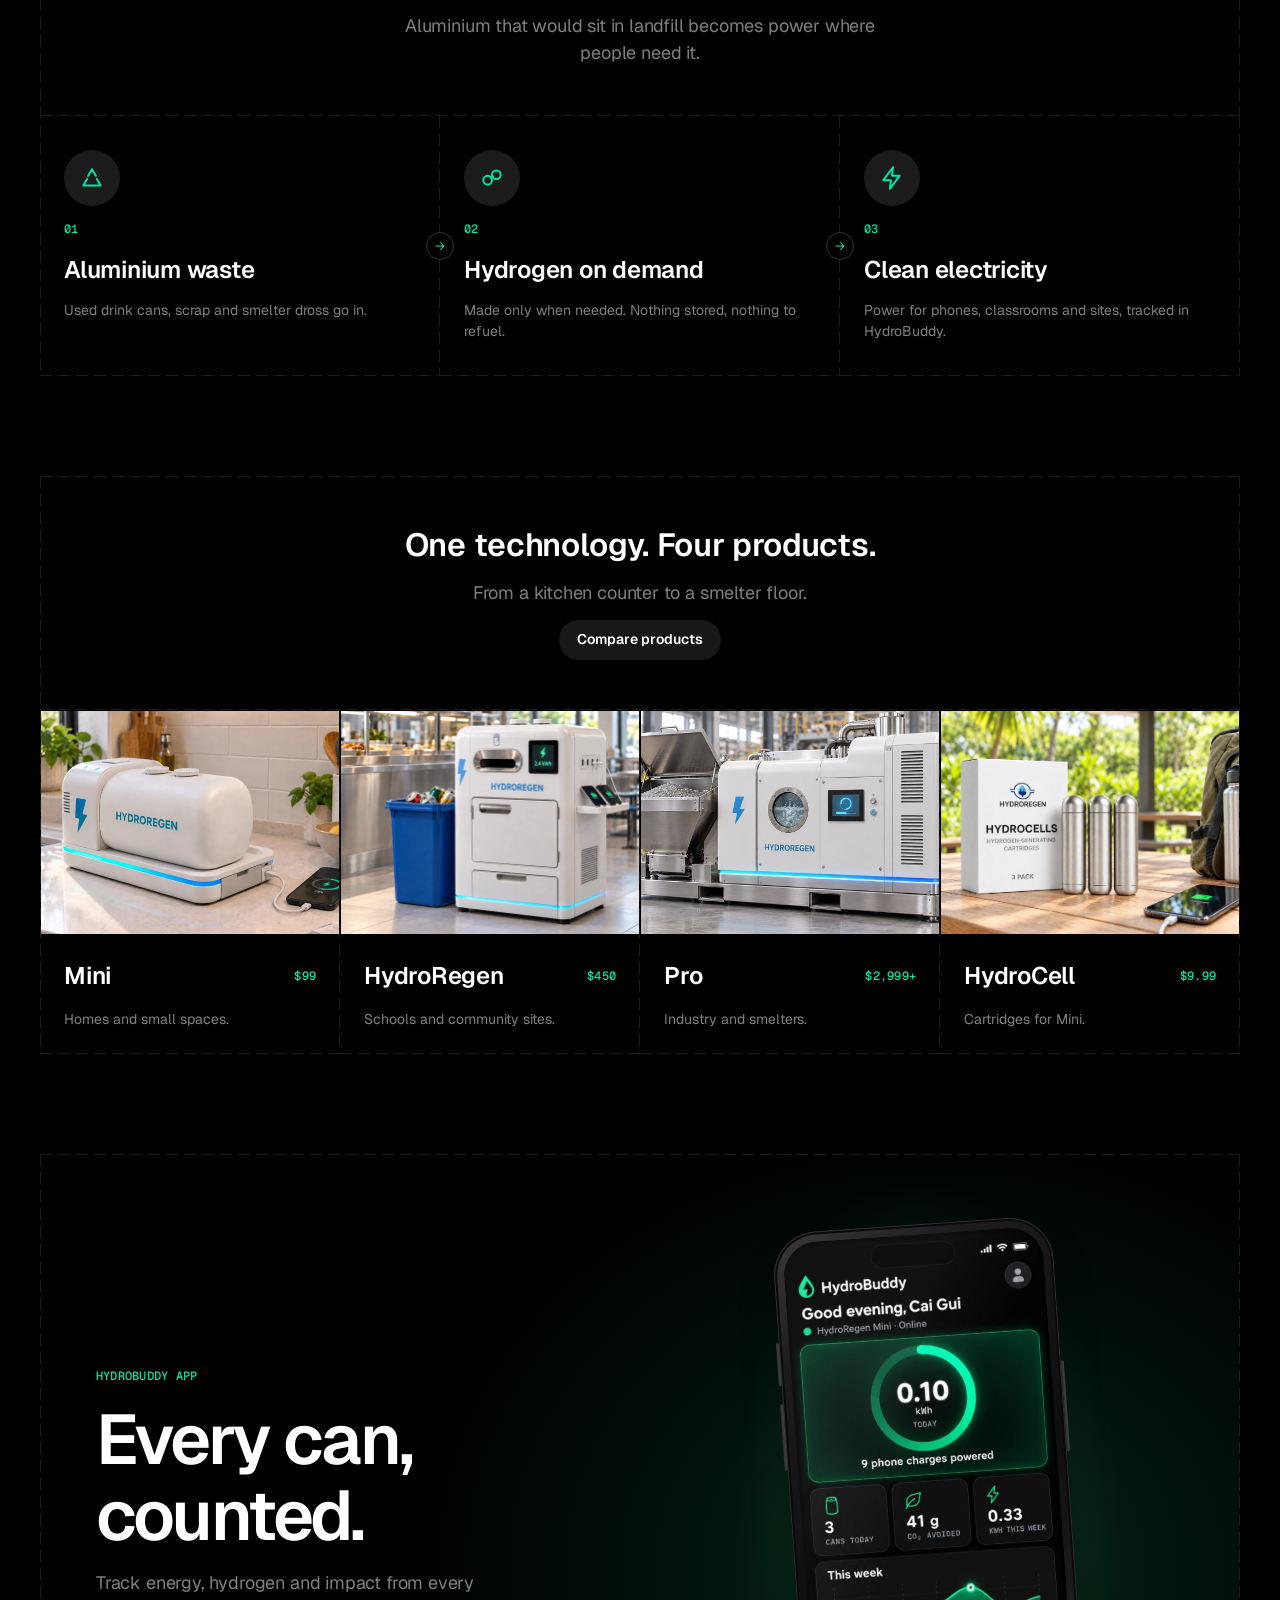
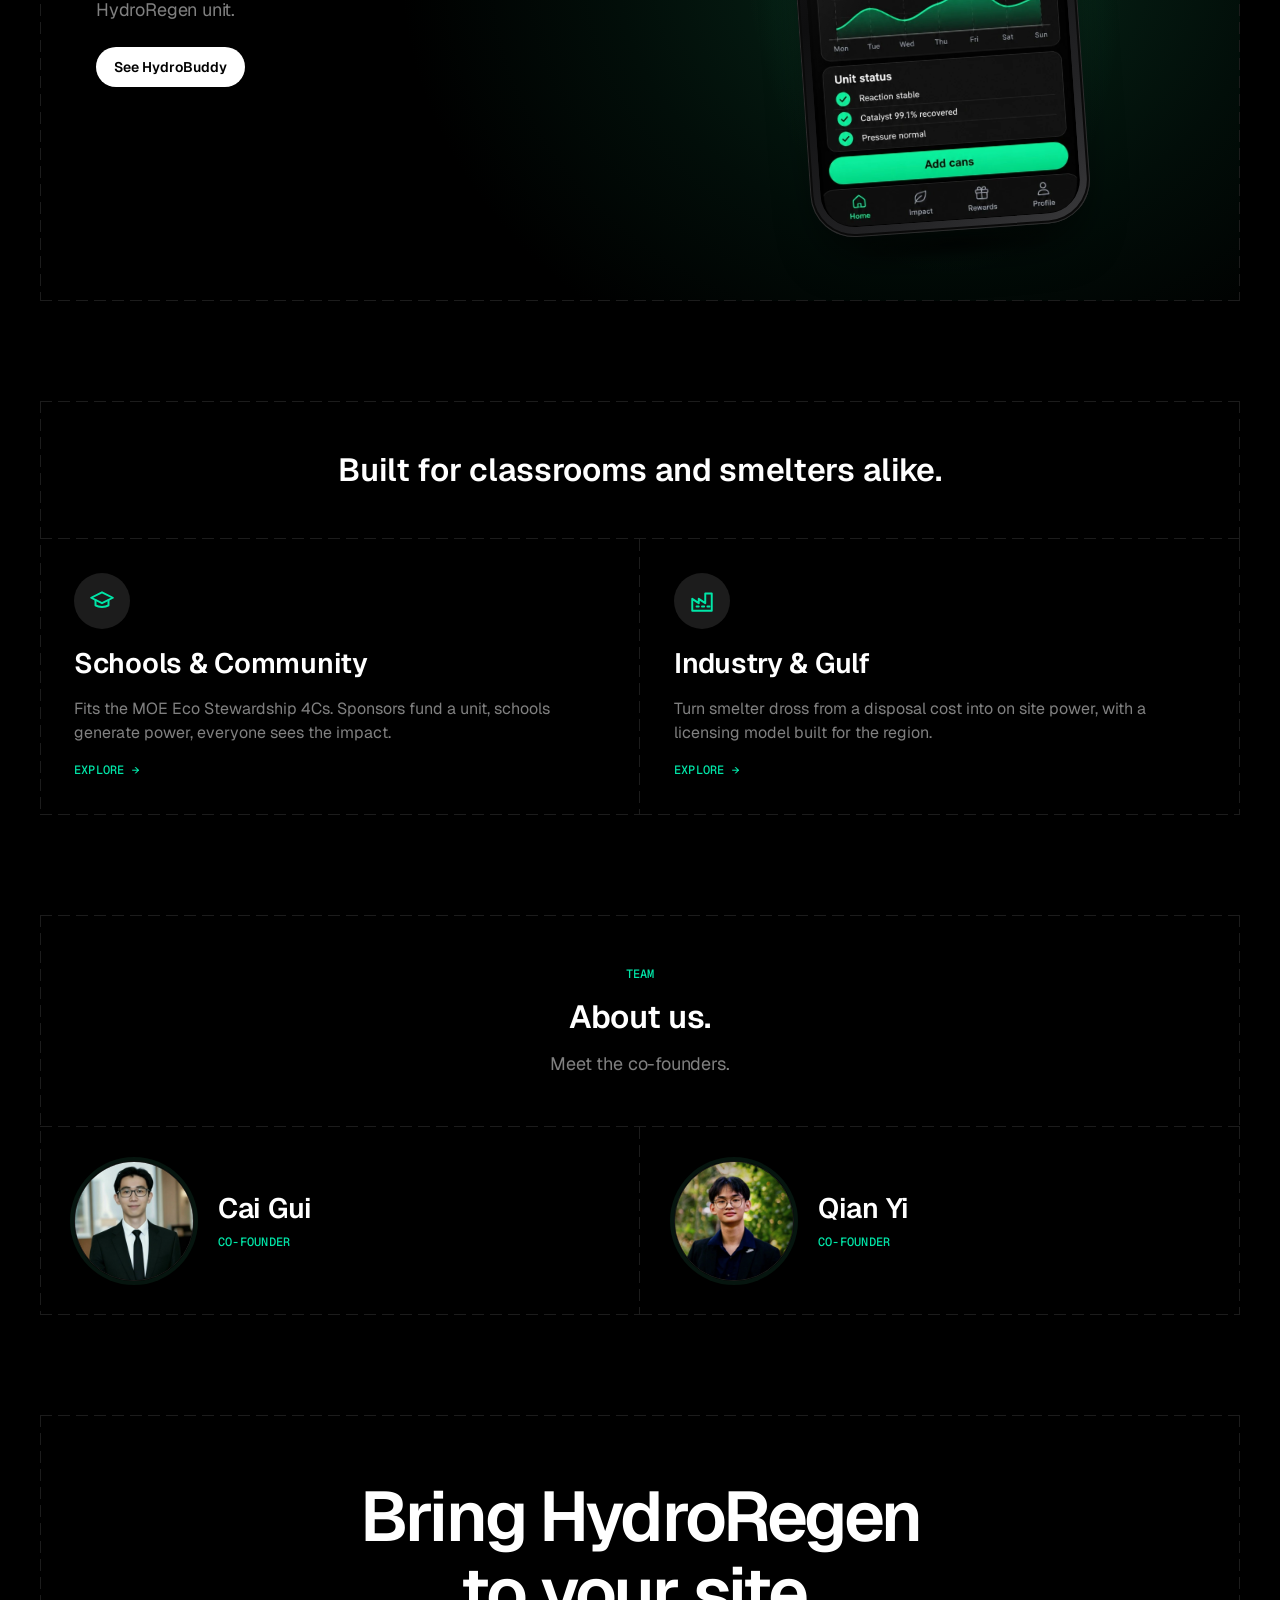
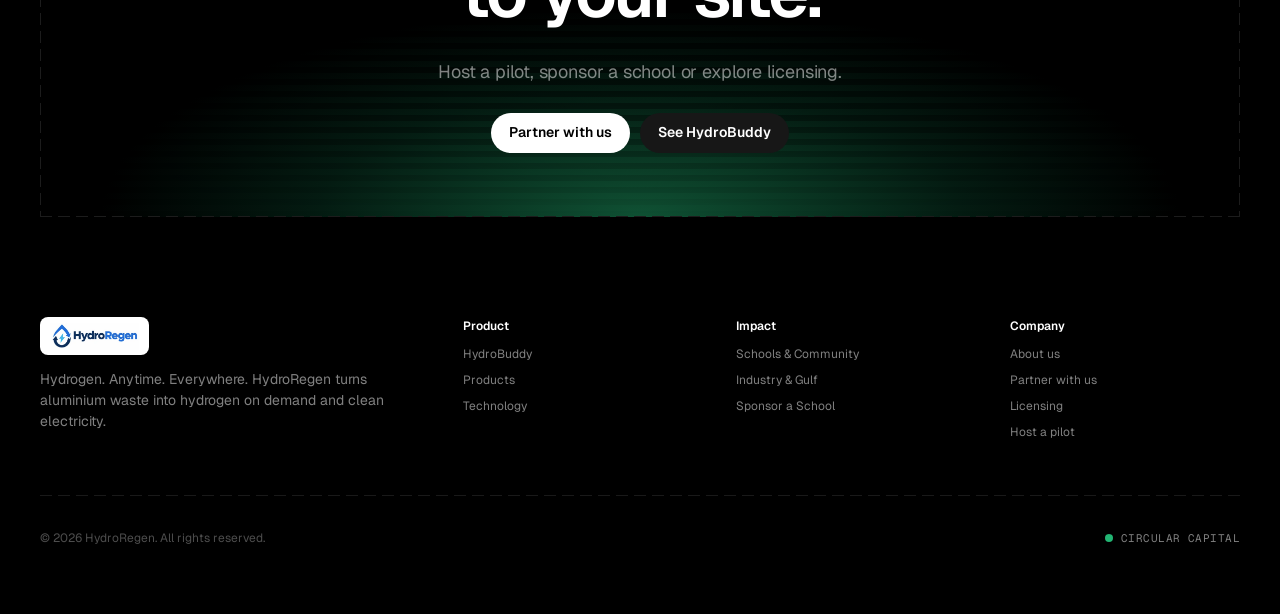
==== commit 38734271: "Merge remote-tracking branch 'origin/claude/blissful-ptolemy-uer3ch' into claude/blissful-ptolemy-ue" ====
--- a/index.html
+++ b/index.html
@@ -177,7 +177,7 @@
       </div>
     </div>
     <div class="footer-bottom">
-      <span>© <span data-year>2026</span> HydroRegen. All rights reserved.<br>Figures marked Target or Illustrative are not results.</span>
+      <span>© <span data-year>2026</span> HydroRegen. All rights reserved.</span>
       <span class="cc"><i></i>Circular Capital</span>
     </div>
   </div>
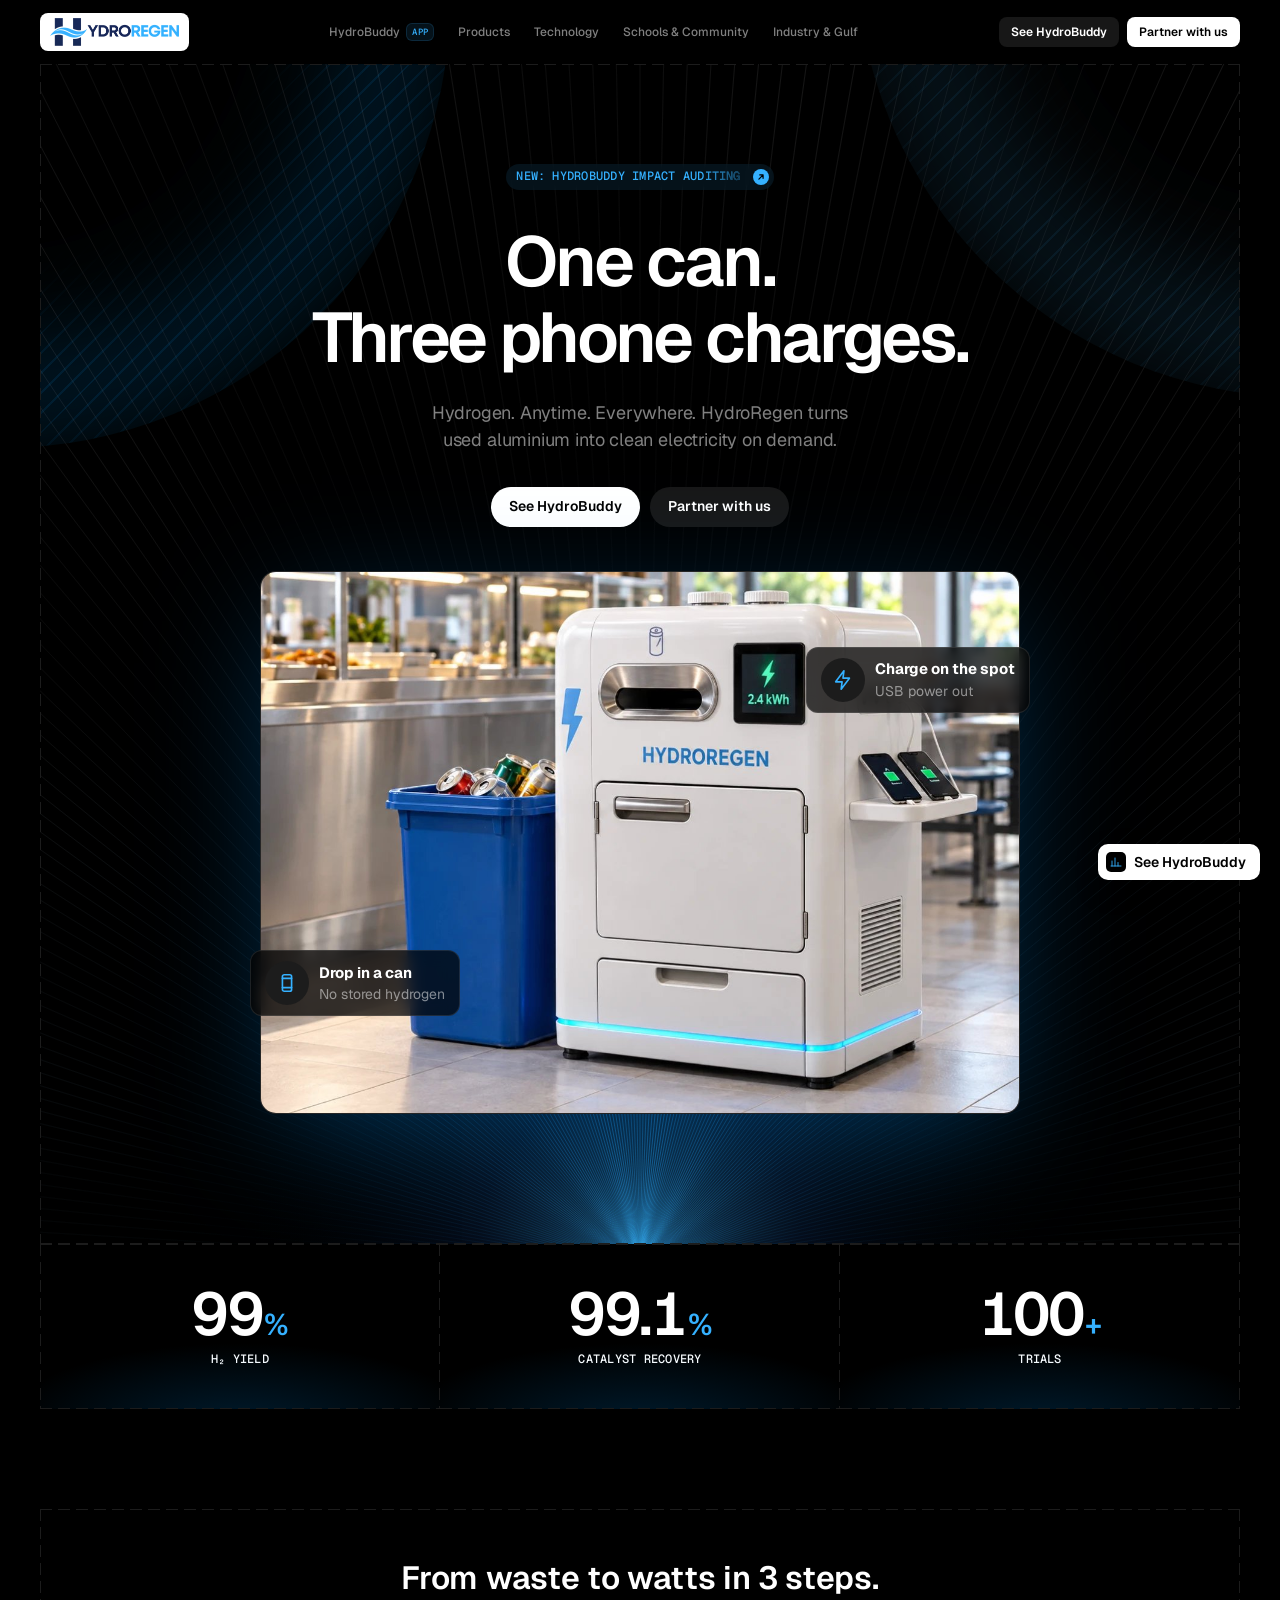
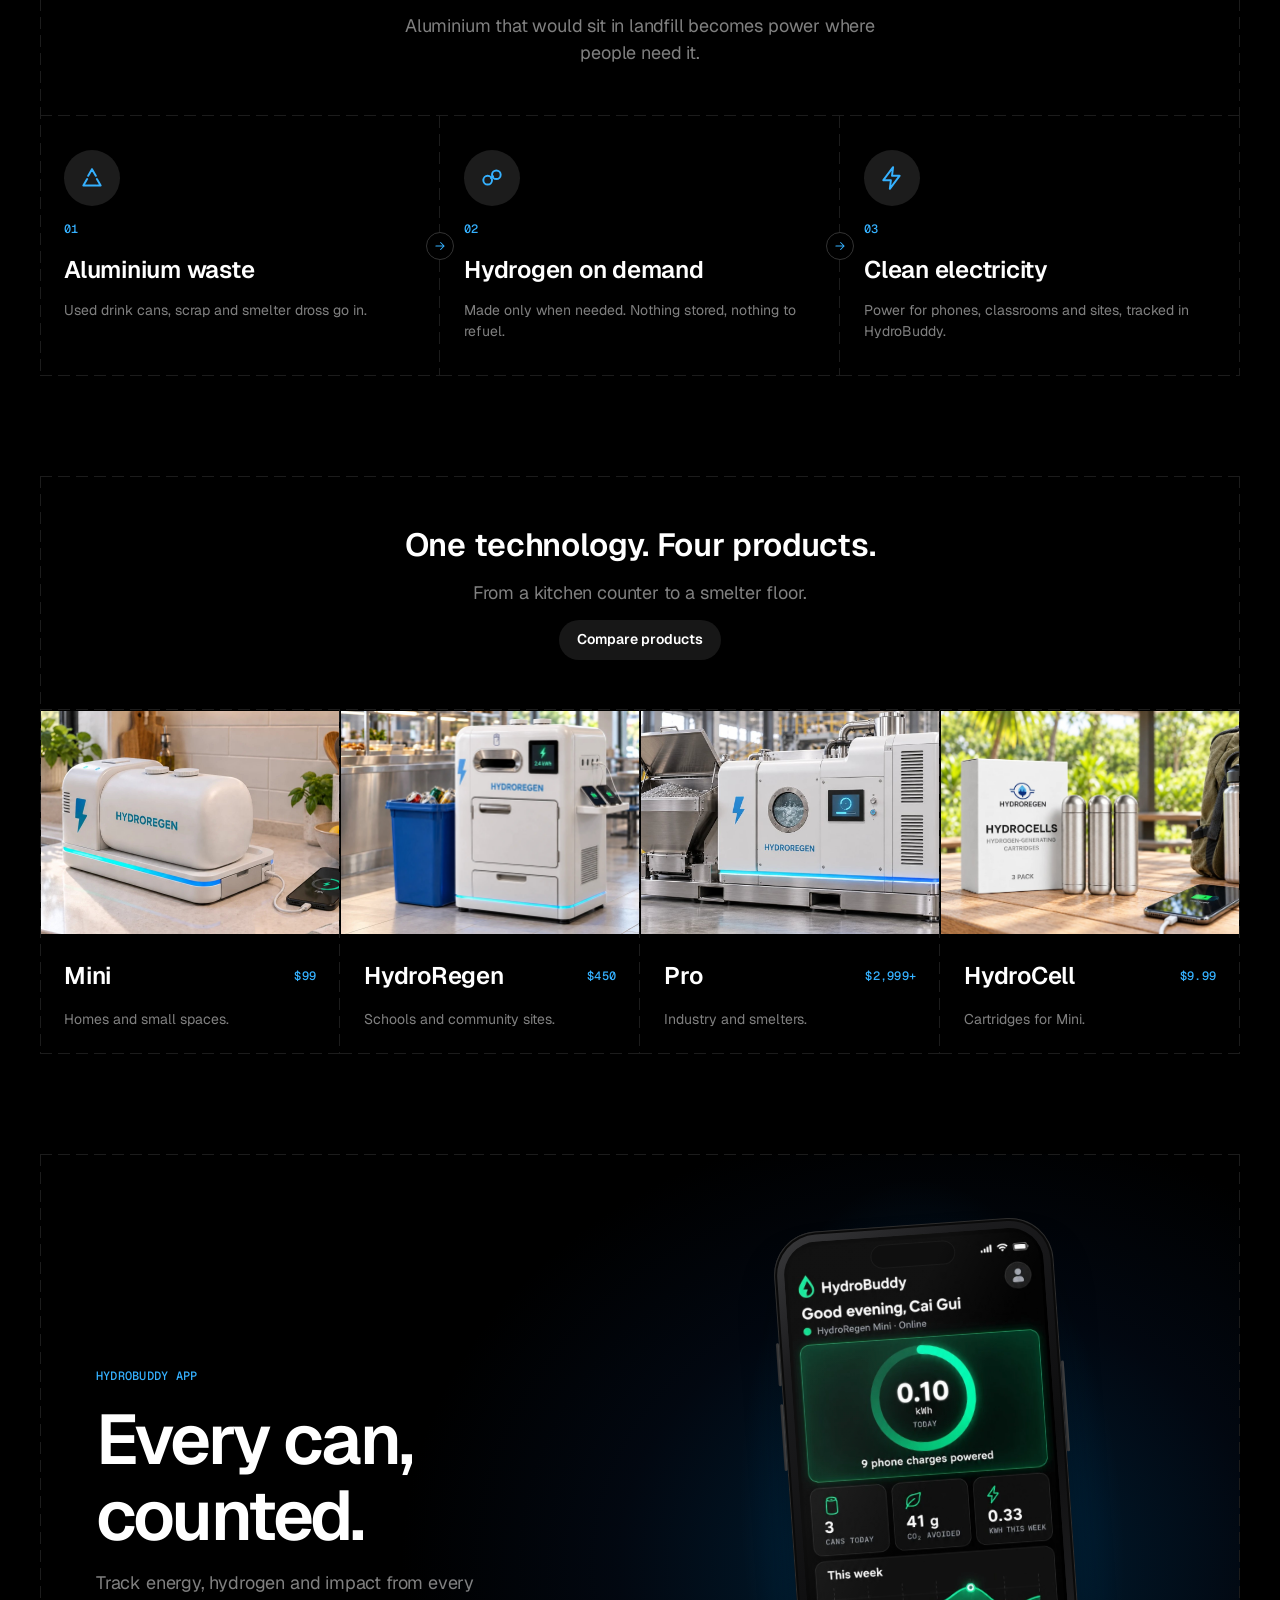
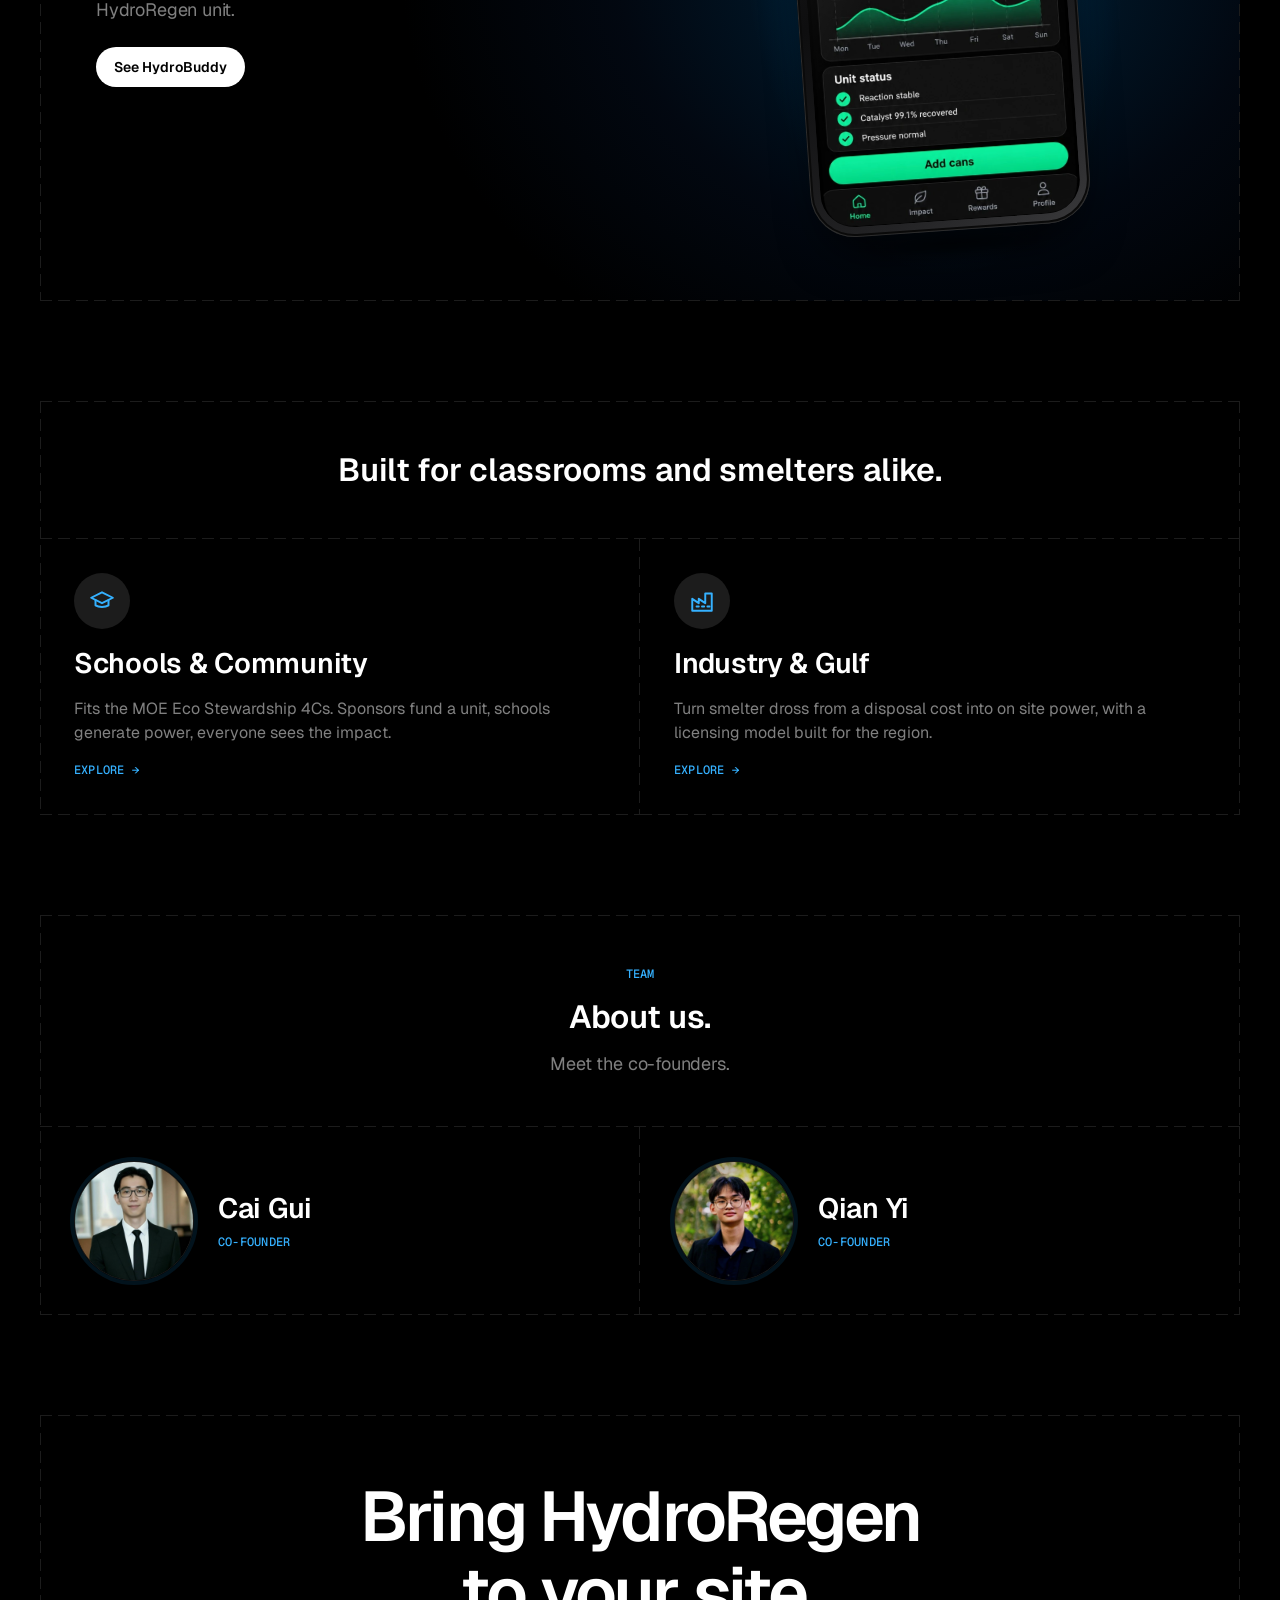
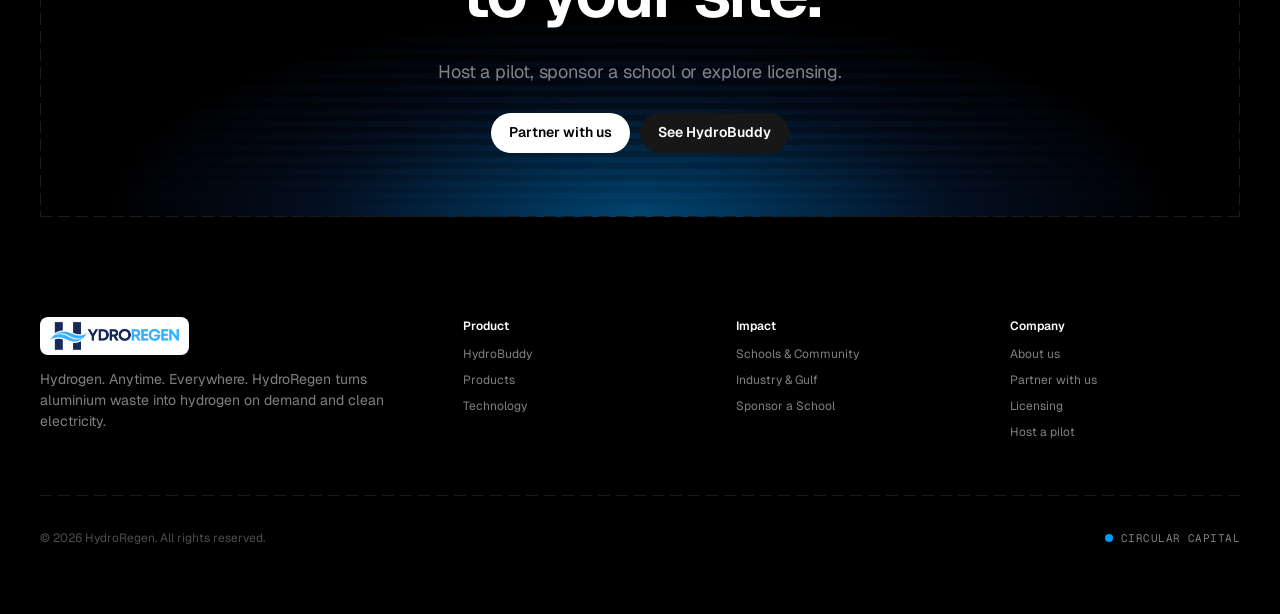
==== commit 84a6984a: "Switch brand colours from green to logo blue and use new HydroRegen logo Co-Authored-By: Claude Opus" ====
--- a/index.html
+++ b/index.html
@@ -22,7 +22,7 @@
 <a class="sr-only" href="#main">Skip to content</a>
 <header class="nav">
   <div class="nav-inner">
-    <a class="logo-chip" href="index.html" aria-label="HydroRegen home" aria-current="page"><img src="assets/img/logo.png" alt="HydroRegen" width="350" height="110"></a>
+    <a class="logo-chip" href="index.html" aria-label="HydroRegen home" aria-current="page"><img src="assets/img/logo.png" alt="HydroRegen" width="514" height="112"></a>
     <ul class="nav-links"><li><a href="hydrobuddy.html">HydroBuddy<span class="tagger">APP</span></a></li><li><a href="products.html">Products</a></li><li><a href="technology.html">Technology</a></li><li><a href="schools.html">Schools &amp; Community</a></li><li><a href="industry.html">Industry &amp; Gulf</a></li></ul>
     <div class="nav-cta">
       <a class="btn btn-secondary" data-roll href="hydrobuddy.html">See HydroBuddy</a>
@@ -154,7 +154,7 @@
   <div class="wrap">
     <div class="footer-top">
       <div class="stack" style="gap:14px">
-        <a class="logo-chip" href="index.html" aria-label="HydroRegen home" style="align-self:flex-start"><img src="assets/img/logo.png" alt="HydroRegen" width="350" height="110"></a>
+        <a class="logo-chip" href="index.html" aria-label="HydroRegen home" style="align-self:flex-start"><img src="assets/img/logo.png" alt="HydroRegen" width="514" height="112"></a>
         <p class="small maxw-sm">Hydrogen. Anytime. Everywhere. HydroRegen turns aluminium waste into hydrogen on demand and clean electricity.</p>
       </div>
       <div class="footer-cols">
--- a/assets/css/style.css
+++ b/assets/css/style.css
@@ -1,5 +1,5 @@
 /* HydroRegen design system
-   Based on Jet layout language, recoloured blue → green.
+   Based on Jet layout language, in HydroRegen blue.
    Edit colour + font tokens here; every page reads from them. */
 
 :root {
@@ -17,10 +17,10 @@
   --border: #333;
   --overlay: rgba(0, 0, 0, 0.9);
 
-  /* Green palette (replaces Jet blue / teal) */
-  --accent: #22b573;      /* primary, replaces #0099FF */
-  --accent-2: #00e6a8;    /* secondary, replaces #00E6C5 */
-  --deep: #0b4d32;        /* gradients + glows */
+  /* Blue palette (matches HydroRegen logo) */
+  --accent: #0099ff;      /* primary blue */
+  --accent-2: #35b1ff;    /* logo light blue */
+  --deep: #0b2a5c;        /* logo navy, gradients + glows */
 
   /* Type */
   --font: "Geist", "Inter", system-ui, -apple-system, "Segoe UI", sans-serif;
@@ -139,7 +139,7 @@
 .nav-cta .btn { height: 30px; font-size: 12px; border-radius: 8px; padding: 0 12px; }
 .tagger {
   font-family: var(--mono); font-size: 9px; font-weight: 500; letter-spacing: .02em; text-transform: uppercase;
-  color: var(--accent-2); background: rgba(0, 230, 168, .1); border: 1px solid rgba(0, 230, 168, .15);
+  color: var(--accent-2); background: rgba(53, 177, 255, .1); border: 1px solid rgba(53, 177, 255, .15);
   border-radius: 6px; padding: 1px 5px; line-height: 1.6;
 }
 .menu-btn { width: 40px; height: 40px; display: grid; place-items: center; background: none; border: 0; cursor: pointer; padding: 0; }
@@ -233,13 +233,13 @@
 .hero-bg canvas { position: absolute; inset: 0; width: 100%; height: 100%; }
 .hero-bg .glow {
   position: absolute; width: 70vmax; height: 70vmax; border-radius: 50%;
-  border: 9vmax solid rgba(34, 181, 115, .22); filter: blur(40px);
+  border: 9vmax solid rgba(0, 153, 255, .22); filter: blur(40px);
   -webkit-mask: repeating-linear-gradient(135deg, #000 0 2px, rgba(0,0,0,.55) 2px 14px);
   mask: repeating-linear-gradient(135deg, #000 0 2px, rgba(0,0,0,.55) 2px 14px);
   animation: drift 18s ease-in-out infinite alternate;
 }
 .hero-bg .glow.a { left: -38vmax; top: -40vmax; }
-.hero-bg .glow.b { right: -40vmax; top: -44vmax; border-color: rgba(0, 230, 168, .16); animation-duration: 22s; animation-direction: alternate-reverse; }
+.hero-bg .glow.b { right: -40vmax; top: -44vmax; border-color: rgba(53, 177, 255, .16); animation-duration: 22s; animation-direction: alternate-reverse; }
 @keyframes drift { to { transform: translate(3vmax, 2vmax) rotate(8deg); } }
 .hero-bg .grain {
   position: absolute; inset: 0; opacity: .14; mix-blend-mode: overlay;
@@ -247,7 +247,7 @@
 }
 .hero-bg .vignette { position: absolute; inset: 0; background: radial-gradient(60% 55% at 50% 45%, rgba(0,0,0,.85), transparent 75%); }
 .hero-media { position: relative; width: 100%; max-width: 760px; margin-top: 10px; }
-.hero-media .media-card { border-radius: 16px; overflow: hidden; border: 1px solid var(--hair); background: var(--card); box-shadow: 0 30px 120px -20px rgba(34,181,115,.35); }
+.hero-media .media-card { border-radius: 16px; overflow: hidden; border: 1px solid var(--hair); background: var(--card); box-shadow: 0 30px 120px -20px rgba(0, 153, 255,.35); }
 .hero-media .media-card img { width: 100%; height: auto; aspect-ratio: 866 / 618; object-fit: cover; }
 .hero-media .floating {
   position: absolute; display: flex; align-items: center; gap: 10px; padding: 10px 14px; border-radius: 12px;
@@ -278,7 +278,7 @@
 .step { display: flex; gap: 14px; align-items: flex-start; padding: 24px; }
 .step .num { font-family: var(--mono); font-size: 12px; color: var(--accent-2); }
 .card-hover { transition: background .3s; }
-.card-hover:hover { background: rgba(34, 181, 115, .04); }
+.card-hover:hover { background: rgba(0, 153, 255, .04); }
 .corner { position: absolute; width: 6px; height: 6px; background: var(--accent-2); opacity: 0; transition: opacity .3s; z-index: 3; }
 .card-hover:hover .corner { opacity: 1; }
 .corner.tl { top: -3px; left: -3px; } .corner.tr { top: -3px; right: -3px; }
@@ -287,7 +287,7 @@
 /* Dotted texture panel (stands in for Jet dither illustrations) */
 .dots {
   position: absolute; inset: 0; pointer-events: none; opacity: .5;
-  background-image: radial-gradient(rgba(0, 230, 168, .55) 1px, transparent 1.4px);
+  background-image: radial-gradient(rgba(53, 177, 255, .55) 1px, transparent 1.4px);
   background-size: 14px 14px;
   -webkit-mask: radial-gradient(70% 80% at 70% 20%, #000, transparent 70%);
   mask: radial-gradient(70% 80% at 70% 20%, #000, transparent 70%);
@@ -308,7 +308,7 @@
 .stat .v small { font-size: .5em; letter-spacing: -0.02em; color: var(--accent-2); margin-left: 2px; }
 .stat::before {
   content: ""; position: absolute; left: 50%; bottom: -60%; width: 120%; height: 100%; transform: translateX(-50%);
-  background: radial-gradient(closest-side, rgba(34,181,115,.18), transparent); pointer-events: none;
+  background: radial-gradient(closest-side, rgba(0, 153, 255,.18), transparent); pointer-events: none;
 }
 
 /* Flow strip */
@@ -357,7 +357,7 @@
 /* ---------- HydroBuddy dashboard mockup ---------- */
 .dash {
   border-radius: 16px; border: 1px solid var(--hair); background: linear-gradient(180deg, #0a0a0a, #050505);
-  overflow: hidden; box-shadow: 0 40px 140px -40px rgba(34,181,115,.45); text-align: left;
+  overflow: hidden; box-shadow: 0 40px 140px -40px rgba(0, 153, 255,.45); text-align: left;
 }
 .dash-top { display: flex; align-items: center; justify-content: space-between; gap: 10px; padding: 12px 16px; border-bottom: 1px solid var(--hair); }
 .dash-top .lights { display: flex; gap: 6px; }
@@ -393,7 +393,7 @@
 .price-card { display: flex; flex-direction: column; gap: 24px; }
 .price-card .amt { font-size: 2.6rem; font-weight: 600; letter-spacing: -0.04em; line-height: 1; }
 .price-card .amt small { font-size: 14px; font-weight: 500; color: var(--muted); letter-spacing: 0; margin-left: 4px; }
-.price-card.featured { background: radial-gradient(120% 80% at 50% 0%, rgba(34,181,115,.14), transparent 60%); }
+.price-card.featured { background: radial-gradient(120% 80% at 50% 0%, rgba(0, 153, 255,.14), transparent 60%); }
 
 /* 4C grid */
 .c-letter { font-size: 3.4rem; font-weight: 600; letter-spacing: -0.05em; line-height: 1; color: transparent; -webkit-text-stroke: 1px var(--accent-2); }
@@ -403,7 +403,7 @@
 @media (min-width: 1000px) { .eq { grid-template-columns: 1fr auto 1fr auto 1fr auto 1.1fr; } }
 .eq .op { display: grid; place-items: center; font-size: 1.6rem; color: var(--accent-2); padding: 8px 14px; font-weight: 300; }
 .eq .term { padding: 28px 24px; display: flex; flex-direction: column; gap: 10px; }
-.eq .term.total { background: radial-gradient(100% 100% at 50% 0%, rgba(34,181,115,.18), transparent 70%); }
+.eq .term.total { background: radial-gradient(100% 100% at 50% 0%, rgba(0, 153, 255,.18), transparent 70%); }
 
 /* Big number flow (dross story) */
 .bignum { font-size: 3.6rem; font-weight: 600; letter-spacing: -0.05em; line-height: 1; }
@@ -411,16 +411,16 @@
 
 /* Science panels */
 .sci { display: flex; flex-direction: column; gap: 18px; padding: 28px 24px; }
-.sci svg.ill { width: 100%; height: auto; max-height: 220px; background: radial-gradient(70% 70% at 50% 60%, rgba(34,181,115,.12), transparent 70%); border-radius: 12px; }
+.sci svg.ill { width: 100%; height: auto; max-height: 220px; background: radial-gradient(70% 70% at 50% 60%, rgba(0, 153, 255,.12), transparent 70%); border-radius: 12px; }
 .sci .step-k { font-family: var(--mono); font-size: 12px; color: var(--accent-2); text-transform: uppercase; letter-spacing: .03em; }
 
 /* Rings (safety) */
 .rings { position: relative; width: min(260px, 70vw); aspect-ratio: 1; margin: 0 auto; }
-.rings i { position: absolute; border-radius: 50%; border: 1px dashed rgba(0,230,168,.5); animation: spin 40s linear infinite; }
+.rings i { position: absolute; border-radius: 50%; border: 1px dashed rgba(53, 177, 255,.5); animation: spin 40s linear infinite; }
 .rings i:nth-child(1) { inset: 0; }
-.rings i:nth-child(2) { inset: 13%; animation-direction: reverse; border-color: rgba(0,230,168,.4); }
-.rings i:nth-child(3) { inset: 26%; border-color: rgba(0,230,168,.3); }
-.rings i:nth-child(4) { inset: 39%; animation-direction: reverse; border-style: solid; border-color: rgba(34,181,115,.6); background: radial-gradient(closest-side, rgba(34,181,115,.35), transparent); }
+.rings i:nth-child(2) { inset: 13%; animation-direction: reverse; border-color: rgba(53, 177, 255,.4); }
+.rings i:nth-child(3) { inset: 26%; border-color: rgba(53, 177, 255,.3); }
+.rings i:nth-child(4) { inset: 39%; animation-direction: reverse; border-style: solid; border-color: rgba(0, 153, 255,.6); background: radial-gradient(closest-side, rgba(0, 153, 255,.35), transparent); }
 .rings b { position: absolute; inset: 0; display: grid; place-items: center; font-family: var(--mono); font-size: 11px; color: var(--accent-2); text-transform: uppercase; letter-spacing: .04em; text-align: center; }
 @keyframes spin { to { transform: rotate(360deg); } }
 
@@ -448,7 +448,7 @@
 .cta-bg { position: absolute; inset: 0; z-index: 1; pointer-events: none; }
 .cta-bg::before {
   content: ""; position: absolute; left: 50%; bottom: -70%; width: 120%; height: 140%; transform: translateX(-50%);
-  background: radial-gradient(closest-side, rgba(34,181,115,.45), rgba(11,77,50,.35) 45%, transparent 75%);
+  background: radial-gradient(closest-side, rgba(0, 153, 255,.45), rgba(11, 42, 92,.35) 45%, transparent 75%);
   animation: breathe 5s ease-in-out infinite;
 }
 .cta-bg::after {
@@ -476,7 +476,7 @@
 @media (min-width: 810px) { .form .two { display: grid; grid-template-columns: 1fr 1fr; gap: 14px; } }
 @media (max-width: 809.98px) { .form .two { display: grid; gap: 14px; } }
 .track { cursor: pointer; text-align: left; background: none; border: 0; width: 100%; color: inherit; }
-.track[aria-pressed="true"] { background: radial-gradient(120% 90% at 50% 0%, rgba(34,181,115,.16), transparent 65%); }
+.track[aria-pressed="true"] { background: radial-gradient(120% 90% at 50% 0%, rgba(0, 153, 255,.16), transparent 65%); }
 .track[aria-pressed="true"] .corner { opacity: 1; }
 .track .sel { margin-top: auto; }
 .track[aria-pressed="true"] .sel { color: var(--accent-2); }
@@ -528,7 +528,7 @@
 
 /* Team */
 .team-card { display: flex; align-items: center; gap: 24px; }
-.team-card img { width: 120px; height: 120px; border-radius: 50%; object-fit: cover; flex: none; border: 1px solid var(--hair); box-shadow: 0 0 0 4px rgba(34,181,115,.12); filter: grayscale(.15); transition: filter .3s; }
+.team-card img { width: 120px; height: 120px; border-radius: 50%; object-fit: cover; flex: none; border: 1px solid var(--hair); box-shadow: 0 0 0 4px rgba(0, 153, 255,.12); filter: grayscale(.15); transition: filter .3s; }
 .team-card:hover img { filter: none; }
 @media (max-width: 809.98px) { .team-card img { width: 96px; height: 96px; } }
 
@@ -543,7 +543,7 @@
 @media (max-width: 809.98px) { .phone { --pw: 220px; } }
 .phone::before {
   content: ""; position: absolute; inset: -30% -45%; z-index: -1; pointer-events: none;
-  background: radial-gradient(closest-side, rgba(34,181,115,.25), transparent 72%);
+  background: radial-gradient(closest-side, rgba(0, 153, 255,.25), transparent 72%);
 }
 .phone::after {
   content: ""; position: absolute; left: 12%; right: 12%; bottom: -26px; height: 24px; z-index: -1;
@@ -597,7 +597,7 @@
 
 /* Home teaser */
 .teaser { position: relative; overflow: hidden; display: grid; grid-template-columns: 1fr; align-items: center; gap: 30px; padding: 64px 24px 80px; }
-.teaser-glow { position: absolute; inset: 0; pointer-events: none; background: radial-gradient(60% 80% at 75% 55%, rgba(34,181,115,.22), rgba(11,77,50,.18) 45%, transparent 75%); }
+.teaser-glow { position: absolute; inset: 0; pointer-events: none; background: radial-gradient(60% 80% at 75% 55%, rgba(0, 153, 255,.22), rgba(11, 42, 92,.18) 45%, transparent 75%); }
 .teaser-text { position: relative; z-index: 3; }
 .teaser-text .lead { max-width: 420px; }
 .teaser-phone { position: relative; z-index: 3; display: grid; place-items: center; }
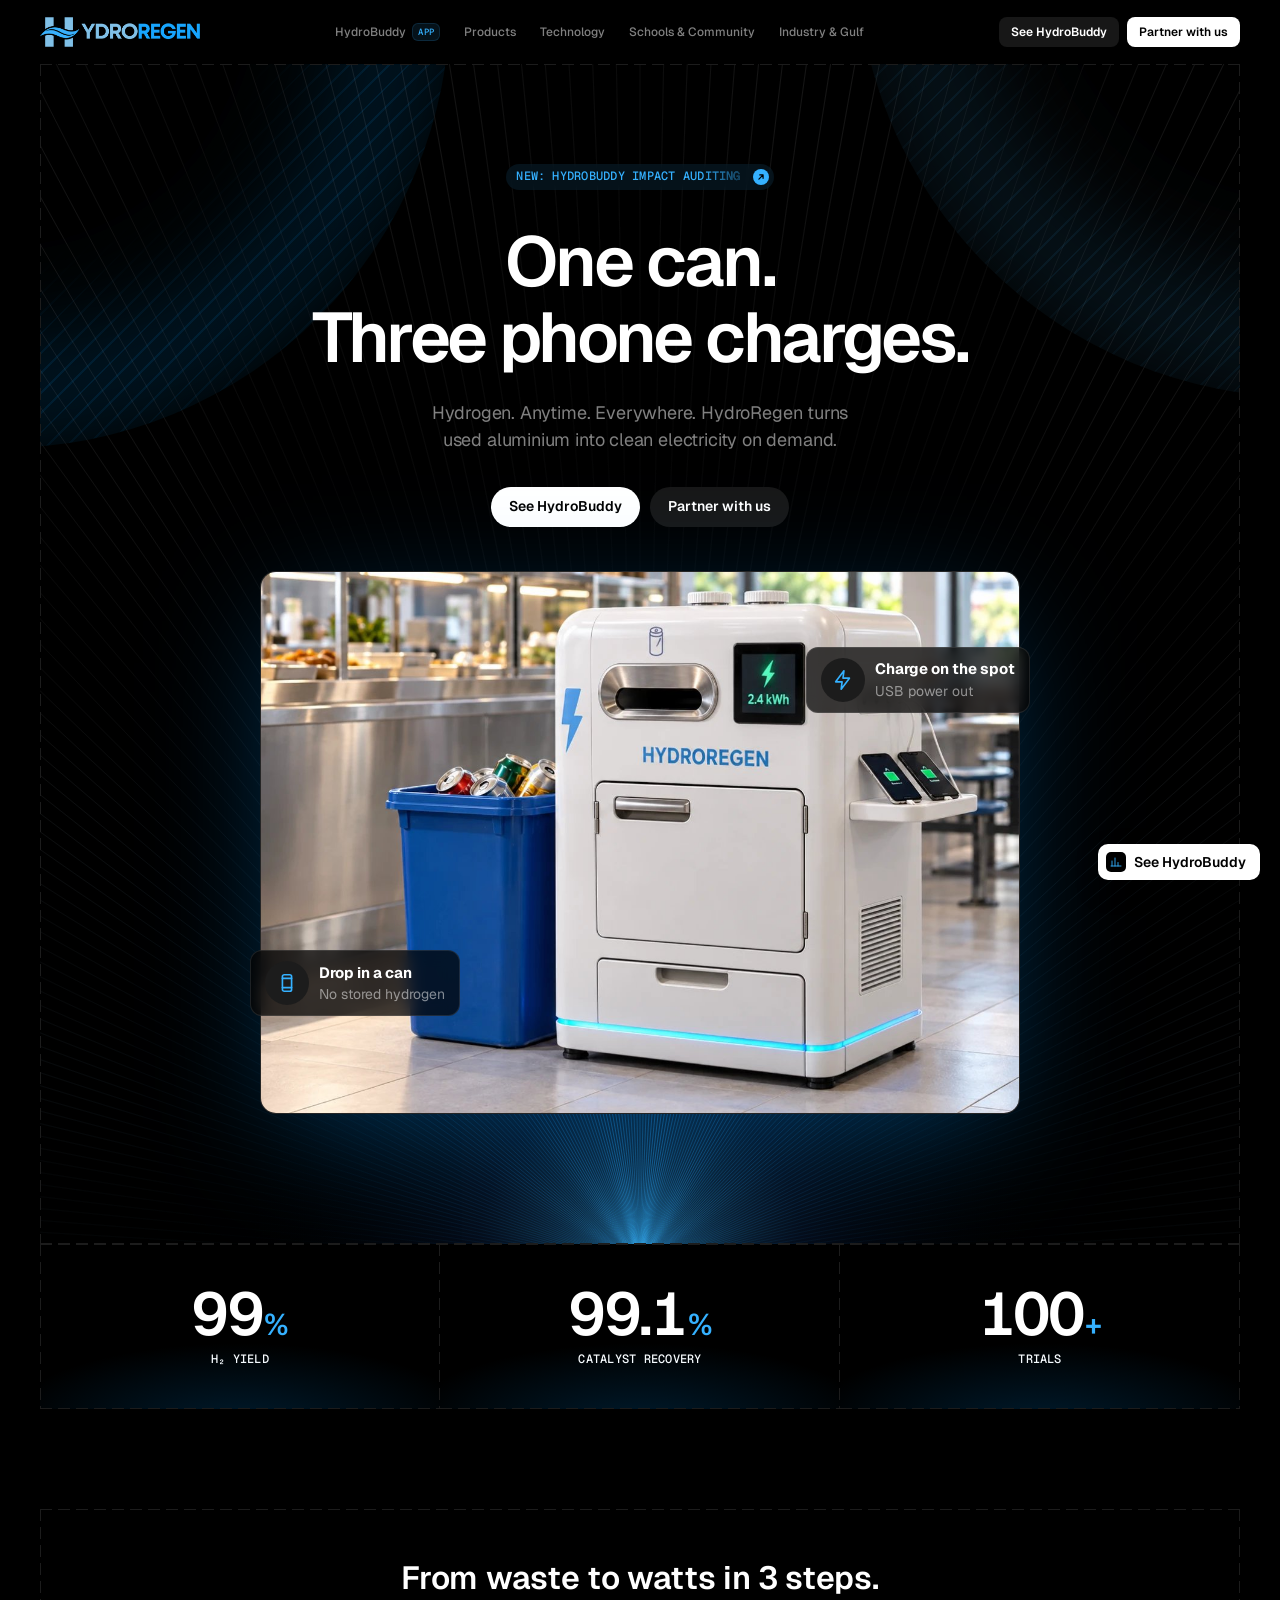
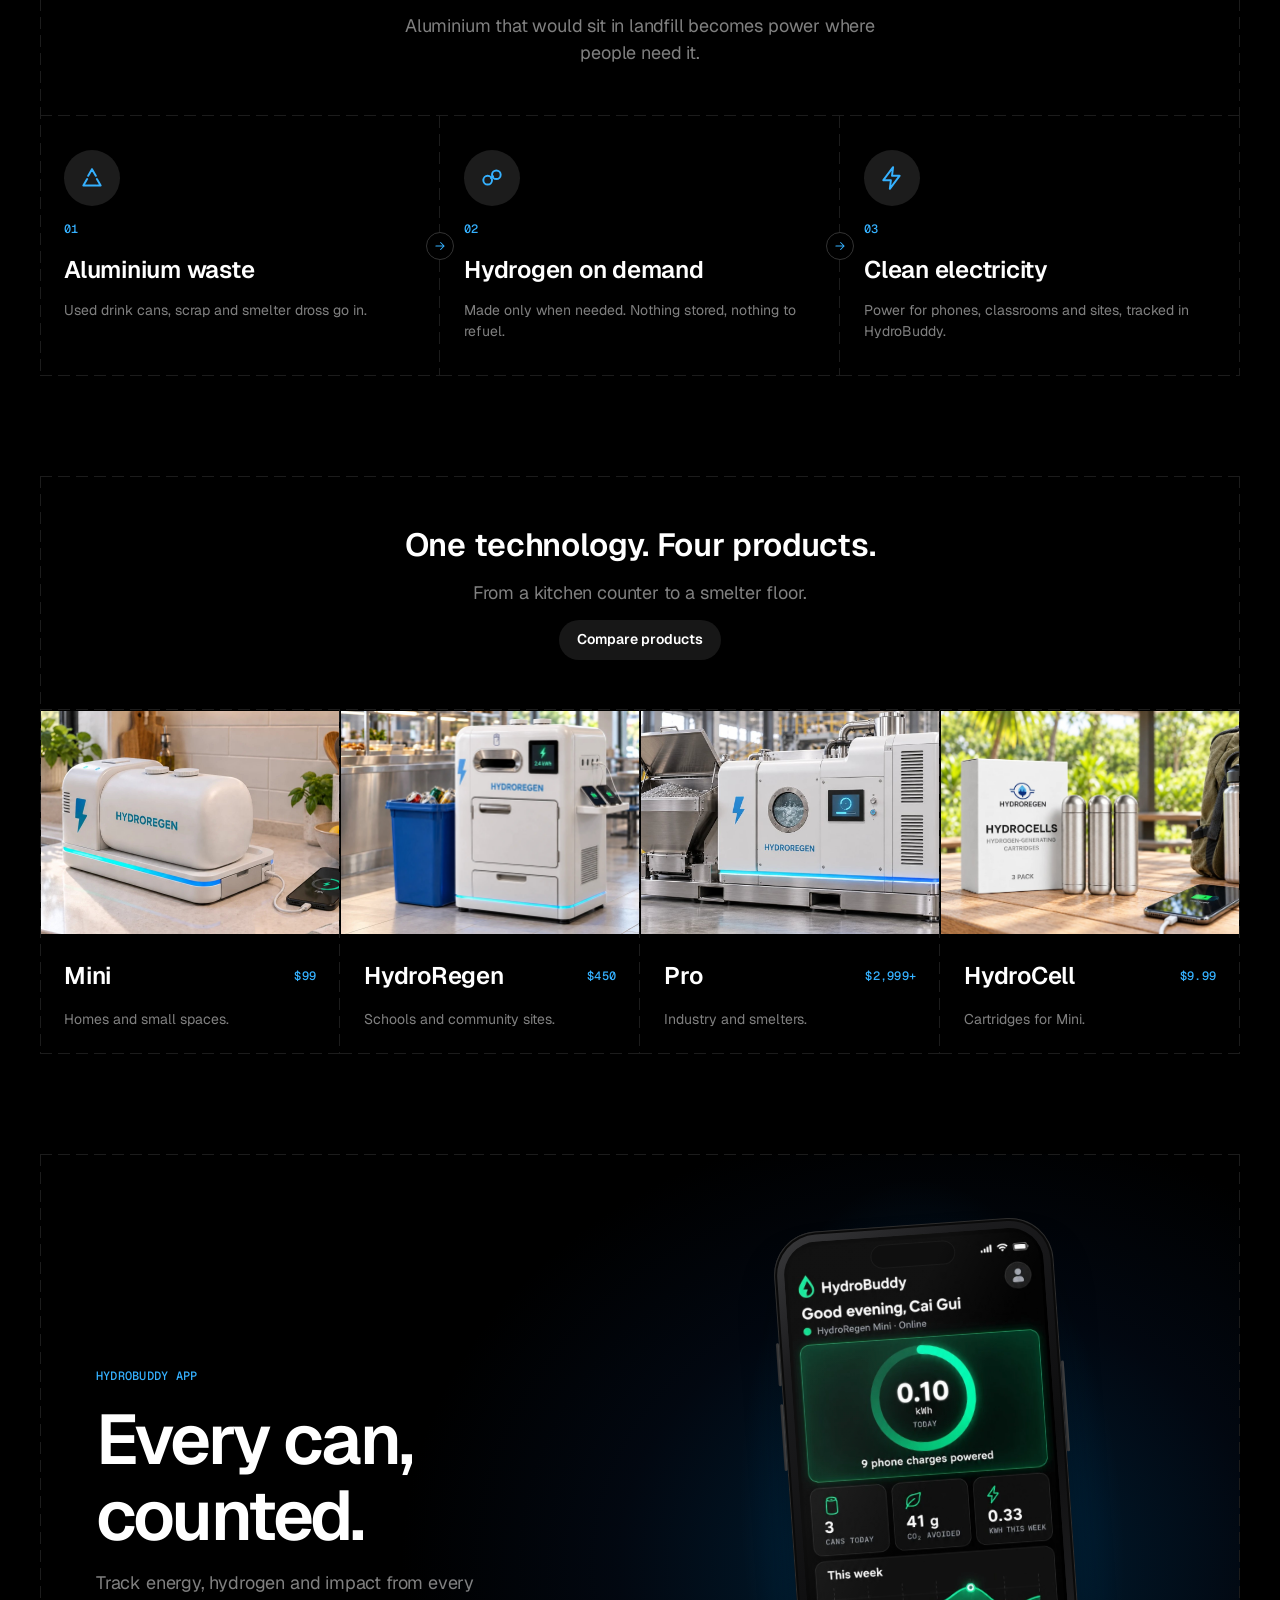
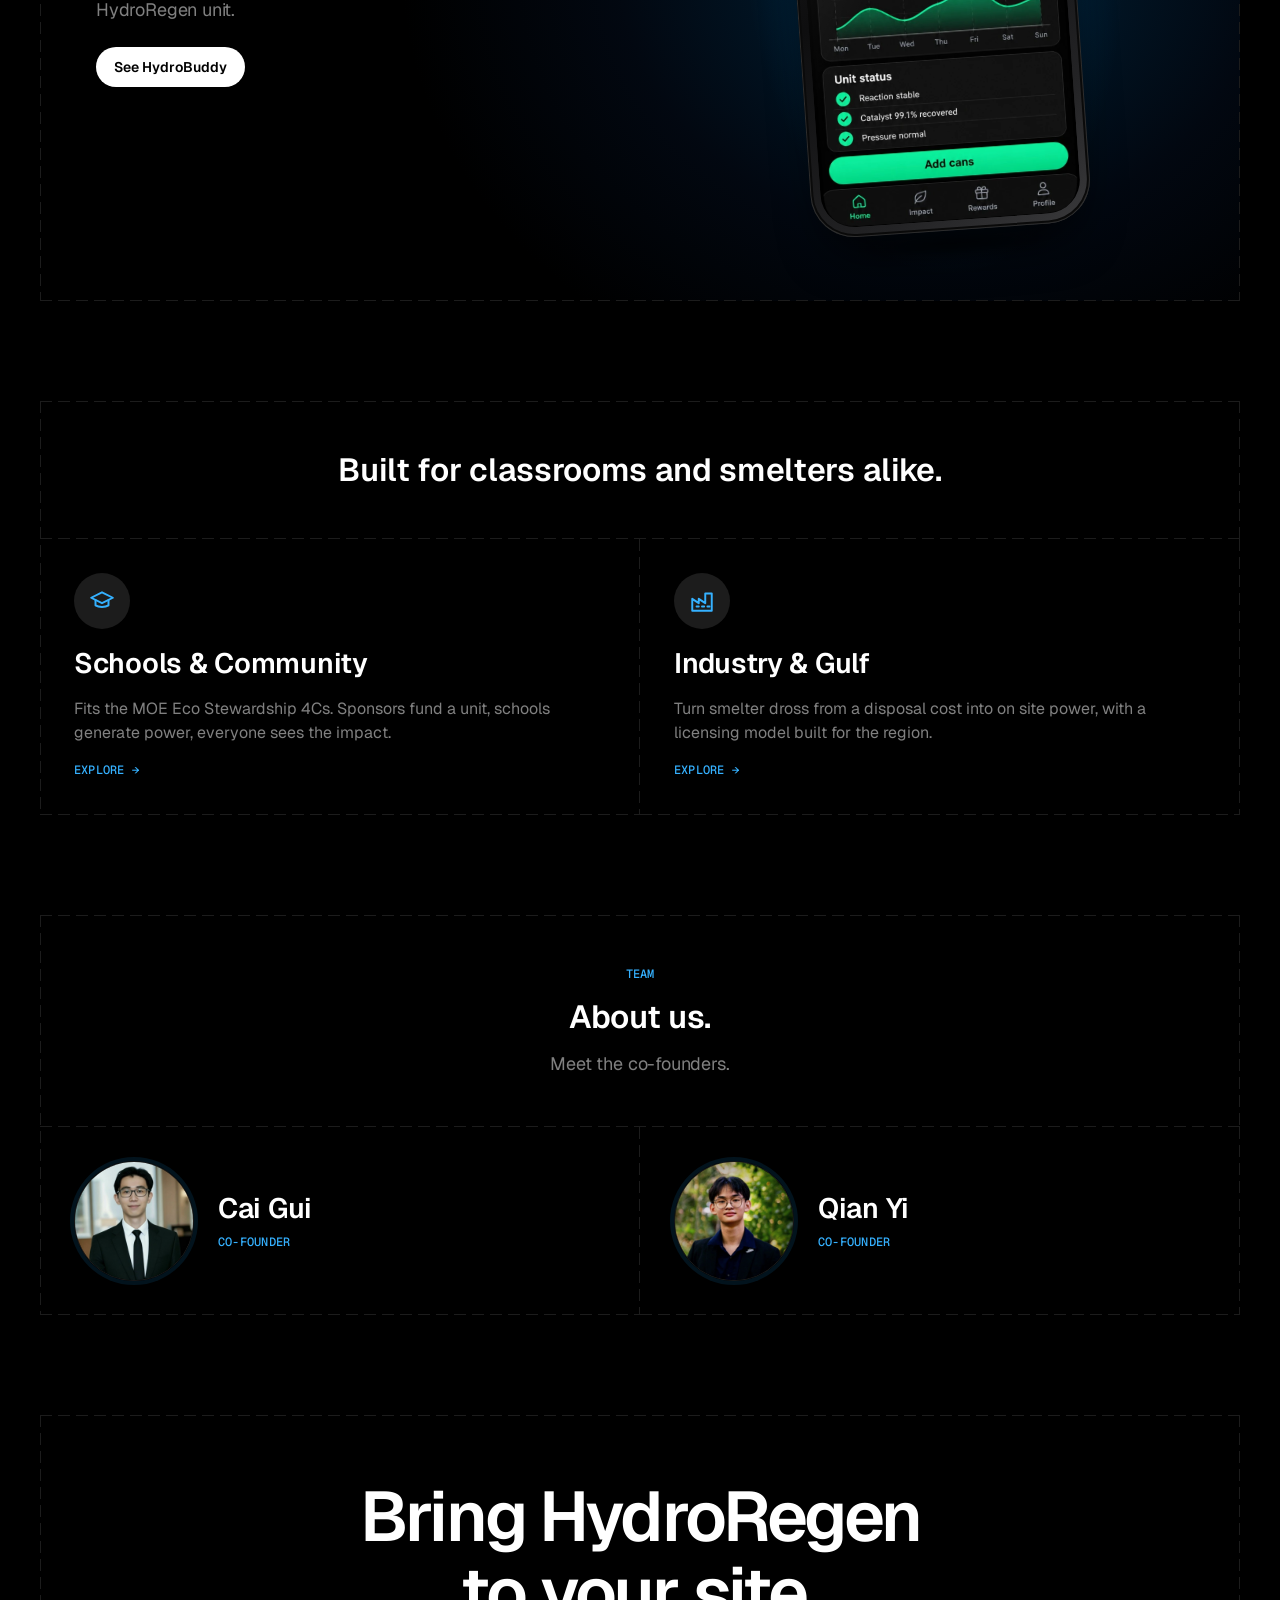
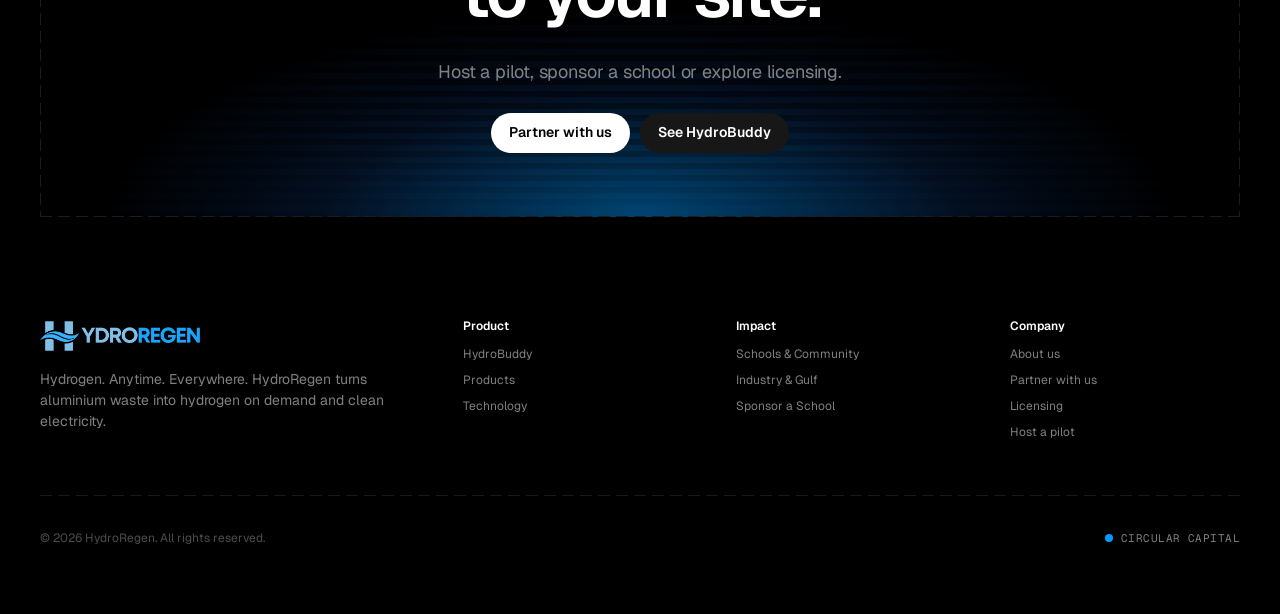
==== commit 3bbe6a39: "Use light HydroRegen logo directly on dark background Co-Authored-By: Claude Opus 5.5 <noreply@anthr" ====
--- a/index.html
+++ b/index.html
@@ -22,7 +22,7 @@
 <a class="sr-only" href="#main">Skip to content</a>
 <header class="nav">
   <div class="nav-inner">
-    <a class="logo-chip" href="index.html" aria-label="HydroRegen home" aria-current="page"><img src="assets/img/logo.png" alt="HydroRegen" width="514" height="112"></a>
+    <a class="logo-chip" href="index.html" aria-label="HydroRegen home" aria-current="page"><img src="assets/img/logo.png" alt="HydroRegen" width="599" height="112"></a>
     <ul class="nav-links"><li><a href="hydrobuddy.html">HydroBuddy<span class="tagger">APP</span></a></li><li><a href="products.html">Products</a></li><li><a href="technology.html">Technology</a></li><li><a href="schools.html">Schools &amp; Community</a></li><li><a href="industry.html">Industry &amp; Gulf</a></li></ul>
     <div class="nav-cta">
       <a class="btn btn-secondary" data-roll href="hydrobuddy.html">See HydroBuddy</a>
@@ -154,7 +154,7 @@
   <div class="wrap">
     <div class="footer-top">
       <div class="stack" style="gap:14px">
-        <a class="logo-chip" href="index.html" aria-label="HydroRegen home" style="align-self:flex-start"><img src="assets/img/logo.png" alt="HydroRegen" width="514" height="112"></a>
+        <a class="logo-chip" href="index.html" aria-label="HydroRegen home" style="align-self:flex-start"><img src="assets/img/logo.png" alt="HydroRegen" width="599" height="112"></a>
         <p class="small maxw-sm">Hydrogen. Anytime. Everywhere. HydroRegen turns aluminium waste into hydrogen on demand and clean electricity.</p>
       </div>
       <div class="footer-cols">
--- a/assets/css/style.css
+++ b/assets/css/style.css
@@ -129,8 +129,9 @@
   padding: 0 var(--gutter);
 }
 .nav-inner { max-width: var(--maxw); margin: 0 auto; height: 100%; display: flex; align-items: center; justify-content: space-between; gap: 16px; }
-.logo-chip { display: inline-flex; align-items: center; background: #fff; border-radius: 8px; padding: 4px 10px; height: 38px; flex: none; }
-.logo-chip img { height: 28px; width: auto; }
+.logo-chip { display: inline-flex; align-items: center; height: 38px; flex: none; }
+.logo-chip img { height: 26px; width: auto; }
+@media (min-width: 810px) { .logo-chip img { height: 30px; } }
 .nav-links { display: none; list-style: none; margin: 0; padding: 0; align-items: center; }
 .nav-links a { display: inline-flex; align-items: center; gap: 6px; height: 30px; padding: 0 12px; font-size: 12px; font-weight: 500; color: var(--muted); transition: color .2s, transform .2s; }
 .nav-links a:hover { color: var(--white); transform: translateY(-2px); }
